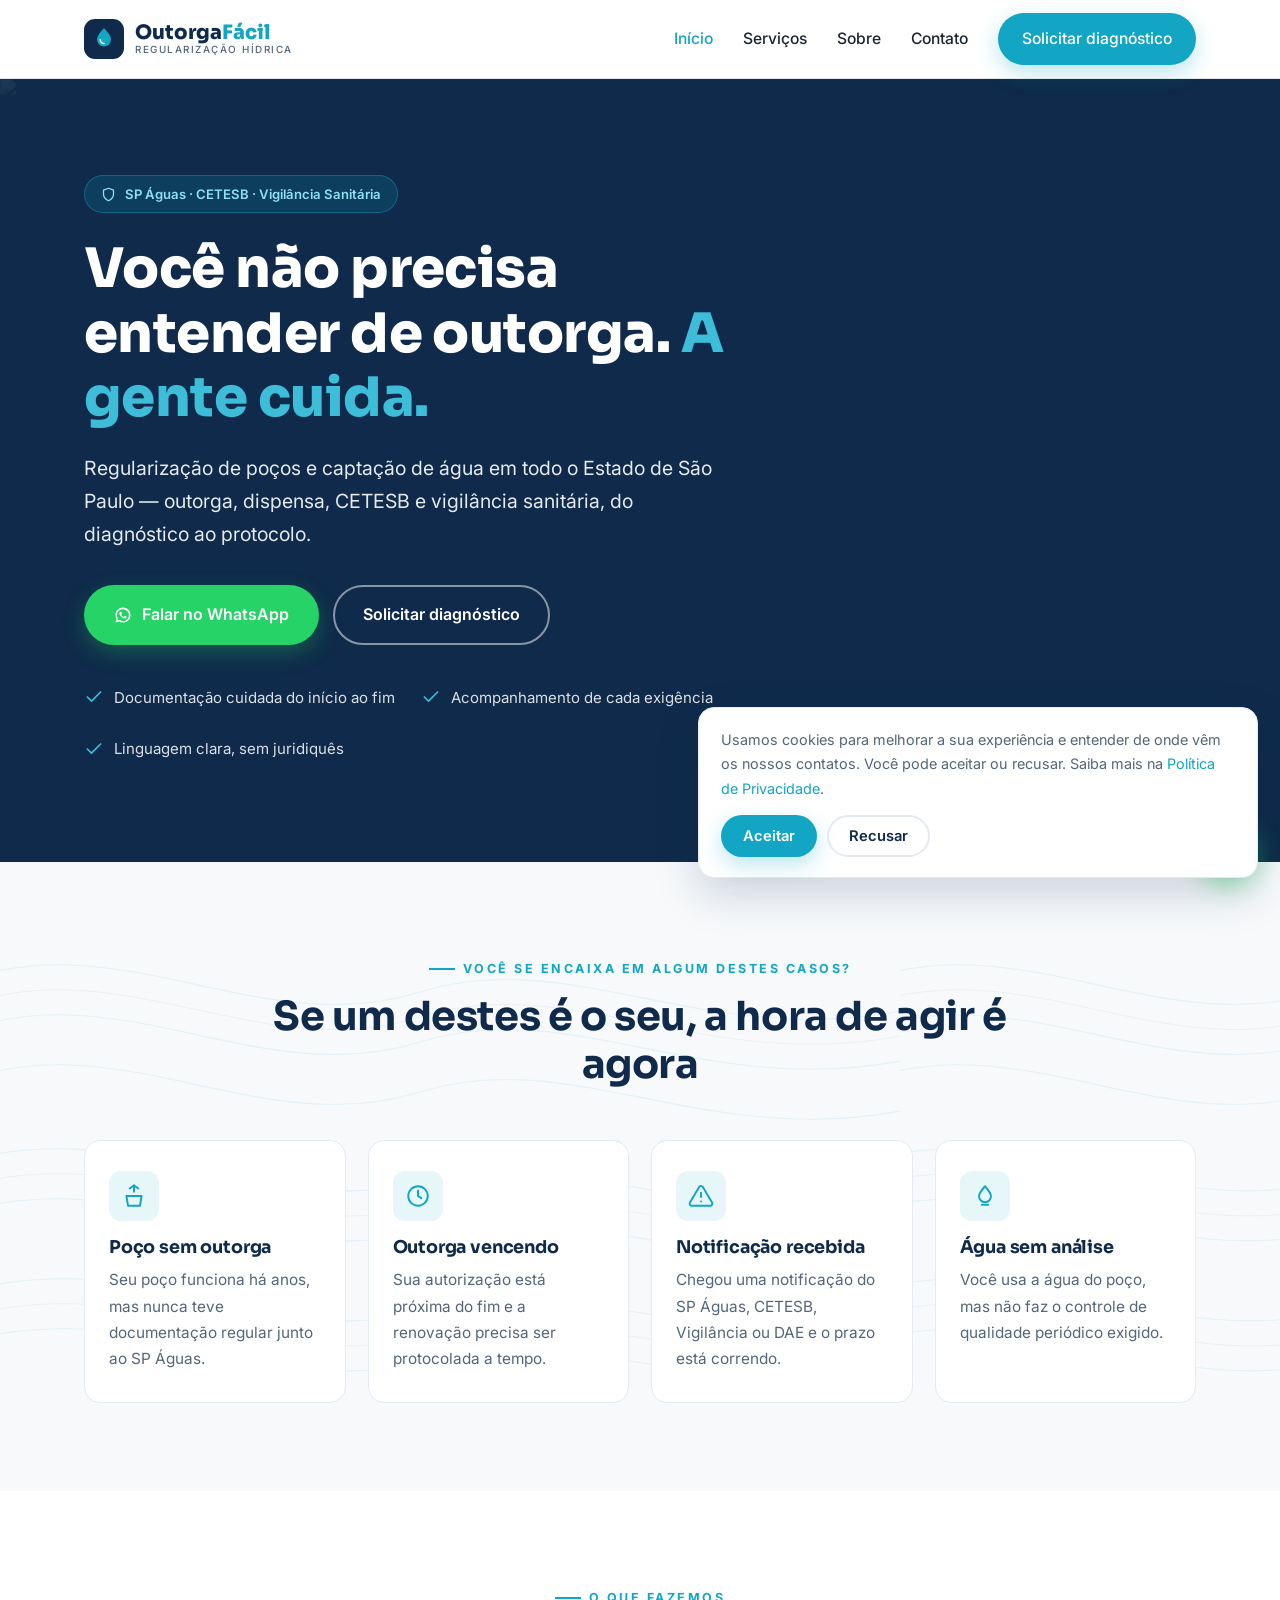
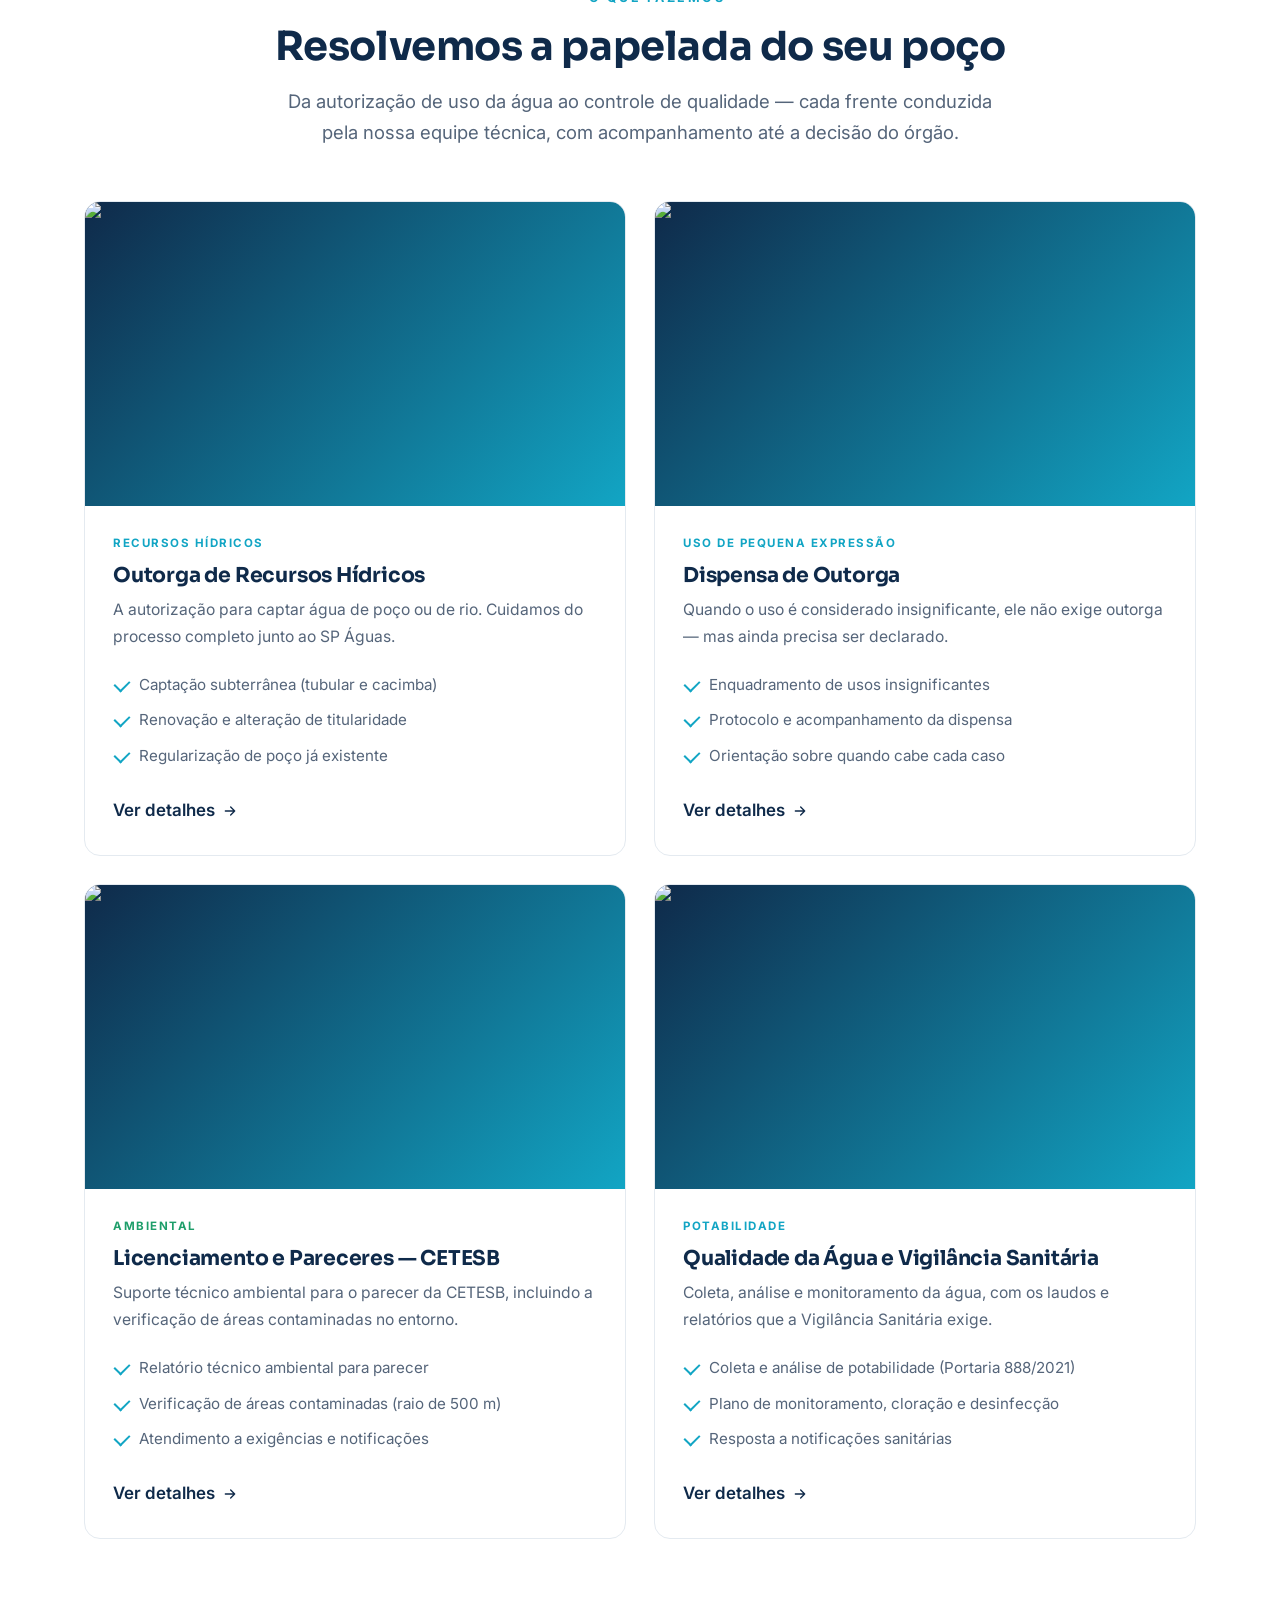
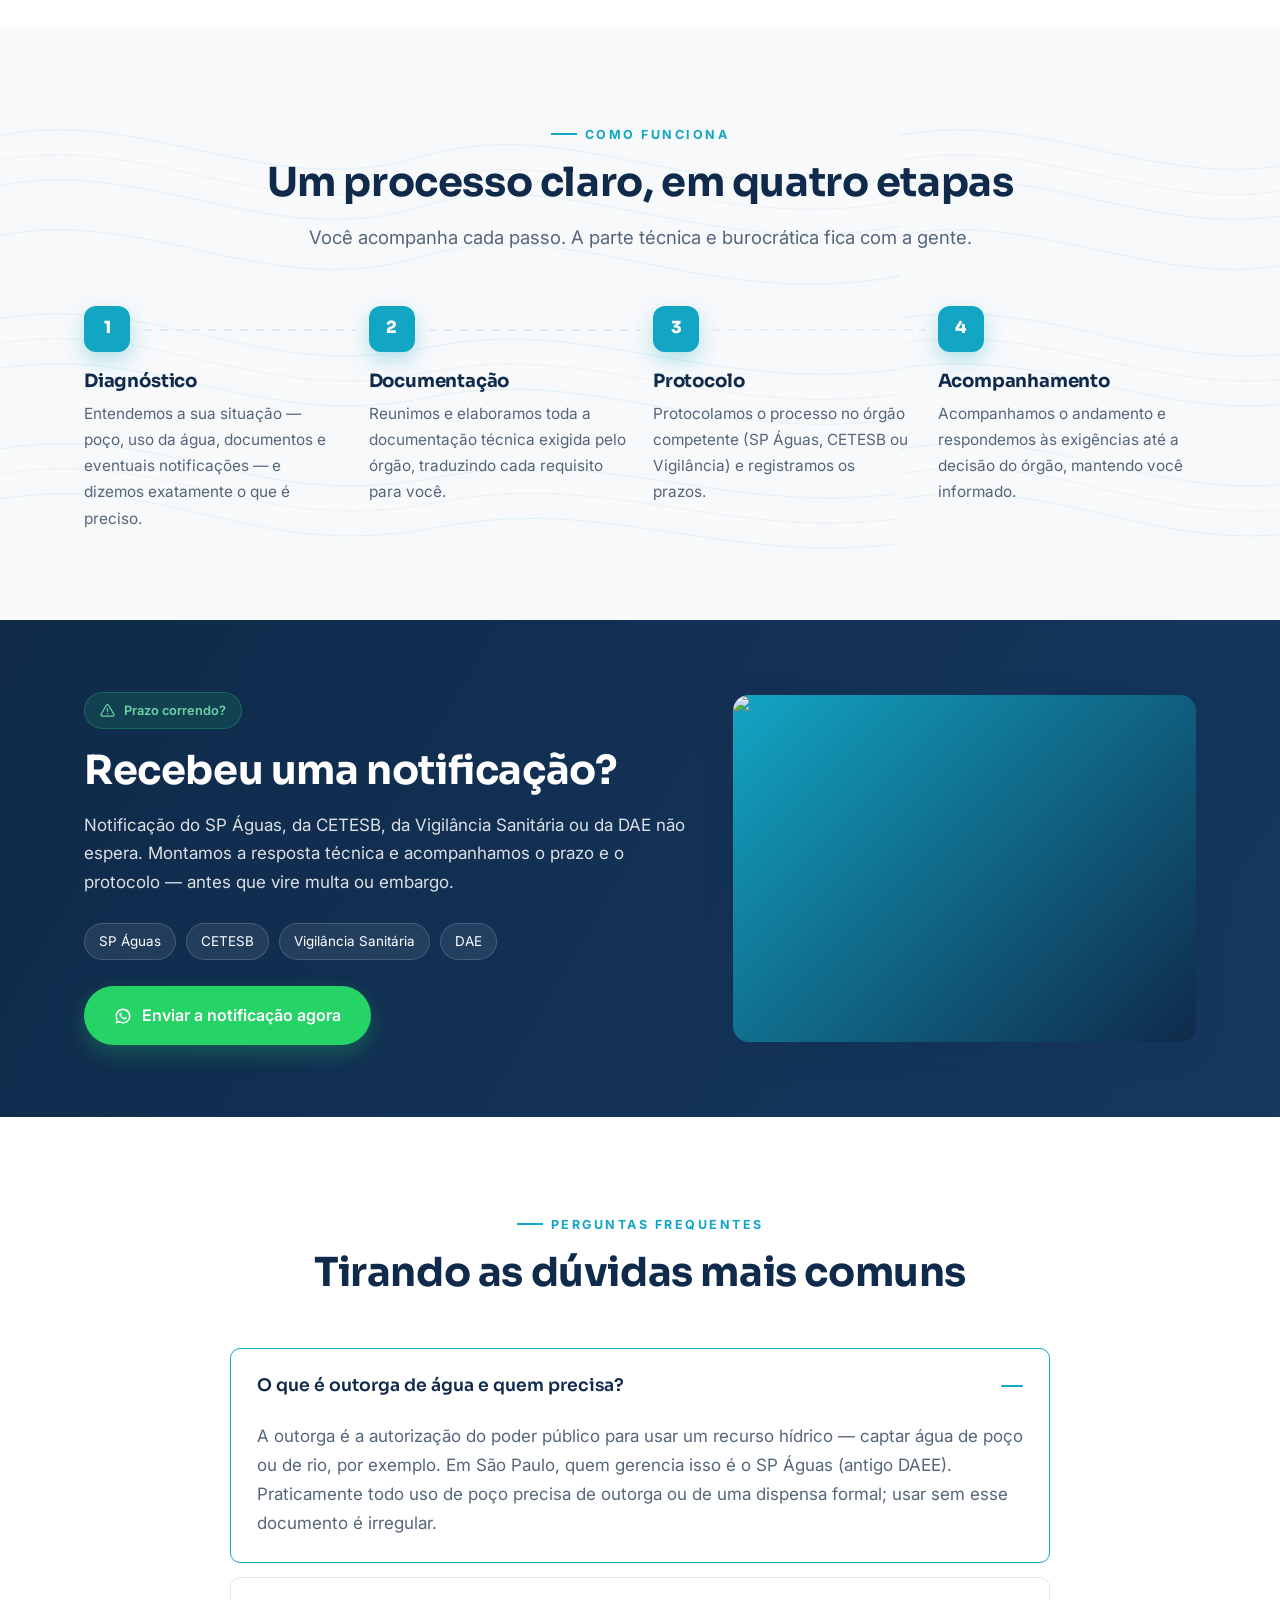
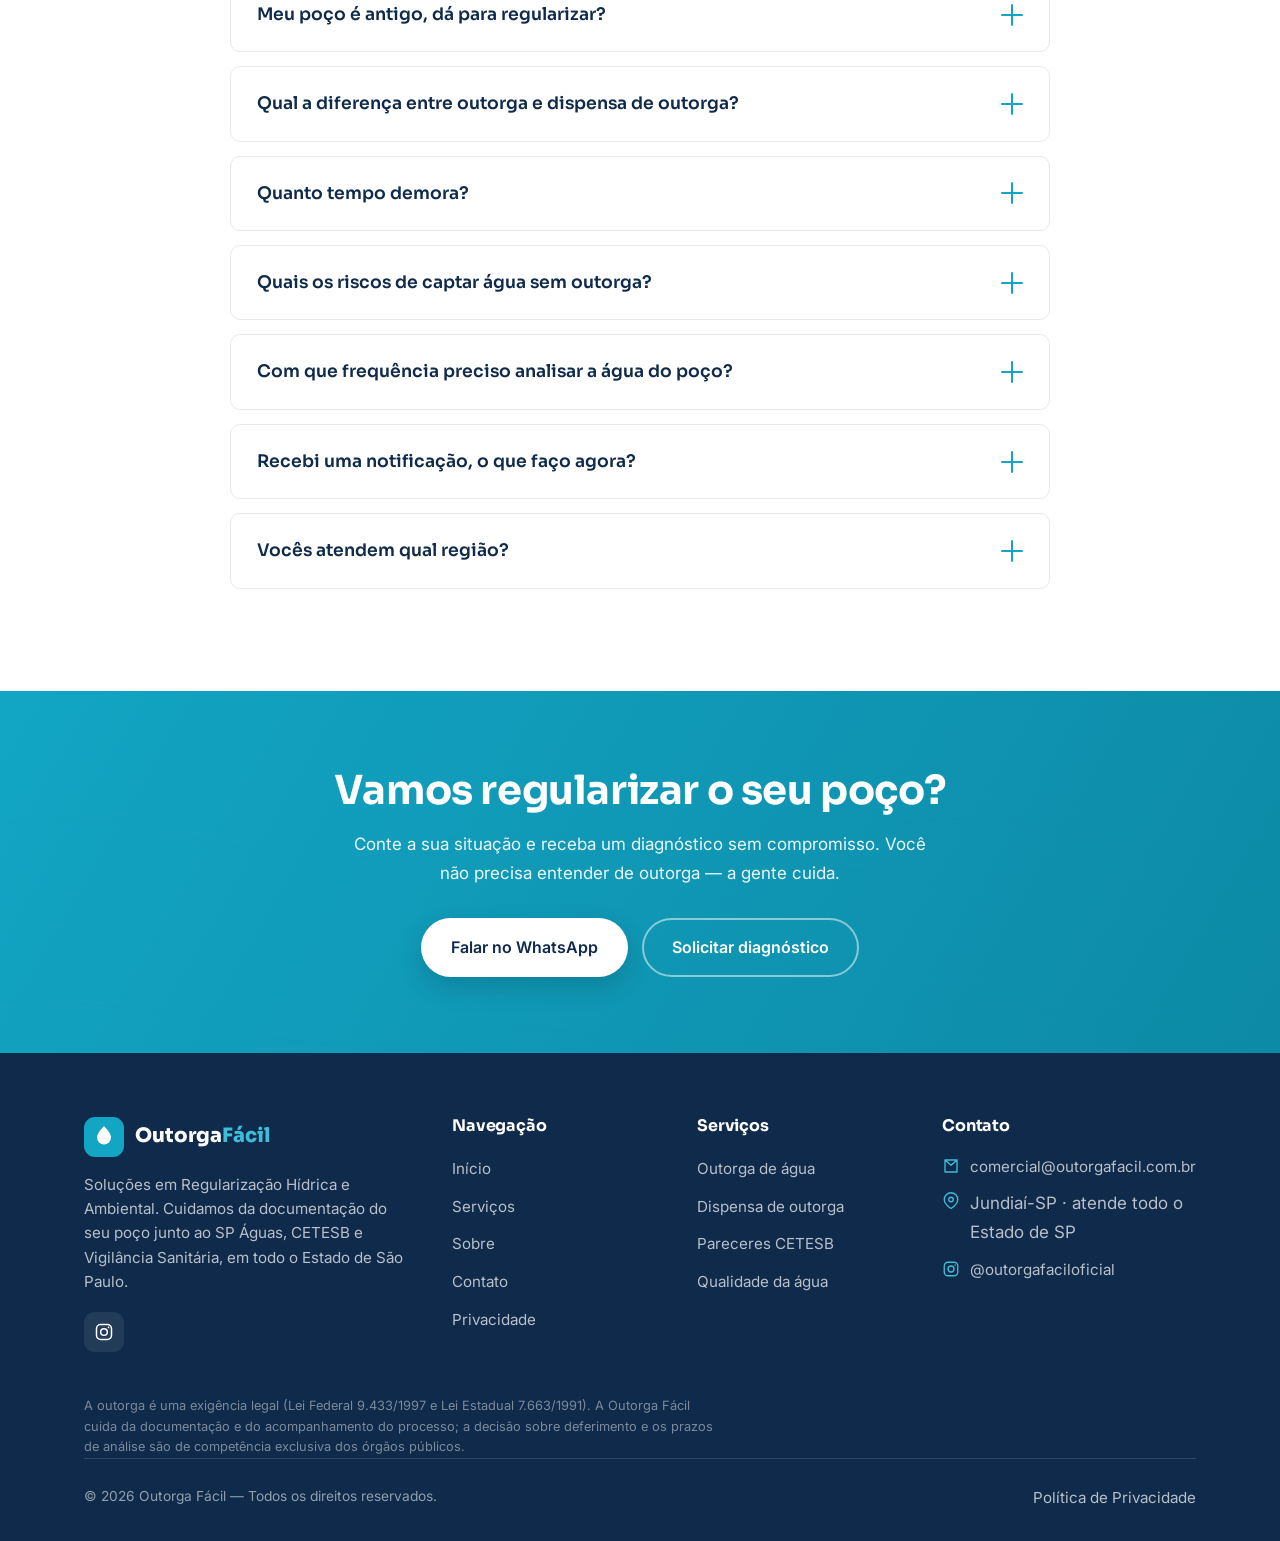
==== index.html @ a42f6172 "Site institucional Outorga Fácil (regularização hídrica e ambiental) Site estático de 5 páginas (ind" ====
<!DOCTYPE html>
<html lang="pt-BR">
<head>
  <meta charset="UTF-8">
  <meta name="viewport" content="width=device-width, initial-scale=1.0">
  <title>Outorga Fácil — Regularização de Poços e Outorga de Água em SP</title>
  <meta name="description" content="Consultoria em regularização hídrica e ambiental: outorga, dispensa de outorga, CETESB e vigilância sanitária. Cuidamos de toda a documentação do seu poço em todo o Estado de São Paulo. Base em Jundiaí-SP.">
  <link rel="canonical" href="https://outorgafacil.com.br/">

  <!-- Open Graph -->
  <meta property="og:type" content="website">
  <meta property="og:locale" content="pt_BR">
  <meta property="og:site_name" content="Outorga Fácil">
  <meta property="og:title" content="Outorga Fácil — Regularização de Poços e Outorga de Água em SP">
  <meta property="og:description" content="Você não precisa entender de outorga. Cuidamos de toda a documentação do seu poço junto ao SP Águas, CETESB e Vigilância Sanitária.">
  <meta property="og:url" content="https://outorgafacil.com.br/">
  <meta property="og:image" content="https://outorgafacil.com.br/img/media/og-image.jpg">
  <meta name="twitter:card" content="summary_large_image">

  <!-- Fontes -->
  <link rel="preconnect" href="https://fonts.googleapis.com">
  <link rel="preconnect" href="https://fonts.gstatic.com" crossorigin>
  <link href="https://fonts.googleapis.com/css2?family=Sora:wght@500;600;700;800&family=Inter:wght@400;500;600&display=swap" rel="stylesheet">

  <link rel="icon" href="img/favicon.svg" type="image/svg+xml">
  <link rel="apple-touch-icon" href="img/apple-touch-icon.png">
  <link rel="stylesheet" href="css/style.css">

  <!-- JSON-LD: LocalBusiness -->
  <script type="application/ld+json">
  {
    "@context": "https://schema.org",
    "@type": "ProfessionalService",
    "name": "Outorga Fácil — Soluções em Regularização Hídrica e Ambiental",
    "description": "Consultoria documental e técnica em regularização de poços e captação de água: outorga, dispensa de outorga, licenciamento e pareceres na CETESB e controle de qualidade da água para a Vigilância Sanitária.",
    "url": "https://outorgafacil.com.br/",
    "email": "comercial@outorgafacil.com.br",
    "image": "https://outorgafacil.com.br/img/media/og-image.jpg",
    "areaServed": { "@type": "State", "name": "São Paulo" },
    "address": { "@type": "PostalAddress", "addressLocality": "Jundiaí", "addressRegion": "SP", "addressCountry": "BR" },
    "sameAs": ["https://www.instagram.com/outorgafaciloficial"],
    "knowsAbout": ["Outorga de recursos hídricos", "Dispensa de outorga", "SP Águas", "CETESB", "Vigilância Sanitária", "Qualidade da água de poço"]
  }
  </script>

  <!-- JSON-LD: FAQ -->
  <script type="application/ld+json">
  {
    "@context": "https://schema.org",
    "@type": "FAQPage",
    "mainEntity": [
      {"@type":"Question","name":"O que é outorga de água e quem precisa?","acceptedAnswer":{"@type":"Answer","text":"A outorga é a autorização do poder público para usar um recurso hídrico — captar água de poço ou de rio, por exemplo. Em São Paulo, quem gerencia isso é o SP Águas (antigo DAEE). Praticamente todo uso de poço precisa de outorga ou de uma dispensa formal; usar sem esse documento é irregular."}},
      {"@type":"Question","name":"Meu poço é antigo, dá para regularizar?","acceptedAnswer":{"@type":"Answer","text":"Sim. Existe caminho para regularizar poços já existentes que nunca tiveram outorga. Fazemos o diagnóstico da situação, reunimos a documentação técnica exigida e protocolamos o pedido de regularização junto ao órgão."}},
      {"@type":"Question","name":"Qual a diferença entre outorga e dispensa de outorga?","acceptedAnswer":{"@type":"Answer","text":"A outorga é a autorização para usos que exigem controle. A dispensa vale para usos de pequena expressão (insignificantes), que não precisam de outorga, mas ainda assim devem ser declarados e protocolados. Analisamos o seu caso e indicamos qual se aplica."}},
      {"@type":"Question","name":"Quanto tempo demora?","acceptedAnswer":{"@type":"Answer","text":"O prazo de análise é do órgão público e varia conforme o tipo de processo e as exigências. Não temos como prometer prazo de aprovação. O que garantimos é agilidade na nossa parte: montar a documentação corretamente e responder rápido às exigências, reduzindo idas e vindas."}},
      {"@type":"Question","name":"Quais os riscos de captar água sem outorga?","acceptedAnswer":{"@type":"Answer","text":"Uso sem outorga pode gerar notificação, multa, embargo da captação e exigência de regularização com prazo. Regularizar antes de ser fiscalizado costuma ser mais simples e barato do que responder a uma autuação."}},
      {"@type":"Question","name":"Com que frequência preciso analisar a água do poço?","acceptedAnswer":{"@type":"Answer","text":"Depende do uso e do enquadramento (por exemplo, solução alternativa de abastecimento). Existe um plano de monitoramento periódico com análises laboratoriais de potabilidade, conforme a Portaria GM/MS nº 888/2021. Montamos esse cronograma para o seu caso."}},
      {"@type":"Question","name":"Recebi uma notificação, o que faço agora?","acceptedAnswer":{"@type":"Answer","text":"Não deixe o prazo vencer. Guarde o documento, anote a data de recebimento e fale com a nossa equipe. Analisamos o que o órgão está pedindo, montamos a resposta técnica e acompanhamos o protocolo dentro do prazo."}},
      {"@type":"Question","name":"Vocês atendem qual região?","acceptedAnswer":{"@type":"Answer","text":"Nossa base de atendimento fica em Jundiaí-SP e atendemos todo o Estado de São Paulo, presencialmente e à distância, conforme a necessidade do processo."}}
    ]
  }
  </script>
</head>
<body>

  <!-- ============ HEADER ============ -->
  <header class="cabecalho">
    <div class="container">
      <a href="index.html" class="logo" aria-label="Outorga Fácil — início">
        <!-- TODO: quando chegar o logotipo vetorizado, troque este bloco por:
             <img src="img/logo.svg" alt="Outorga Fácil"> -->
        <span class="logo-marca">
          <svg class="logo-simbolo" viewBox="0 0 40 40" fill="none" aria-hidden="true">
            <rect width="40" height="40" rx="11" fill="#0F2A4A"/>
            <path d="M20 9c4.2 4.6 7 8.3 7 11.6A7 7 0 0 1 13 20.6C13 17.3 15.8 13.6 20 9Z" fill="#12A5C4"/>
            <path d="M20 24.5a3.7 3.7 0 0 1-3.7-3.7" stroke="#fff" stroke-width="1.6" stroke-linecap="round"/>
          </svg>
          <span class="logo-texto">Outorga<span>Fácil</span><small>Regularização Hídrica</small></span>
        </span>
      </a>
      <button class="menu-toggle" onclick="toggleMenu()" aria-label="Abrir menu">
        <svg viewBox="0 0 24 24" fill="none" stroke="currentColor" stroke-width="2" stroke-linecap="round"><path d="M4 6h16M4 12h16M4 18h16"/></svg>
      </button>
      <nav class="nav">
        <a href="index.html" class="ativo">Início</a>
        <a href="servicos.html">Serviços</a>
        <a href="sobre.html">Sobre</a>
        <a href="contato.html">Contato</a>
        <a href="#" class="btn btn-primario js-wpp" data-msg="Olá! Vim pelo site e gostaria de solicitar um diagnóstico do meu poço.">Solicitar diagnóstico</a>
      </nav>
    </div>
  </header>

  <!-- ============ HERO ============ -->
  <section class="hero">
    <div class="hero-bg">
      <img src="img/media/hero.jpg" alt="Cabeça de poço tubular com hidrômetro e lacre em pátio industrial, ao fim de tarde" loading="eager">
    </div>
    <div class="container">
      <div class="hero-conteudo">
        <span class="selo">
          <svg viewBox="0 0 24 24" fill="none" stroke="currentColor" stroke-width="2" stroke-linecap="round" stroke-linejoin="round"><path d="M12 22s8-4 8-10V5l-8-3-8 3v7c0 6 8 10 8 10Z"/></svg>
          SP Águas · CETESB · Vigilância Sanitária
        </span>
        <h1>Você não precisa entender de outorga. <em>A gente cuida.</em></h1>
        <p class="sub">Regularização de poços e captação de água em todo o Estado de São Paulo — outorga, dispensa, CETESB e vigilância sanitária, do diagnóstico ao protocolo.</p>
        <div class="acoes">
          <a href="#" class="btn btn-wpp js-wpp" data-msg="Olá! Vim pelo site da Outorga Fácil e gostaria de falar sobre a regularização do meu poço.">
            <svg viewBox="0 0 24 24" fill="currentColor" aria-hidden="true"><path d="M12.04 2c-5.5 0-9.96 4.46-9.96 9.96 0 1.76.46 3.48 1.34 5L2 22l5.2-1.36c1.46.8 3.1 1.22 4.84 1.22 5.5 0 9.96-4.46 9.96-9.96S17.54 2 12.04 2Zm0 18.02c-1.54 0-3.05-.42-4.36-1.2l-.31-.19-3.09.81.82-3.01-.2-.31a8 8 0 1 1 7.14 4.1Zm4.4-5.99c-.24-.12-1.43-.7-1.65-.78-.22-.08-.38-.12-.54.12-.16.24-.62.78-.76.94-.14.16-.28.18-.52.06-.24-.12-1.02-.38-1.94-1.2-.72-.64-1.2-1.43-1.34-1.67-.14-.24-.02-.37.1-.49.11-.11.24-.28.36-.42.12-.14.16-.24.24-.4.08-.16.04-.3-.02-.42-.06-.12-.54-1.3-.74-1.78-.2-.48-.4-.41-.54-.42h-.46c-.16 0-.42.06-.64.3-.22.24-.84.82-.84 2 0 1.18.86 2.32.98 2.48.12.16 1.69 2.58 4.1 3.62.57.25 1.02.4 1.37.51.57.18 1.1.16 1.51.1.46-.07 1.43-.58 1.63-1.15.2-.57.2-1.06.14-1.15-.06-.1-.22-.16-.46-.28Z"/></svg>
            Falar no WhatsApp
          </a>
          <a href="contato.html" class="btn btn-vazado">Solicitar diagnóstico</a>
        </div>
        <div class="hero-confianca">
          <div class="item"><svg viewBox="0 0 24 24" fill="none" stroke="currentColor" stroke-width="2" stroke-linecap="round" stroke-linejoin="round"><path d="M20 6 9 17l-5-5"/></svg> Documentação cuidada do início ao fim</div>
          <div class="item"><svg viewBox="0 0 24 24" fill="none" stroke="currentColor" stroke-width="2" stroke-linecap="round" stroke-linejoin="round"><path d="M20 6 9 17l-5-5"/></svg> Acompanhamento de cada exigência</div>
          <div class="item"><svg viewBox="0 0 24 24" fill="none" stroke="currentColor" stroke-width="2" stroke-linecap="round" stroke-linejoin="round"><path d="M20 6 9 17l-5-5"/></svg> Linguagem clara, sem juridiquês</div>
        </div>
      </div>
    </div>
  </section>

  <!-- ============ FAIXA DE CASOS ============ -->
  <section class="secao casos">
    <div class="isolinhas"></div>
    <div class="container">
      <div class="titulo-centro">
        <span class="kicker">Você se encaixa em algum destes casos?</span>
        <h2>Se um destes é o seu, a hora de agir é agora</h2>
      </div>
      <div class="casos-grid">
        <div class="caso">
          <div class="ic"><svg viewBox="0 0 24 24" fill="none" stroke="currentColor" stroke-width="1.8" stroke-linecap="round" stroke-linejoin="round"><path d="M12 2v6M8 5l4-3 4 3"/><path d="M5 12h14l-1.5 9h-11L5 12Z"/></svg></div>
          <h3>Poço sem outorga</h3>
          <p>Seu poço funciona há anos, mas nunca teve documentação regular junto ao SP Águas.</p>
        </div>
        <div class="caso">
          <div class="ic"><svg viewBox="0 0 24 24" fill="none" stroke="currentColor" stroke-width="1.8" stroke-linecap="round" stroke-linejoin="round"><circle cx="12" cy="12" r="9"/><path d="M12 7v5l3 2"/></svg></div>
          <h3>Outorga vencendo</h3>
          <p>Sua autorização está próxima do fim e a renovação precisa ser protocolada a tempo.</p>
        </div>
        <div class="caso">
          <div class="ic"><svg viewBox="0 0 24 24" fill="none" stroke="currentColor" stroke-width="1.8" stroke-linecap="round" stroke-linejoin="round"><path d="M12 9v4M12 17h.01"/><path d="M10.3 3.6 1.8 18a2 2 0 0 0 1.7 3h17a2 2 0 0 0 1.7-3L13.7 3.6a2 2 0 0 0-3.4 0Z"/></svg></div>
          <h3>Notificação recebida</h3>
          <p>Chegou uma notificação do SP Águas, CETESB, Vigilância ou DAE e o prazo está correndo.</p>
        </div>
        <div class="caso">
          <div class="ic"><svg viewBox="0 0 24 24" fill="none" stroke="currentColor" stroke-width="1.8" stroke-linecap="round" stroke-linejoin="round"><path d="M12 3c3.5 4 5.5 6.8 5.5 9.3A5.5 5.5 0 0 1 6.5 12.3C6.5 9.8 8.5 7 12 3Z"/><path d="M9 20h6"/></svg></div>
          <h3>Água sem análise</h3>
          <p>Você usa a água do poço, mas não faz o controle de qualidade periódico exigido.</p>
        </div>
      </div>
    </div>
  </section>

  <!-- ============ CARDS DE SERVIÇO ============ -->
  <section class="secao">
    <div class="container">
      <div class="titulo-centro">
        <span class="kicker">O que fazemos</span>
        <h2>Resolvemos a papelada do seu poço</h2>
        <p class="lead">Da autorização de uso da água ao controle de qualidade — cada frente conduzida pela nossa equipe técnica, com acompanhamento até a decisão do órgão.</p>
      </div>
      <div class="grid-serv">

        <article class="serv-card">
          <a class="foto" href="servicos.html#outorga" aria-label="Outorga de Recursos Hídricos"><img src="img/media/servico-outorga.jpg" alt="Mesa técnica com planta topográfica e perfil construtivo de poço" loading="lazy"></a>
          <div class="corpo">
            <span class="tag">Recursos hídricos</span>
            <h3>Outorga de Recursos Hídricos</h3>
            <p>A autorização para captar água de poço ou de rio. Cuidamos do processo completo junto ao SP Águas.</p>
            <ul>
              <li>Captação subterrânea (tubular e cacimba)</li>
              <li>Renovação e alteração de titularidade</li>
              <li>Regularização de poço já existente</li>
            </ul>
            <a class="link" href="servicos.html#outorga">Ver detalhes <svg viewBox="0 0 24 24" fill="none" stroke="currentColor" stroke-width="2" stroke-linecap="round" stroke-linejoin="round"><path d="M5 12h14M13 6l6 6-6 6"/></svg></a>
          </div>
        </article>

        <article class="serv-card">
          <a class="foto" href="servicos.html#dispensa" aria-label="Dispensa de Outorga"><img src="img/media/servico-dispensa.jpg" alt="Pequena captação rural com caixa d'água e tubulação" loading="lazy"></a>
          <div class="corpo">
            <span class="tag">Uso de pequena expressão</span>
            <h3>Dispensa de Outorga</h3>
            <p>Quando o uso é considerado insignificante, ele não exige outorga — mas ainda precisa ser declarado.</p>
            <ul>
              <li>Enquadramento de usos insignificantes</li>
              <li>Protocolo e acompanhamento da dispensa</li>
              <li>Orientação sobre quando cabe cada caso</li>
            </ul>
            <a class="link" href="servicos.html#dispensa">Ver detalhes <svg viewBox="0 0 24 24" fill="none" stroke="currentColor" stroke-width="2" stroke-linecap="round" stroke-linejoin="round"><path d="M5 12h14M13 6l6 6-6 6"/></svg></a>
          </div>
        </article>

        <article class="serv-card">
          <a class="foto" href="servicos.html#cetesb" aria-label="Licenciamento e Pareceres CETESB"><img src="img/media/servico-cetesb.jpg" alt="Mapa topográfico com raio de análise, lupa e marcadores" loading="lazy"></a>
          <div class="corpo">
            <span class="tag verde">Ambiental</span>
            <h3>Licenciamento e Pareceres — CETESB</h3>
            <p>Suporte técnico ambiental para o parecer da CETESB, incluindo a verificação de áreas contaminadas no entorno.</p>
            <ul>
              <li>Relatório técnico ambiental para parecer</li>
              <li>Verificação de áreas contaminadas (raio de 500 m)</li>
              <li>Atendimento a exigências e notificações</li>
            </ul>
            <a class="link" href="servicos.html#cetesb">Ver detalhes <svg viewBox="0 0 24 24" fill="none" stroke="currentColor" stroke-width="2" stroke-linecap="round" stroke-linejoin="round"><path d="M5 12h14M13 6l6 6-6 6"/></svg></a>
          </div>
        </article>

        <article class="serv-card">
          <a class="foto" href="servicos.html#qualidade" aria-label="Qualidade da Água e Vigilância Sanitária"><img src="img/media/servico-qualidade.jpg" alt="Coleta de amostra de água em frasco estéril na boca do poço" loading="lazy"></a>
          <div class="corpo">
            <span class="tag">Potabilidade</span>
            <h3>Qualidade da Água e Vigilância Sanitária</h3>
            <p>Coleta, análise e monitoramento da água, com os laudos e relatórios que a Vigilância Sanitária exige.</p>
            <ul>
              <li>Coleta e análise de potabilidade (Portaria 888/2021)</li>
              <li>Plano de monitoramento, cloração e desinfecção</li>
              <li>Resposta a notificações sanitárias</li>
            </ul>
            <a class="link" href="servicos.html#qualidade">Ver detalhes <svg viewBox="0 0 24 24" fill="none" stroke="currentColor" stroke-width="2" stroke-linecap="round" stroke-linejoin="round"><path d="M5 12h14M13 6l6 6-6 6"/></svg></a>
          </div>
        </article>

      </div>
    </div>
  </section>

  <!-- ============ COMO FUNCIONA ============ -->
  <section class="secao secao-suave">
    <div class="isolinhas"></div>
    <div class="container">
      <div class="titulo-centro">
        <span class="kicker">Como funciona</span>
        <h2>Um processo claro, em quatro etapas</h2>
        <p class="lead">Você acompanha cada passo. A parte técnica e burocrática fica com a gente.</p>
      </div>
      <div class="passos">
        <div class="passo">
          <div class="num">1</div>
          <h3>Diagnóstico</h3>
          <p>Entendemos a sua situação — poço, uso da água, documentos e eventuais notificações — e dizemos exatamente o que é preciso.</p>
        </div>
        <div class="passo">
          <div class="num">2</div>
          <h3>Documentação</h3>
          <p>Reunimos e elaboramos toda a documentação técnica exigida pelo órgão, traduzindo cada requisito para você.</p>
        </div>
        <div class="passo">
          <div class="num">3</div>
          <h3>Protocolo</h3>
          <p>Protocolamos o processo no órgão competente (SP Águas, CETESB ou Vigilância) e registramos os prazos.</p>
        </div>
        <div class="passo">
          <div class="num">4</div>
          <h3>Acompanhamento</h3>
          <p>Acompanhamos o andamento e respondemos às exigências até a decisão do órgão, mantendo você informado.</p>
        </div>
      </div>
    </div>
  </section>

  <!-- ============ FAIXA NOTIFICAÇÃO (urgência) ============ -->
  <section class="faixa-notif">
    <div class="container">
      <div>
        <span class="selo-urg">
          <svg viewBox="0 0 24 24" fill="none" stroke="currentColor" stroke-width="2" stroke-linecap="round" stroke-linejoin="round"><path d="M12 9v4M12 17h.01"/><path d="M10.3 3.6 1.8 18a2 2 0 0 0 1.7 3h17a2 2 0 0 0 1.7-3L13.7 3.6a2 2 0 0 0-3.4 0Z"/></svg>
          Prazo correndo?
        </span>
        <h2>Recebeu uma notificação?</h2>
        <p>Notificação do SP Águas, da CETESB, da Vigilância Sanitária ou da DAE não espera. Montamos a resposta técnica e acompanhamos o prazo e o protocolo — antes que vire multa ou embargo.</p>
        <div class="orgs">
          <span>SP Águas</span><span>CETESB</span><span>Vigilância Sanitária</span><span>DAE</span>
        </div>
        <div class="acoes" style="margin-top:26px;">
          <a href="#" class="btn btn-wpp js-wpp" data-msg="Olá! Recebi uma notificação e preciso de ajuda com o prazo. Podem me orientar?">
            <svg viewBox="0 0 24 24" fill="currentColor" aria-hidden="true"><path d="M12.04 2c-5.5 0-9.96 4.46-9.96 9.96 0 1.76.46 3.48 1.34 5L2 22l5.2-1.36c1.46.8 3.1 1.22 4.84 1.22 5.5 0 9.96-4.46 9.96-9.96S17.54 2 12.04 2Zm0 18.02c-1.54 0-3.05-.42-4.36-1.2l-.31-.19-3.09.81.82-3.01-.2-.31a8 8 0 1 1 7.14 4.1Zm4.4-5.99c-.24-.12-1.43-.7-1.65-.78-.22-.08-.38-.12-.54.12-.16.24-.62.78-.76.94-.14.16-.28.18-.52.06-.24-.12-1.02-.38-1.94-1.2-.72-.64-1.2-1.43-1.34-1.67-.14-.24-.02-.37.1-.49.11-.11.24-.28.36-.42.12-.14.16-.24.24-.4.08-.16.04-.3-.02-.42-.06-.12-.54-1.3-.74-1.78-.2-.48-.4-.41-.54-.42h-.46c-.16 0-.42.06-.64.3-.22.24-.84.82-.84 2 0 1.18.86 2.32.98 2.48.12.16 1.69 2.58 4.1 3.62.57.25 1.02.4 1.37.51.57.18 1.1.16 1.51.1.46-.07 1.43-.58 1.63-1.15.2-.57.2-1.06.14-1.15-.06-.1-.22-.16-.46-.28Z"/></svg>
            Enviar a notificação agora
          </a>
        </div>
      </div>
      <div class="foto-notif">
        <img src="img/media/notificacao.jpg" alt="Documento oficial sobre a mesa com carimbo e prazo" loading="lazy">
      </div>
    </div>
  </section>

  <!-- ============ FAQ ============ -->
  <section class="secao">
    <div class="container">
      <div class="titulo-centro">
        <span class="kicker">Perguntas frequentes</span>
        <h2>Tirando as dúvidas mais comuns</h2>
      </div>
      <div class="faq">
        <details class="faq-item" open>
          <summary>O que é outorga de água e quem precisa? <span class="mais"></span></summary>
          <div class="resposta">A outorga é a autorização do poder público para usar um recurso hídrico — captar água de poço ou de rio, por exemplo. Em São Paulo, quem gerencia isso é o SP Águas (antigo DAEE). Praticamente todo uso de poço precisa de outorga ou de uma dispensa formal; usar sem esse documento é irregular.</div>
        </details>
        <details class="faq-item">
          <summary>Meu poço é antigo, dá para regularizar? <span class="mais"></span></summary>
          <div class="resposta">Sim. Existe caminho para regularizar poços já existentes que nunca tiveram outorga. Fazemos o diagnóstico da situação, reunimos a documentação técnica exigida e protocolamos o pedido de regularização junto ao órgão.</div>
        </details>
        <details class="faq-item">
          <summary>Qual a diferença entre outorga e dispensa de outorga? <span class="mais"></span></summary>
          <div class="resposta">A outorga é a autorização para usos que exigem controle. A dispensa vale para usos de pequena expressão (insignificantes), que não precisam de outorga, mas ainda assim devem ser declarados e protocolados. Analisamos o seu caso e indicamos qual se aplica.</div>
        </details>
        <details class="faq-item">
          <summary>Quanto tempo demora? <span class="mais"></span></summary>
          <div class="resposta">O prazo de análise é do órgão público e varia conforme o tipo de processo e as exigências. Não temos como prometer prazo de aprovação. O que garantimos é agilidade na nossa parte: montar a documentação corretamente e responder rápido às exigências, reduzindo idas e vindas.</div>
        </details>
        <details class="faq-item">
          <summary>Quais os riscos de captar água sem outorga? <span class="mais"></span></summary>
          <div class="resposta">Uso sem outorga pode gerar notificação, multa, embargo da captação e exigência de regularização com prazo. Regularizar antes de ser fiscalizado costuma ser mais simples e barato do que responder a uma autuação.</div>
        </details>
        <details class="faq-item">
          <summary>Com que frequência preciso analisar a água do poço? <span class="mais"></span></summary>
          <div class="resposta">Depende do uso e do enquadramento (por exemplo, solução alternativa de abastecimento). Existe um plano de monitoramento periódico com análises laboratoriais de potabilidade, conforme a Portaria GM/MS nº 888/2021. Montamos esse cronograma para o seu caso.</div>
        </details>
        <details class="faq-item">
          <summary>Recebi uma notificação, o que faço agora? <span class="mais"></span></summary>
          <div class="resposta">Não deixe o prazo vencer. Guarde o documento, anote a data de recebimento e fale com a nossa equipe. Analisamos o que o órgão está pedindo, montamos a resposta técnica e acompanhamos o protocolo dentro do prazo.</div>
        </details>
        <details class="faq-item">
          <summary>Vocês atendem qual região? <span class="mais"></span></summary>
          <div class="resposta">Nossa base de atendimento fica em Jundiaí-SP e atendemos todo o Estado de São Paulo, presencialmente e à distância, conforme a necessidade do processo.</div>
        </details>
      </div>
    </div>
  </section>

  <!-- ============ FAIXA CTA FINAL ============ -->
  <section class="faixa-cta">
    <div class="isolinhas"></div>
    <div class="container">
      <h2>Vamos regularizar o seu poço?</h2>
      <p>Conte a sua situação e receba um diagnóstico sem compromisso. Você não precisa entender de outorga — a gente cuida.</p>
      <div class="acoes">
        <a href="#" class="btn btn-primario js-wpp" data-msg="Olá! Gostaria de um diagnóstico sobre a regularização do meu poço.">Falar no WhatsApp</a>
        <a href="contato.html" class="btn btn-vazado">Solicitar diagnóstico</a>
      </div>
    </div>
  </section>

  <!-- ============ FOOTER ============ -->
  <footer class="rodape">
    <div class="container">
      <div class="rodape-grid">
        <div>
          <div class="logo-rodape">
            <svg class="logo-simbolo" viewBox="0 0 40 40" fill="none" aria-hidden="true">
              <rect width="40" height="40" rx="11" fill="#12A5C4"/>
              <path d="M20 9c4.2 4.6 7 8.3 7 11.6A7 7 0 0 1 13 20.6C13 17.3 15.8 13.6 20 9Z" fill="#fff"/>
            </svg>
            <span class="logo-texto" style="color:#fff;">Outorga<span style="color:#3dbdd8;">Fácil</span></span>
          </div>
          <p class="desc">Soluções em Regularização Hídrica e Ambiental. Cuidamos da documentação do seu poço junto ao SP Águas, CETESB e Vigilância Sanitária, em todo o Estado de São Paulo.</p>
          <div class="rodape-social">
            <a href="https://www.instagram.com/outorgafaciloficial" target="_blank" rel="noopener" aria-label="Instagram">
              <svg viewBox="0 0 24 24" fill="none" stroke="currentColor" stroke-width="1.8"><rect x="3" y="3" width="18" height="18" rx="5"/><circle cx="12" cy="12" r="4"/><circle cx="17.5" cy="6.5" r="1" fill="currentColor" stroke="none"/></svg>
            </a>
          </div>
        </div>
        <div>
          <h4>Navegação</h4>
          <ul>
            <li><a href="index.html">Início</a></li>
            <li><a href="servicos.html">Serviços</a></li>
            <li><a href="sobre.html">Sobre</a></li>
            <li><a href="contato.html">Contato</a></li>
            <li><a href="privacidade.html">Privacidade</a></li>
          </ul>
        </div>
        <div>
          <h4>Serviços</h4>
          <ul>
            <li><a href="servicos.html#outorga">Outorga de água</a></li>
            <li><a href="servicos.html#dispensa">Dispensa de outorga</a></li>
            <li><a href="servicos.html#cetesb">Pareceres CETESB</a></li>
            <li><a href="servicos.html#qualidade">Qualidade da água</a></li>
          </ul>
        </div>
        <div>
          <h4>Contato</h4>
          <div class="contato-rodape">
            <div class="l"><svg viewBox="0 0 24 24" fill="none" stroke="currentColor" stroke-width="1.8" stroke-linecap="round" stroke-linejoin="round"><path d="M4 4h16v16H4zM4 4l8 7 8-7"/></svg> <a href="mailto:comercial@outorgafacil.com.br">comercial@outorgafacil.com.br</a></div>
            <div class="l"><svg viewBox="0 0 24 24" fill="none" stroke="currentColor" stroke-width="1.8" stroke-linecap="round" stroke-linejoin="round"><path d="M21 10c0 6-9 12-9 12S3 16 3 10a9 9 0 0 1 18 0Z"/><circle cx="12" cy="10" r="3"/></svg> Jundiaí-SP · atende todo o Estado de SP</div>
            <div class="l"><svg viewBox="0 0 24 24" fill="none" stroke="currentColor" stroke-width="1.8"><rect x="3" y="3" width="18" height="18" rx="5"/><circle cx="12" cy="12" r="4"/><circle cx="17.5" cy="6.5" r="1" fill="currentColor" stroke="none"/></svg> <a href="https://www.instagram.com/outorgafaciloficial" target="_blank" rel="noopener">@outorgafaciloficial</a></div>
          </div>
        </div>
      </div>
      <p class="aviso">A outorga é uma exigência legal (Lei Federal 9.433/1997 e Lei Estadual 7.663/1991). A Outorga Fácil cuida da documentação e do acompanhamento do processo; a decisão sobre deferimento e os prazos de análise são de competência exclusiva dos órgãos públicos.</p>
      <div class="rodape-base">
        <span>© <span class="js-ano">2026</span> Outorga Fácil — Todos os direitos reservados.</span>
        <span><a href="privacidade.html">Política de Privacidade</a></span>
      </div>
    </div>
  </footer>

  <a href="#" class="wpp-flut js-wpp" data-msg="Olá! Vim pelo site da Outorga Fácil." aria-label="Falar no WhatsApp">
    <svg viewBox="0 0 24 24" fill="currentColor" aria-hidden="true"><path d="M12.04 2c-5.5 0-9.96 4.46-9.96 9.96 0 1.76.46 3.48 1.34 5L2 22l5.2-1.36c1.46.8 3.1 1.22 4.84 1.22 5.5 0 9.96-4.46 9.96-9.96S17.54 2 12.04 2Zm0 18.02c-1.54 0-3.05-.42-4.36-1.2l-.31-.19-3.09.81.82-3.01-.2-.31a8 8 0 1 1 7.14 4.1Zm4.4-5.99c-.24-.12-1.43-.7-1.65-.78-.22-.08-.38-.12-.54.12-.16.24-.62.78-.76.94-.14.16-.28.18-.52.06-.24-.12-1.02-.38-1.94-1.2-.72-.64-1.2-1.43-1.34-1.67-.14-.24-.02-.37.1-.49.11-.11.24-.28.36-.42.12-.14.16-.24.24-.4.08-.16.04-.3-.02-.42-.06-.12-.54-1.3-.74-1.78-.2-.48-.4-.41-.54-.42h-.46c-.16 0-.42.06-.64.3-.22.24-.84.82-.84 2 0 1.18.86 2.32.98 2.48.12.16 1.69 2.58 4.1 3.62.57.25 1.02.4 1.37.51.57.18 1.1.16 1.51.1.46-.07 1.43-.58 1.63-1.15.2-.57.2-1.06.14-1.15-.06-.1-.22-.16-.46-.28Z"/></svg>
  </a>

  <!-- ============ BANNER COOKIES (LGPD) ============ -->
  <div class="cookie-banner" id="cookie-banner">
    <p>Usamos cookies para melhorar a sua experiência e entender de onde vêm os nossos contatos. Você pode aceitar ou recusar. Saiba mais na <a href="privacidade.html">Política de Privacidade</a>.</p>
    <div class="acoes">
      <button class="btn btn-primario" id="cookie-aceitar">Aceitar</button>
      <button class="btn btn-vazado-navy" id="cookie-recusar">Recusar</button>
    </div>
  </div>

  <script src="js/script.js"></script>
</body>
</html>
---- css/style.css ----
/* =====================================================================
   OUTORGA FÁCIL — Soluções em Regularização Hídrica e Ambiental
   Site institucional estático. Consultoria documental e técnica.

   Paleta ajustada ao briefing (ajustar ao logo quando chegar):
     navy #0F2A4A · ciano/água #12A5C4 · verde ambiental #1E9E6A
     off-white #F7F9FB · grafite #1B2430
   Tipografia: Sora (display) + Inter (texto).
   Assinatura: linhas de curva de nível (isolinhas) discretas nas faixas.
   ===================================================================== */

:root {
  /* --- Institucional --- */
  --navy:        #0F2A4A;   /* cor institucional — header, títulos, footer */
  --navy-2:      #16385f;   /* navy de apoio para gradientes */
  --agua:        #12A5C4;   /* ciano/turquesa — água, destaque, CTAs */
  --agua-clara:  #3dbdd8;   /* hover da água */
  --verde:       #1E9E6A;   /* verde discreto — só no eixo ambiental */

  /* --- Neutros --- */
  --texto:       #1B2430;   /* grafite */
  --texto-suave: #55657a;
  --fundo:       #FFFFFF;
  --off-white:   #F7F9FB;
  --borda:       #E4EAF0;
  --branco:      #FFFFFF;

  --radius: 16px;
  --radius-sm: 10px;
  --container: 1160px;
  --sombra-sutil: 0 1px 2px rgba(15,42,74,.04), 0 8px 24px rgba(15,42,74,.06);
  --sombra-card:  0 10px 34px rgba(15,42,74,.10);

  --display: "Sora", -apple-system, BlinkMacSystemFont, "Segoe UI", sans-serif;
  --texto-fonte: "Inter", -apple-system, BlinkMacSystemFont, "Segoe UI", Roboto, sans-serif;
}

* { margin: 0; padding: 0; box-sizing: border-box; }
html { scroll-behavior: smooth; }

body {
  font-family: var(--texto-fonte);
  color: var(--texto);
  background: var(--fundo);
  line-height: 1.7;
  font-size: 17px;
  -webkit-font-smoothing: antialiased;
}

img { max-width: 100%; display: block; }
/* Esconde o texto do alt quando a imagem (sobre gradiente de fallback) ainda
   não foi baixada — mantém o alt no DOM para leitores de tela e SEO. */
.hero-bg img, .serv-card .foto img, .serv-bloco-img img, .sobre-img img, .foto-notif img { color: transparent; font-size: 0; }
a { color: var(--agua); text-decoration: none; }

.container { max-width: var(--container); margin: 0 auto; padding: 0 24px; }

/* ---------- Tipografia ---------- */
h1, h2, h3, h4 { font-family: var(--display); color: var(--navy); line-height: 1.18; font-weight: 700; letter-spacing: -.01em; }
h1 { font-size: clamp(2.1rem, 5vw, 3.4rem); font-weight: 800; }
h2 { font-size: clamp(1.7rem, 3.6vw, 2.5rem); margin-bottom: 16px; }
h3 { font-size: 1.28rem; margin-bottom: 10px; }
h4 { font-size: 1.05rem; }
p  { color: var(--texto); }
.lead { font-size: 1.16rem; color: var(--texto-suave); max-width: 720px; }

.secao { padding: 88px 0; position: relative; }
.secao-suave { background: var(--off-white); }
.secao-navy { background: var(--navy); color: rgba(255,255,255,.9); }
.secao-navy h2 { color: #fff; }

.titulo-centro { text-align: center; margin: 0 auto 52px; max-width: 760px; }
.titulo-centro .lead { margin: 14px auto 0; }
.kicker {
  display: inline-flex; align-items: center; gap: 8px;
  font-family: var(--texto-fonte); font-size: .78rem; font-weight: 700; letter-spacing: 2.5px;
  text-transform: uppercase; color: var(--agua); margin-bottom: 14px;
}
.kicker::before { content: ""; width: 26px; height: 2px; background: var(--agua); display: inline-block; }
.titulo-centro .kicker { justify-content: center; }
.kicker.verde { color: var(--verde); }
.kicker.verde::before { background: var(--verde); }

/* ---------- Assinatura: isolinhas de fundo ---------- */
.isolinhas {
  position: absolute; inset: 0; z-index: 0;
  background-image: url("../img/isolinhas.svg");
  background-size: 900px auto; background-repeat: repeat;
  opacity: .5; pointer-events: none;
}
.secao > .container, .faixa-cta > .container, .hero > .container { position: relative; z-index: 1; }

/* ---------- Botões ---------- */
.btn {
  display: inline-flex; align-items: center; gap: 10px; padding: 14px 28px; border-radius: 50px;
  font-family: var(--texto-fonte); font-weight: 600; font-size: 1rem; cursor: pointer;
  border: 2px solid transparent; transition: all .2s ease; text-align: center; white-space: nowrap;
}
.btn svg { width: 18px; height: 18px; }
.btn-primario { background: var(--agua); color: #fff; box-shadow: 0 8px 22px rgba(18,165,196,.28); }
.btn-primario:hover { background: var(--agua-clara); transform: translateY(-2px); box-shadow: 0 12px 28px rgba(18,165,196,.36); }
.btn-wpp { background: #25D366; color: #fff; box-shadow: 0 8px 22px rgba(37,211,102,.28); }
.btn-wpp:hover { background: #22c35e; transform: translateY(-2px); }
.btn-navy { background: var(--navy); color: #fff; }
.btn-navy:hover { background: var(--navy-2); transform: translateY(-2px); }
.btn-vazado { background: transparent; color: #fff; border-color: rgba(255,255,255,.5); }
.btn-vazado:hover { background: rgba(255,255,255,.1); border-color: #fff; }
.btn-vazado-navy { background: transparent; color: var(--navy); border-color: var(--borda); }
.btn-vazado-navy:hover { border-color: var(--agua); color: var(--agua); }

/* ---------- Header ---------- */
.cabecalho {
  position: sticky; top: 0; z-index: 100; background: rgba(255,255,255,.92);
  backdrop-filter: saturate(180%) blur(12px);
  border-bottom: 1px solid var(--borda);
}
.cabecalho .container { display: flex; align-items: center; justify-content: space-between; height: 78px; }
.logo { display: flex; align-items: center; gap: 12px; }
.logo img { max-height: 46px; width: auto; }
.logo-marca { display: flex; align-items: center; gap: 11px; }
.logo-simbolo { width: 40px; height: 40px; flex: 0 0 40px; }
.logo-texto { font-family: var(--display); font-weight: 800; font-size: 1.24rem; color: var(--navy); line-height: 1.05; }
.logo-texto span { color: var(--agua); }
.logo-texto small { display: block; font-family: var(--texto-fonte); font-weight: 500; font-size: .62rem; letter-spacing: 1.5px; text-transform: uppercase; color: var(--texto-suave); }
.nav { display: flex; align-items: center; gap: 30px; }
.nav a { color: var(--texto); font-weight: 500; font-size: .98rem; }
.nav a:hover, .nav a.ativo { color: var(--agua); }
.nav .btn { padding: 11px 22px; color: #fff; }
.menu-toggle { display: none; background: none; border: 0; cursor: pointer; color: var(--navy); }
.menu-toggle svg { width: 28px; height: 28px; }

/* ---------- Hero ---------- */
.hero { position: relative; overflow: hidden; color: #fff; background: var(--navy); }
.hero-bg { position: absolute; inset: 0; z-index: 0; }
.hero-bg img { width: 100%; height: 100%; object-fit: cover; }
.hero-bg::after {
  content: ""; position: absolute; inset: 0;
  background: linear-gradient(105deg, rgba(15,42,74,.94) 0%, rgba(15,42,74,.82) 42%, rgba(15,42,74,.45) 100%);
}
.hero .container { position: relative; z-index: 2; padding-top: 96px; padding-bottom: 100px; }
.hero-conteudo { max-width: 720px; }
.hero .selo {
  display: inline-flex; align-items: center; gap: 9px; padding: 7px 16px; border-radius: 50px;
  background: rgba(18,165,196,.16); border: 1px solid rgba(18,165,196,.4);
  font-size: .82rem; font-weight: 600; color: #8fe0f1; margin-bottom: 24px;
}
.hero .selo svg { width: 15px; height: 15px; }
.hero h1 { color: #fff; }
.hero h1 em { font-style: normal; color: var(--agua-clara); }
.hero p.sub { font-size: 1.22rem; color: rgba(255,255,255,.9); max-width: 640px; margin: 22px 0 34px; }
.hero .acoes { display: flex; gap: 14px; flex-wrap: wrap; }
.hero-confianca { margin-top: 40px; display: flex; flex-wrap: wrap; gap: 26px; }
.hero-confianca .item { display: flex; align-items: center; gap: 10px; font-size: .94rem; color: rgba(255,255,255,.85); }
.hero-confianca .item svg { width: 20px; height: 20px; color: var(--agua-clara); flex: 0 0 20px; }

/* ---------- Faixa de casos ("você se encaixa?") ---------- */
.casos { background: var(--off-white); }
.casos-grid { display: grid; grid-template-columns: repeat(4, 1fr); gap: 22px; }
.caso {
  background: #fff; border: 1px solid var(--borda); border-radius: var(--radius); padding: 30px 24px;
  transition: all .25s ease; position: relative; overflow: hidden;
}
.caso::before { content: ""; position: absolute; left: 0; top: 0; bottom: 0; width: 4px; background: var(--agua); transform: scaleY(0); transform-origin: top; transition: transform .25s ease; }
.caso:hover { border-color: var(--agua); box-shadow: var(--sombra-card); transform: translateY(-4px); }
.caso:hover::before { transform: scaleY(1); }
.caso .ic { width: 50px; height: 50px; border-radius: 12px; background: rgba(18,165,196,.1); display: flex; align-items: center; justify-content: center; color: var(--agua); margin-bottom: 16px; }
.caso .ic svg { width: 26px; height: 26px; }
.caso h3 { font-size: 1.1rem; }
.caso p { color: var(--texto-suave); font-size: .96rem; }

/* ---------- Cards de serviço ---------- */
.grid-serv { display: grid; grid-template-columns: repeat(2, 1fr); gap: 28px; }
.serv-card {
  background: #fff; border: 1px solid var(--borda); border-radius: var(--radius); overflow: hidden;
  display: flex; flex-direction: column; transition: all .25s ease;
}
.serv-card:hover { border-color: var(--agua); box-shadow: var(--sombra-card); transform: translateY(-5px); }
.serv-card .foto { aspect-ratio: 16/9; background: linear-gradient(135deg, var(--navy), var(--agua)); overflow: hidden; }
.serv-card .foto img { width: 100%; height: 100%; object-fit: cover; transition: transform .5s ease; }
.serv-card:hover .foto img { transform: scale(1.05); }
.serv-card .corpo { padding: 28px 28px 30px; display: flex; flex-direction: column; flex: 1; }
.serv-card .tag { align-self: flex-start; font-size: .72rem; font-weight: 700; letter-spacing: 1.5px; text-transform: uppercase; color: var(--agua); margin-bottom: 10px; }
.serv-card .tag.verde { color: var(--verde); }
.serv-card p { color: var(--texto-suave); font-size: .98rem; }
.serv-card ul { list-style: none; margin: 16px 0 22px; }
.serv-card li { padding: 5px 0 5px 26px; position: relative; color: var(--texto-suave); font-size: .95rem; }
.serv-card li::before { content: ""; position: absolute; left: 2px; top: 12px; width: 12px; height: 8px; border-left: 2px solid var(--agua); border-bottom: 2px solid var(--agua); transform: rotate(-45deg); }
.serv-card .link { margin-top: auto; display: inline-flex; align-items: center; gap: 7px; font-weight: 600; color: var(--navy); }
.serv-card .link svg { width: 16px; height: 16px; transition: transform .2s ease; }
.serv-card:hover .link { color: var(--agua); }
.serv-card:hover .link svg { transform: translateX(4px); }

/* ---------- Como funciona ---------- */
.passos { display: grid; grid-template-columns: repeat(4, 1fr); gap: 26px; counter-reset: passo; }
.passo { position: relative; }
.passo .num {
  font-family: var(--display); font-weight: 800; font-size: 1.05rem; color: #fff;
  width: 46px; height: 46px; border-radius: 12px; background: var(--agua);
  display: flex; align-items: center; justify-content: center; margin-bottom: 18px;
  box-shadow: 0 8px 20px rgba(18,165,196,.3);
}
.passo:not(:last-child)::after {
  content: ""; position: absolute; top: 23px; left: 60px; right: -13px; height: 2px;
  background: repeating-linear-gradient(90deg, var(--borda) 0 8px, transparent 8px 16px);
}
.passo h3 { font-size: 1.14rem; }
.passo p { color: var(--texto-suave); font-size: .96rem; }

/* ---------- Faixa notificação (urgência) ---------- */
.faixa-notif { background: linear-gradient(120deg, var(--navy) 0%, var(--navy-2) 100%); color: #fff; overflow: hidden; position: relative; }
.faixa-notif .container { display: grid; grid-template-columns: 1.3fr 1fr; gap: 48px; align-items: center; padding: 72px 24px; position: relative; z-index: 1; }
.faixa-notif .selo-urg { display: inline-flex; align-items: center; gap: 9px; padding: 7px 15px; border-radius: 50px; background: rgba(30,158,106,.18); border: 1px solid rgba(30,158,106,.45); color: #6bd3a5; font-size: .8rem; font-weight: 600; margin-bottom: 18px; }
.faixa-notif .selo-urg svg { width: 15px; height: 15px; }
.faixa-notif h2 { color: #fff; }
.faixa-notif p { color: rgba(255,255,255,.85); margin: 12px 0 26px; }
.faixa-notif .orgs { display: flex; flex-wrap: wrap; gap: 10px; }
.faixa-notif .orgs span { font-size: .84rem; padding: 6px 14px; border-radius: 50px; background: rgba(255,255,255,.08); border: 1px solid rgba(255,255,255,.16); }
.faixa-notif .foto-notif { border-radius: var(--radius); overflow: hidden; box-shadow: var(--sombra-card); background: linear-gradient(135deg, var(--agua), var(--navy)); aspect-ratio: 4/3; }
.faixa-notif .foto-notif img { width: 100%; height: 100%; object-fit: cover; }
.faixa-notif .acoes { display: flex; gap: 12px; flex-wrap: wrap; }

/* ---------- FAQ ---------- */
.faq { max-width: 820px; margin: 0 auto; }
.faq-item { border: 1px solid var(--borda); border-radius: var(--radius-sm); margin-bottom: 14px; background: #fff; overflow: hidden; transition: border-color .2s ease; }
.faq-item[open] { border-color: var(--agua); }
.faq-item summary { list-style: none; cursor: pointer; padding: 22px 26px; font-family: var(--display); font-weight: 600; font-size: 1.08rem; color: var(--navy); display: flex; justify-content: space-between; align-items: center; gap: 16px; }
.faq-item summary::-webkit-details-marker { display: none; }
.faq-item summary .mais { flex: 0 0 22px; width: 22px; height: 22px; position: relative; transition: transform .2s ease; }
.faq-item summary .mais::before, .faq-item summary .mais::after { content: ""; position: absolute; background: var(--agua); border-radius: 2px; }
.faq-item summary .mais::before { top: 10px; left: 0; right: 0; height: 2px; }
.faq-item summary .mais::after { left: 10px; top: 0; bottom: 0; width: 2px; transition: transform .2s ease; }
.faq-item[open] summary .mais::after { transform: scaleY(0); }
.faq-item .resposta { padding: 0 26px 24px; color: var(--texto-suave); }

/* ---------- Faixa CTA final ---------- */
.faixa-cta { background: linear-gradient(120deg, var(--agua) 0%, #0d8aa6 100%); color: #fff; text-align: center; padding: 76px 0; position: relative; overflow: hidden; }
.faixa-cta .isolinhas { opacity: .25; }
.faixa-cta h2 { color: #fff; }
.faixa-cta p { color: rgba(255,255,255,.92); max-width: 580px; margin: 14px auto 30px; }
.faixa-cta .acoes { display: flex; gap: 14px; justify-content: center; flex-wrap: wrap; }
.faixa-cta .btn-primario { background: #fff; color: var(--navy); box-shadow: 0 10px 26px rgba(0,0,0,.15); }
.faixa-cta .btn-primario:hover { background: #f0fbfd; }
.faixa-cta .btn-vazado:hover { background: rgba(255,255,255,.15); }

/* ---------- Página serviços: bloco detalhado ---------- */
.serv-bloco { display: grid; grid-template-columns: 1fr 1fr; gap: 56px; align-items: center; padding: 64px 0; border-bottom: 1px solid var(--borda); scroll-margin-top: 100px; }
.serv-bloco:last-child { border-bottom: 0; }
.serv-bloco:nth-child(even) .serv-bloco-img { order: -1; }
.serv-bloco-img { border-radius: var(--radius); overflow: hidden; box-shadow: var(--sombra-card); aspect-ratio: 4/3; background: linear-gradient(135deg, var(--navy), var(--agua)); }
.serv-bloco-img img { width: 100%; height: 100%; object-fit: cover; }
.serv-bloco ul { list-style: none; margin-top: 20px; display: grid; gap: 10px; }
.serv-bloco li { padding-left: 30px; position: relative; color: var(--texto-suave); }
.serv-bloco li::before { content: ""; position: absolute; left: 4px; top: 9px; width: 13px; height: 8px; border-left: 2px solid var(--agua); border-bottom: 2px solid var(--agua); transform: rotate(-45deg); }
.serv-bloco h2 .tag { display: block; font-family: var(--texto-fonte); font-size: .74rem; font-weight: 700; letter-spacing: 2px; text-transform: uppercase; color: var(--agua); margin-bottom: 8px; }

/* ---------- Sobre ---------- */
.sobre-grid { display: grid; grid-template-columns: 1.15fr 1fr; gap: 56px; align-items: center; }
.sobre-img { border-radius: var(--radius); overflow: hidden; box-shadow: var(--sombra-card); background: linear-gradient(135deg, var(--navy), var(--agua)); aspect-ratio: 4/3; }
.sobre-img img { width: 100%; height: 100%; object-fit: cover; }
.valores { display: grid; grid-template-columns: repeat(2, 1fr); gap: 24px; }
.valor { padding: 26px; border: 1px solid var(--borda); border-radius: var(--radius); background: #fff; }
.valor .ic { width: 46px; height: 46px; border-radius: 12px; background: rgba(18,165,196,.1); color: var(--agua); display: flex; align-items: center; justify-content: center; margin-bottom: 14px; }
.valor .ic svg { width: 24px; height: 24px; }
.valor.amb .ic { background: rgba(30,158,106,.1); color: var(--verde); }
.valor h3 { font-size: 1.1rem; }
.valor p { color: var(--texto-suave); font-size: .95rem; }
.atuacao-lista { display: flex; flex-wrap: wrap; gap: 10px; margin-top: 22px; }
.atuacao-lista span { padding: 8px 16px; border-radius: 50px; background: var(--off-white); border: 1px solid var(--borda); font-size: .9rem; font-weight: 500; color: var(--navy); }

/* ---------- Contato ---------- */
.contato-grid { display: grid; grid-template-columns: 1.2fr 1fr; gap: 56px; align-items: start; }
.form-card { background: #fff; border: 1px solid var(--borda); border-radius: var(--radius); padding: 36px; box-shadow: var(--sombra-sutil); }
.form-grid { display: grid; gap: 18px; }
.form-linha { display: grid; grid-template-columns: 1fr 1fr; gap: 18px; }
.campo label { font-weight: 600; font-size: .92rem; display: block; margin-bottom: 7px; color: var(--navy); }
.campo label .req { color: var(--agua); }
.campo input, .campo textarea, .campo select {
  width: 100%; padding: 13px 15px; border: 1px solid var(--borda); border-radius: var(--radius-sm);
  font-size: 1rem; font-family: inherit; color: var(--texto); background: #fff; transition: border-color .15s ease, box-shadow .15s ease;
}
.campo input:focus, .campo textarea:focus, .campo select:focus { outline: none; border-color: var(--agua); box-shadow: 0 0 0 3px rgba(18,165,196,.15); }
.campo textarea { min-height: 120px; resize: vertical; }
.honeypot { position: absolute; left: -9999px; opacity: 0; height: 0; overflow: hidden; }
.form-acoes { display: flex; gap: 12px; flex-wrap: wrap; }
.form-nota { font-size: .82rem; color: var(--texto-suave); margin-top: 4px; }
.form-nota a { color: var(--agua); }
.form-msg { display: none; padding: 14px 18px; border-radius: var(--radius-sm); font-size: .95rem; margin-top: 4px; }
.form-msg.ok { display: block; background: rgba(30,158,106,.1); color: #16764f; border: 1px solid rgba(30,158,106,.3); }
.form-msg.erro { display: block; background: rgba(220,70,70,.08); color: #b23b3b; border: 1px solid rgba(220,70,70,.25); }

.canais { display: grid; gap: 16px; }
.canal { display: flex; gap: 16px; align-items: flex-start; padding: 20px 22px; border: 1px solid var(--borda); border-radius: var(--radius); background: #fff; transition: border-color .2s ease; }
.canal:hover { border-color: var(--agua); }
.canal .ic { width: 44px; height: 44px; flex: 0 0 44px; border-radius: 12px; background: rgba(18,165,196,.1); color: var(--agua); display: flex; align-items: center; justify-content: center; }
.canal .ic svg { width: 22px; height: 22px; }
.canal h4 { font-size: 1rem; margin-bottom: 2px; }
.canal p, .canal a { color: var(--texto-suave); font-size: .95rem; margin: 0; }
.canal a:hover { color: var(--agua); }

/* ---------- Faixa selos/confiança ---------- */
.confianca-faixa { border-top: 1px solid var(--borda); border-bottom: 1px solid var(--borda); background: #fff; }
.confianca-faixa .container { display: flex; flex-wrap: wrap; justify-content: center; gap: 40px; padding: 28px 24px; }
.confianca-faixa .item { display: flex; align-items: center; gap: 11px; color: var(--texto-suave); font-size: .95rem; font-weight: 500; }
.confianca-faixa .item svg { width: 22px; height: 22px; color: var(--agua); }

/* ---------- Footer ---------- */
.rodape { background: var(--navy); color: rgba(255,255,255,.7); padding: 64px 0 30px; }
.rodape-grid { display: grid; grid-template-columns: 1.6fr 1fr 1fr 1.2fr; gap: 40px; margin-bottom: 44px; }
.rodape h4 { color: #fff; margin-bottom: 18px; font-size: 1rem; }
.rodape p, .rodape a { color: rgba(255,255,255,.7); font-size: .95rem; }
.rodape a:hover { color: var(--agua-clara); }
.rodape ul { list-style: none; display: grid; gap: 9px; }
.rodape .logo-rodape { display: flex; align-items: center; gap: 11px; margin-bottom: 16px; }
.rodape .logo-rodape img { max-height: 42px; }
.rodape .logo-rodape .logo-texto { color: #fff; }
.rodape .desc { max-width: 320px; margin-bottom: 18px; line-height: 1.6; }
.rodape .contato-rodape { display: grid; gap: 10px; }
.rodape .contato-rodape .l { display: flex; gap: 10px; align-items: flex-start; }
.rodape .contato-rodape svg { width: 18px; height: 18px; color: var(--agua-clara); flex: 0 0 18px; margin-top: 3px; }
.rodape-social { display: flex; gap: 12px; margin-top: 8px; }
.rodape-social a { width: 40px; height: 40px; border-radius: 10px; background: rgba(255,255,255,.08); display: flex; align-items: center; justify-content: center; transition: background .2s ease; }
.rodape-social a:hover { background: var(--agua); }
.rodape-social svg { width: 20px; height: 20px; color: #fff; }
.rodape-base { border-top: 1px solid rgba(255,255,255,.13); padding-top: 26px; display: flex; justify-content: space-between; flex-wrap: wrap; gap: 12px; font-size: .86rem; color: rgba(255,255,255,.55); }
.rodape-base a { color: rgba(255,255,255,.7); }
.rodape .aviso { font-size: .8rem; color: rgba(255,255,255,.45); margin-top: 14px; max-width: 640px; line-height: 1.6; }

/* ---------- WhatsApp flutuante ---------- */
.wpp-flut {
  position: fixed; right: 22px; bottom: 22px; z-index: 200; width: 60px; height: 60px;
  background: #25D366; border-radius: 50%; display: flex; align-items: center; justify-content: center;
  box-shadow: 0 8px 24px rgba(37,211,102,.45); transition: transform .2s ease;
}
.wpp-flut svg { width: 32px; height: 32px; color: #fff; }
.wpp-flut:hover { transform: scale(1.09); }

/* ---------- Banner cookies (LGPD) ---------- */
.cookie-banner {
  position: fixed; left: 22px; right: 22px; bottom: 22px; z-index: 210; max-width: 560px; margin-left: auto;
  background: #fff; border: 1px solid var(--borda); border-radius: var(--radius); padding: 20px 22px;
  box-shadow: 0 16px 44px rgba(15,42,74,.18); display: none;
}
.cookie-banner.show { display: block; }
.cookie-banner p { font-size: .9rem; color: var(--texto-suave); margin-bottom: 14px; }
.cookie-banner a { color: var(--agua); }
.cookie-banner .acoes { display: flex; gap: 10px; }
.cookie-banner .btn { padding: 10px 20px; font-size: .92rem; }

/* ---------- Hero curto (páginas internas) ---------- */
.hero-curto { background: var(--navy); color: #fff; position: relative; overflow: hidden; }
.hero-curto .isolinhas { opacity: .18; }
.hero-curto .container { position: relative; z-index: 1; padding: 76px 24px 64px; }
.hero-curto .breadcrumb { font-size: .86rem; color: rgba(255,255,255,.6); margin-bottom: 14px; }
.hero-curto .breadcrumb a { color: rgba(255,255,255,.8); }
.hero-curto h1 { color: #fff; max-width: 760px; }
.hero-curto p { color: rgba(255,255,255,.85); max-width: 640px; margin-top: 16px; font-size: 1.14rem; }

/* ---------- Prosa (privacidade) ---------- */
.prosa { max-width: 800px; margin: 0 auto; }
.prosa h2 { font-size: 1.5rem; margin-top: 40px; }
.prosa h3 { margin-top: 26px; }
.prosa p, .prosa li { color: var(--texto-suave); margin-bottom: 12px; }
.prosa ul { margin: 0 0 12px 22px; }

/* ---------- Responsivo ---------- */
@media (max-width: 980px) {
  .casos-grid { grid-template-columns: repeat(2, 1fr); }
  .passos { grid-template-columns: repeat(2, 1fr); }
  .passo:not(:last-child)::after { display: none; }
  .rodape-grid { grid-template-columns: 1fr 1fr; }
}
@media (max-width: 820px) {
  .nav { display: none; position: absolute; top: 78px; left: 0; right: 0; background: #fff;
         flex-direction: column; align-items: stretch; padding: 18px 24px 24px; gap: 6px; border-bottom: 1px solid var(--borda); box-shadow: var(--sombra-card); }
  .nav.aberto { display: flex; }
  .nav a { padding: 12px 4px; border-bottom: 1px solid var(--borda); }
  .nav .btn { justify-content: center; margin-top: 10px; }
  .menu-toggle { display: block; }
  .grid-serv { grid-template-columns: 1fr; }
  .serv-bloco { grid-template-columns: 1fr; gap: 32px; padding: 44px 0; }
  .serv-bloco:nth-child(even) .serv-bloco-img { order: 0; }
  .faixa-notif .container { grid-template-columns: 1fr; gap: 32px; }
  .faixa-notif .foto-notif { order: -1; }
  .sobre-grid, .contato-grid { grid-template-columns: 1fr; gap: 36px; }
}
@media (max-width: 540px) {
  .casos-grid, .passos, .valores, .form-linha, .rodape-grid { grid-template-columns: 1fr; }
  .secao { padding: 64px 0; }
  .hero .container { padding-top: 64px; padding-bottom: 72px; }
  .hero-confianca { gap: 14px; }
}
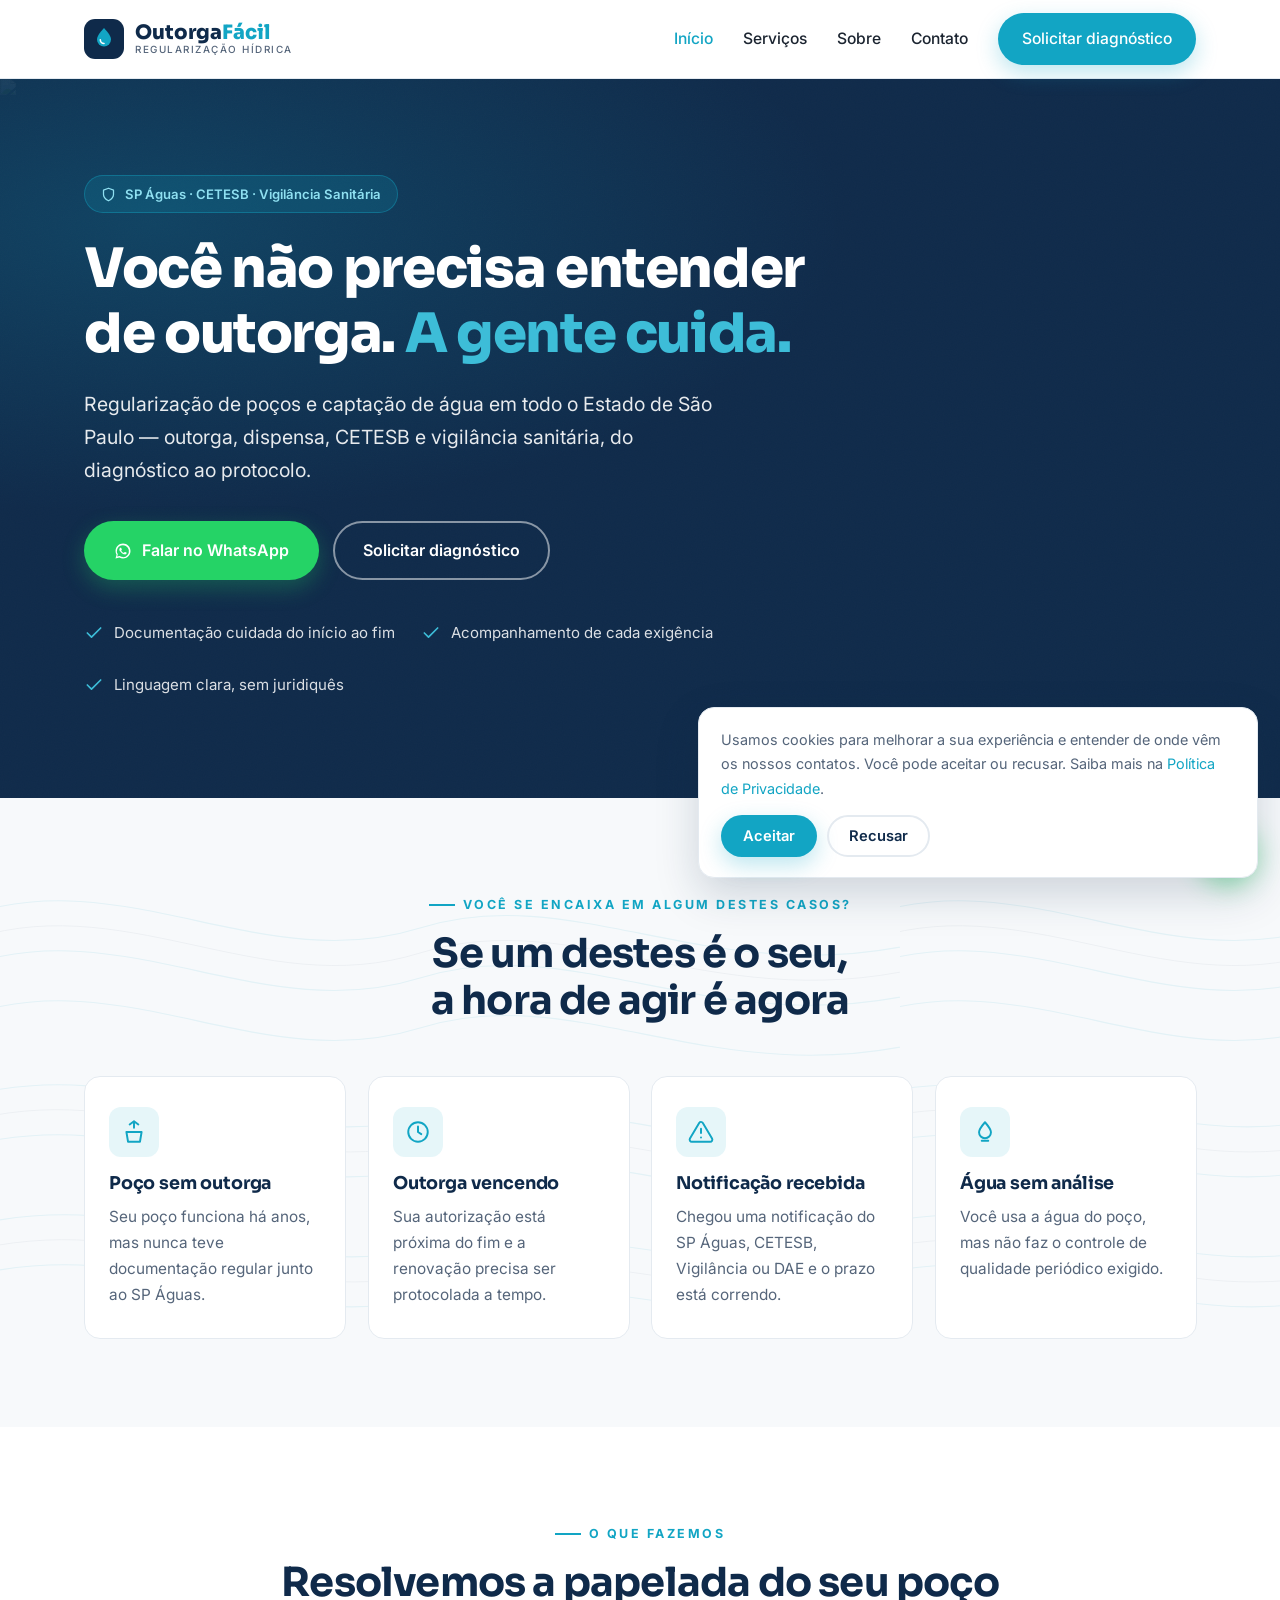
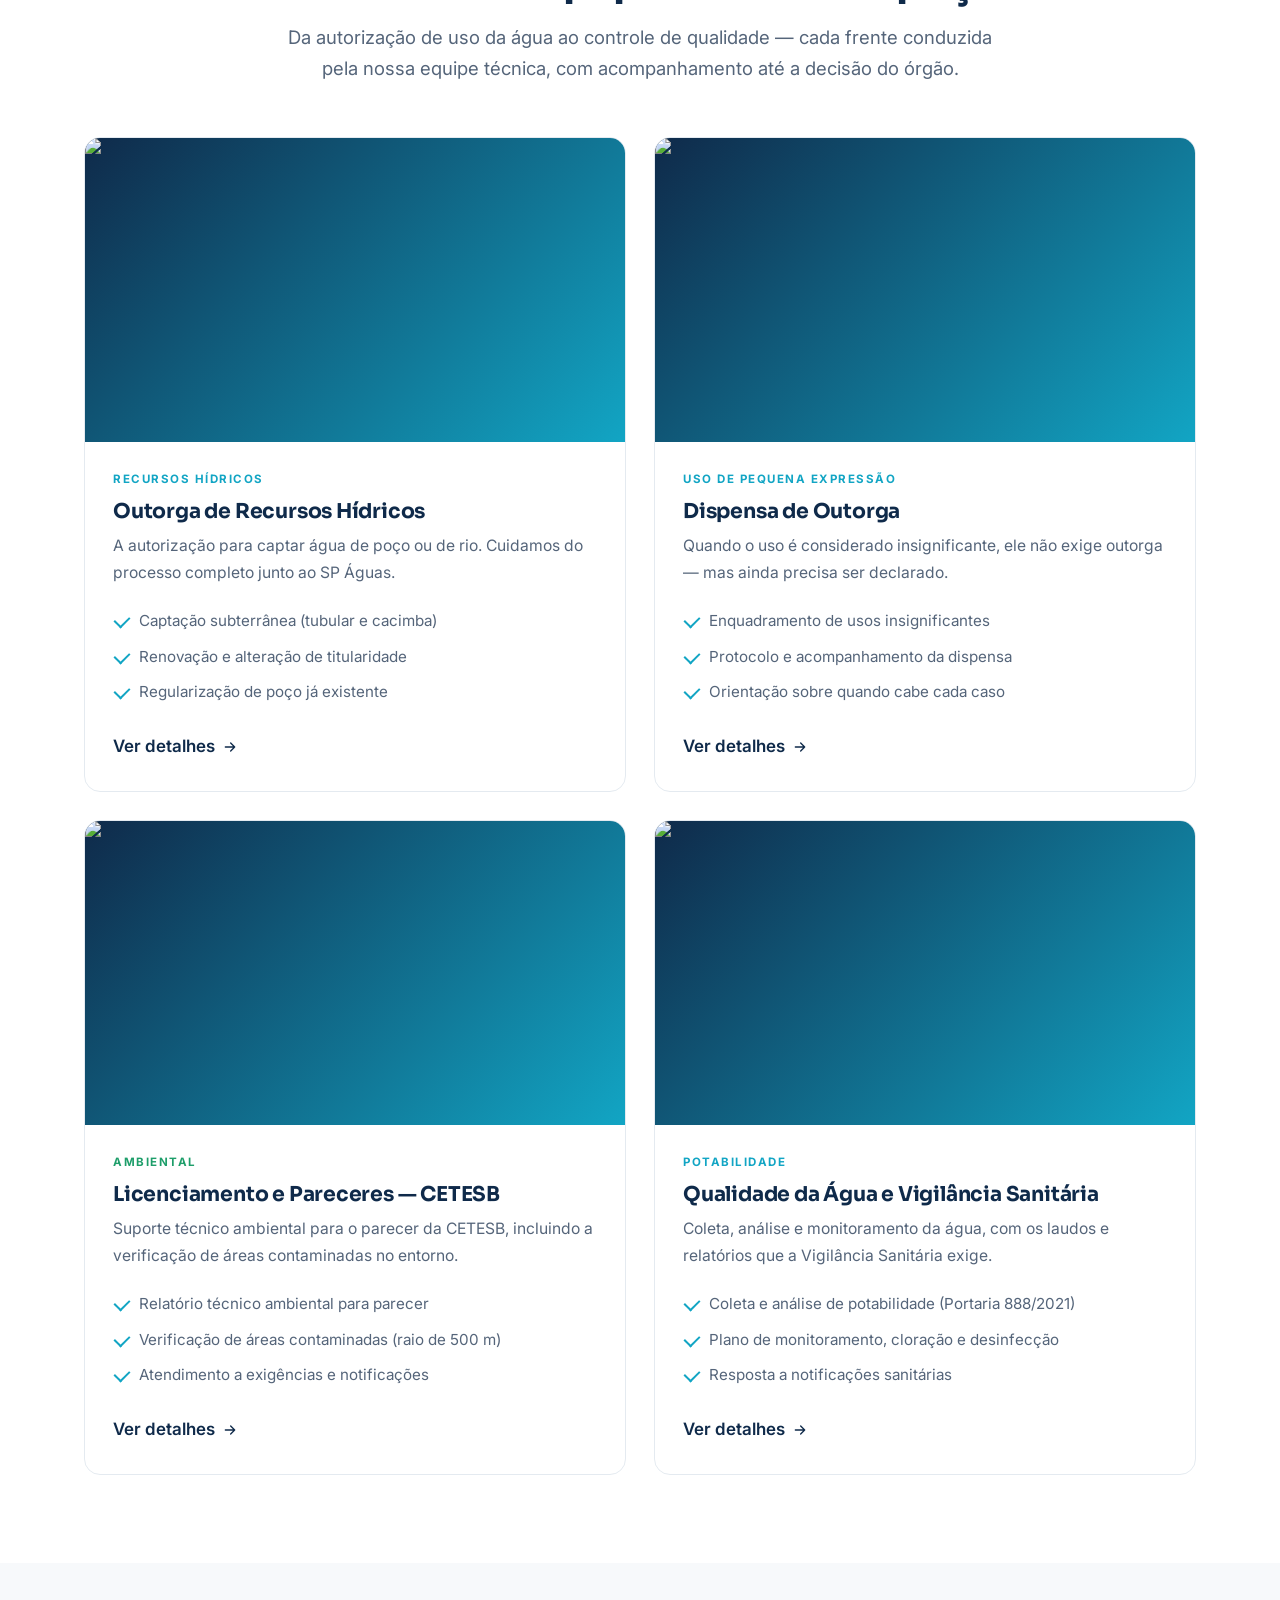
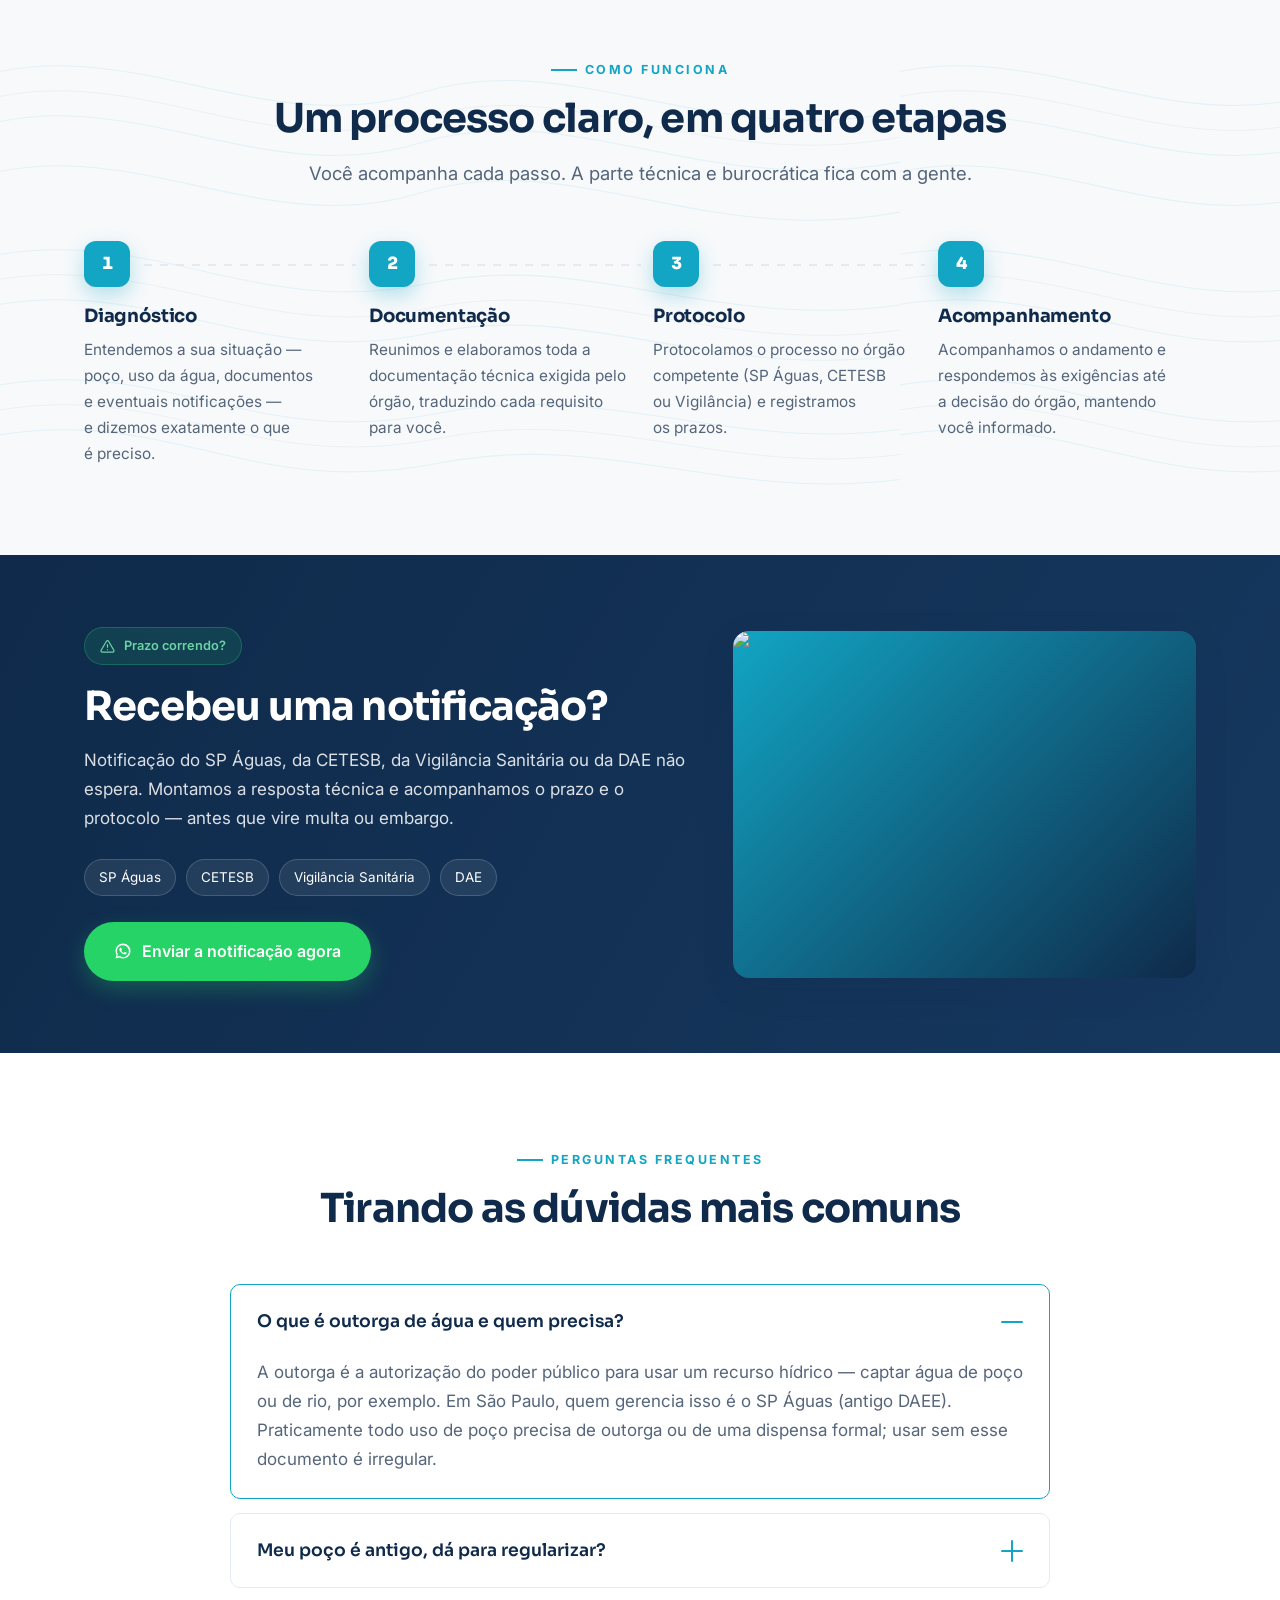
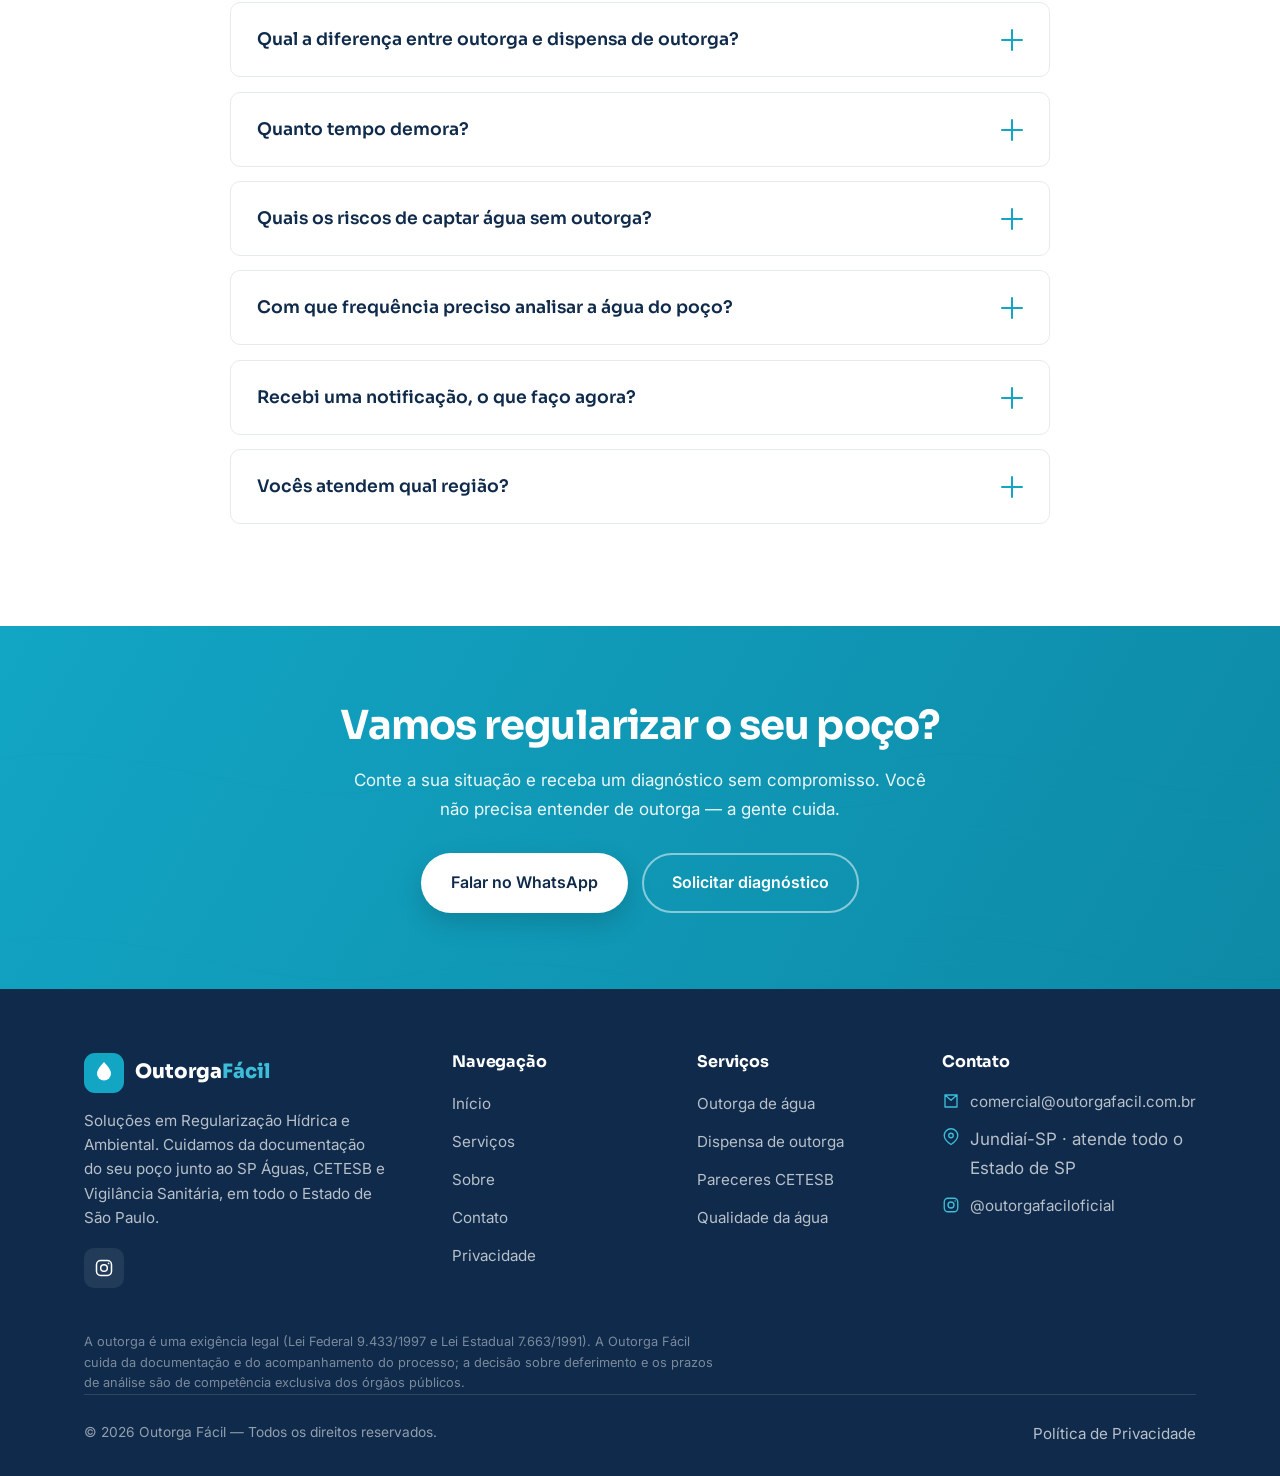
==== commit 176912f4: "Refino premium: micro-interações, tipografia, textura e a11y Passe de redesign sobre o site existent" ====
--- a/index.html
+++ b/index.html
@@ -62,6 +62,7 @@
   </script>
 </head>
 <body>
+  <a class="skip-link" href="#conteudo">Pular para o conteúdo</a>
 
   <!-- ============ HEADER ============ -->
   <header class="cabecalho">
@@ -92,7 +93,7 @@
   </header>
 
   <!-- ============ HERO ============ -->
-  <section class="hero">
+  <section id="conteudo" class="hero">
     <div class="hero-bg">
       <img src="img/media/hero.jpg" alt="Cabeça de poço tubular com hidrômetro e lacre em pátio industrial, ao fim de tarde" loading="eager">
     </div>
--- a/css/style.css
+++ b/css/style.css
@@ -56,11 +56,12 @@
 .container { max-width: var(--container); margin: 0 auto; padding: 0 24px; }
 
 /* ---------- Tipografia ---------- */
-h1, h2, h3, h4 { font-family: var(--display); color: var(--navy); line-height: 1.18; font-weight: 700; letter-spacing: -.01em; }
-h1 { font-size: clamp(2.1rem, 5vw, 3.4rem); font-weight: 800; }
-h2 { font-size: clamp(1.7rem, 3.6vw, 2.5rem); margin-bottom: 16px; }
+h1, h2, h3, h4 { font-family: var(--display); color: var(--navy); line-height: 1.18; font-weight: 700; letter-spacing: -.01em; text-wrap: balance; }
+h1 { font-size: clamp(2.1rem, 5vw, 3.4rem); font-weight: 800; letter-spacing: -.025em; }
+h2 { font-size: clamp(1.7rem, 3.6vw, 2.5rem); margin-bottom: 16px; letter-spacing: -.02em; }
 h3 { font-size: 1.28rem; margin-bottom: 10px; }
 h4 { font-size: 1.05rem; }
+p { text-wrap: pretty; }
 p  { color: var(--texto); }
 .lead { font-size: 1.16rem; color: var(--texto-suave); max-width: 720px; }
 
@@ -135,7 +136,14 @@
 .hero-bg img { width: 100%; height: 100%; object-fit: cover; }
 .hero-bg::after {
   content: ""; position: absolute; inset: 0;
-  background: linear-gradient(105deg, rgba(15,42,74,.94) 0%, rgba(15,42,74,.82) 42%, rgba(15,42,74,.45) 100%);
+  background:
+    radial-gradient(120% 90% at 12% 20%, rgba(18,165,196,.20) 0%, transparent 45%),
+    linear-gradient(105deg, rgba(15,42,74,.95) 0%, rgba(15,42,74,.84) 42%, rgba(15,42,74,.48) 100%);
+}
+/* grão sutil sobre o hero — quebra a chapa lisa sem pesar */
+.hero::before {
+  content: ""; position: absolute; inset: 0; z-index: 1; pointer-events: none; opacity: .5;
+  background-image: url("data:image/svg+xml,%3Csvg xmlns='http://www.w3.org/2000/svg' width='140' height='140'%3E%3Cfilter id='n'%3E%3CfeTurbulence type='fractalNoise' baseFrequency='0.85' numOctaves='2' stitchTiles='stitch'/%3E%3C/filter%3E%3Crect width='100%25' height='100%25' filter='url(%23n)' opacity='0.045'/%3E%3C/svg%3E");
 }
 .hero .container { position: relative; z-index: 2; padding-top: 96px; padding-bottom: 100px; }
 .hero-conteudo { max-width: 720px; }
@@ -194,7 +202,7 @@
 .passos { display: grid; grid-template-columns: repeat(4, 1fr); gap: 26px; counter-reset: passo; }
 .passo { position: relative; }
 .passo .num {
-  font-family: var(--display); font-weight: 800; font-size: 1.05rem; color: #fff;
+  font-family: var(--display); font-weight: 800; font-size: 1.05rem; color: #fff; font-variant-numeric: tabular-nums;
   width: 46px; height: 46px; border-radius: 12px; background: var(--agua);
   display: flex; align-items: center; justify-content: center; margin-bottom: 18px;
   box-shadow: 0 8px 20px rgba(18,165,196,.3);
@@ -389,3 +397,43 @@
   .hero .container { padding-top: 64px; padding-bottom: 72px; }
   .hero-confianca { gap: 14px; }
 }
+
+/* =====================================================================
+   REFINAMENTOS — micro-interações, foco acessível e reveal no scroll
+   ===================================================================== */
+
+/* Estado pressionado (clique físico) em tudo que é clicável */
+.btn:active { transform: translateY(1px) scale(.99); }
+.serv-card:active, .caso:active { transform: translateY(-2px); }
+.wpp-flut:active { transform: scale(1.02); }
+
+/* Foco visível para navegação por teclado (a11y) */
+a:focus-visible, button:focus-visible, input:focus-visible,
+select:focus-visible, textarea:focus-visible, summary:focus-visible, .btn:focus-visible {
+  outline: 3px solid var(--agua);
+  outline-offset: 3px;
+  border-radius: 6px;
+}
+.btn-wpp:focus-visible { outline-color: #25D366; }
+
+/* Link "pular para o conteúdo" (leitores de tela / teclado) */
+.skip-link {
+  position: absolute; left: 12px; top: -60px; z-index: 300;
+  background: var(--navy); color: #fff; padding: 10px 18px; border-radius: 8px;
+  font-weight: 600; transition: top .2s ease;
+}
+.skip-link:focus { top: 12px; }
+
+/* Reveal escalonado ao entrar na viewport (progressive enhancement) */
+.reveal { opacity: 0; transform: translateY(22px); transition: opacity .6s ease, transform .6s cubic-bezier(.2,.7,.2,1); will-change: opacity, transform; }
+.reveal.vis { opacity: 1; transform: none; }
+.reveal.d1 { transition-delay: .06s; }
+.reveal.d2 { transition-delay: .12s; }
+.reveal.d3 { transition-delay: .18s; }
+.reveal.d4 { transition-delay: .24s; }
+
+/* Respeita quem prefere menos movimento */
+@media (prefers-reduced-motion: reduce) {
+  * { animation-duration: .001ms !important; animation-iteration-count: 1 !important; transition-duration: .001ms !important; scroll-behavior: auto !important; }
+  .reveal { opacity: 1 !important; transform: none !important; }
+}
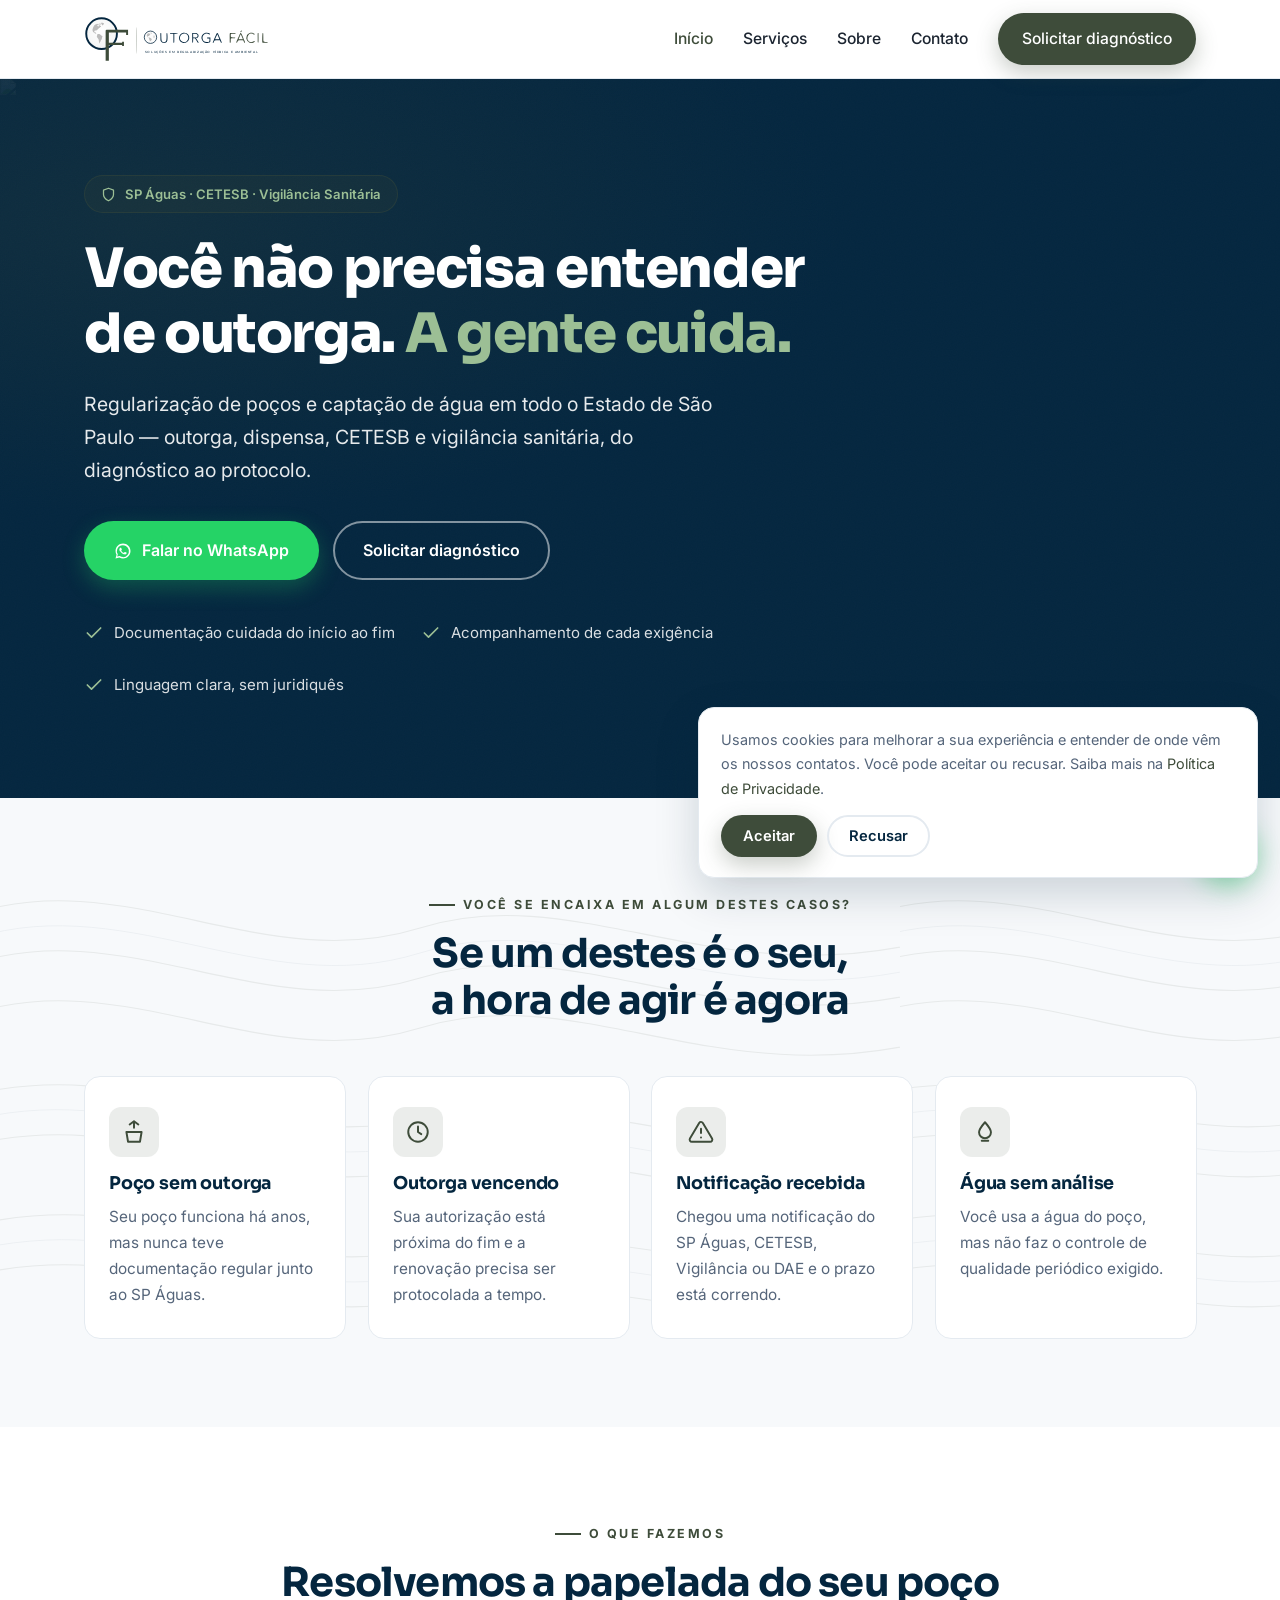
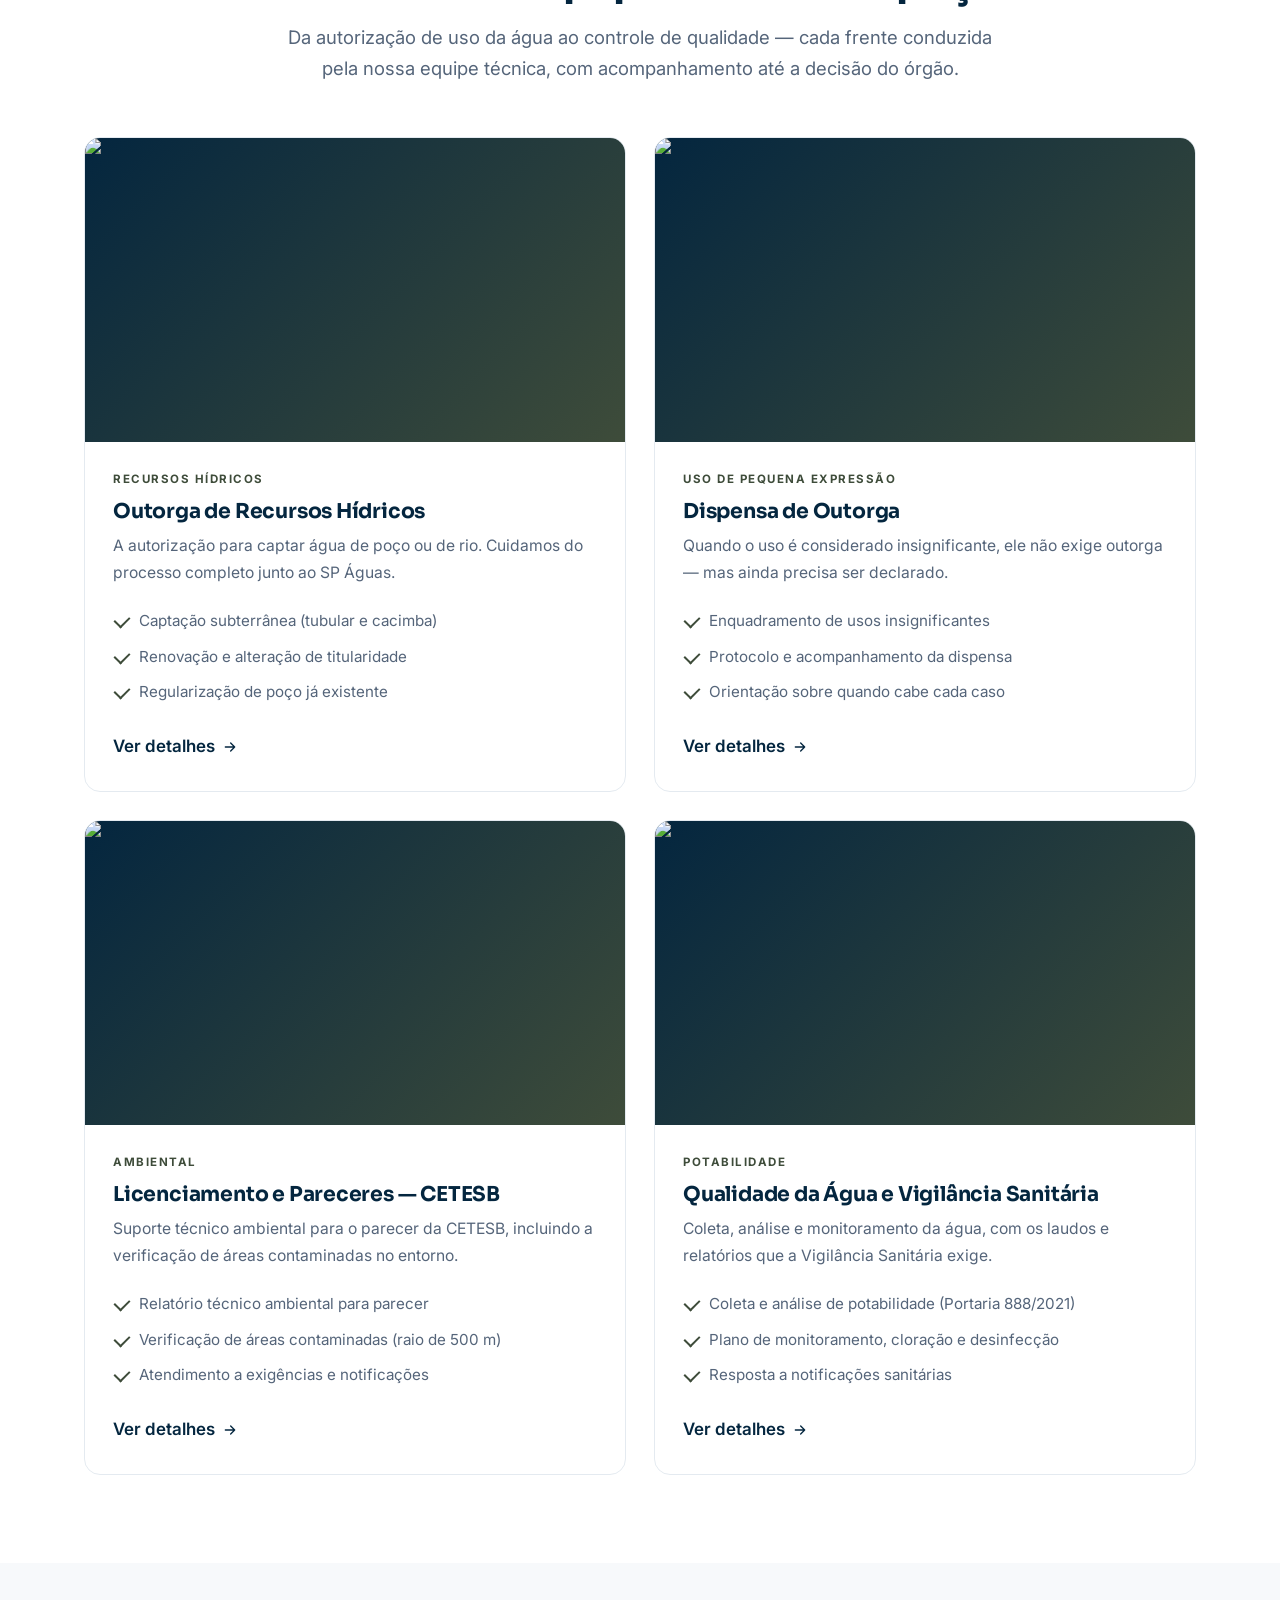
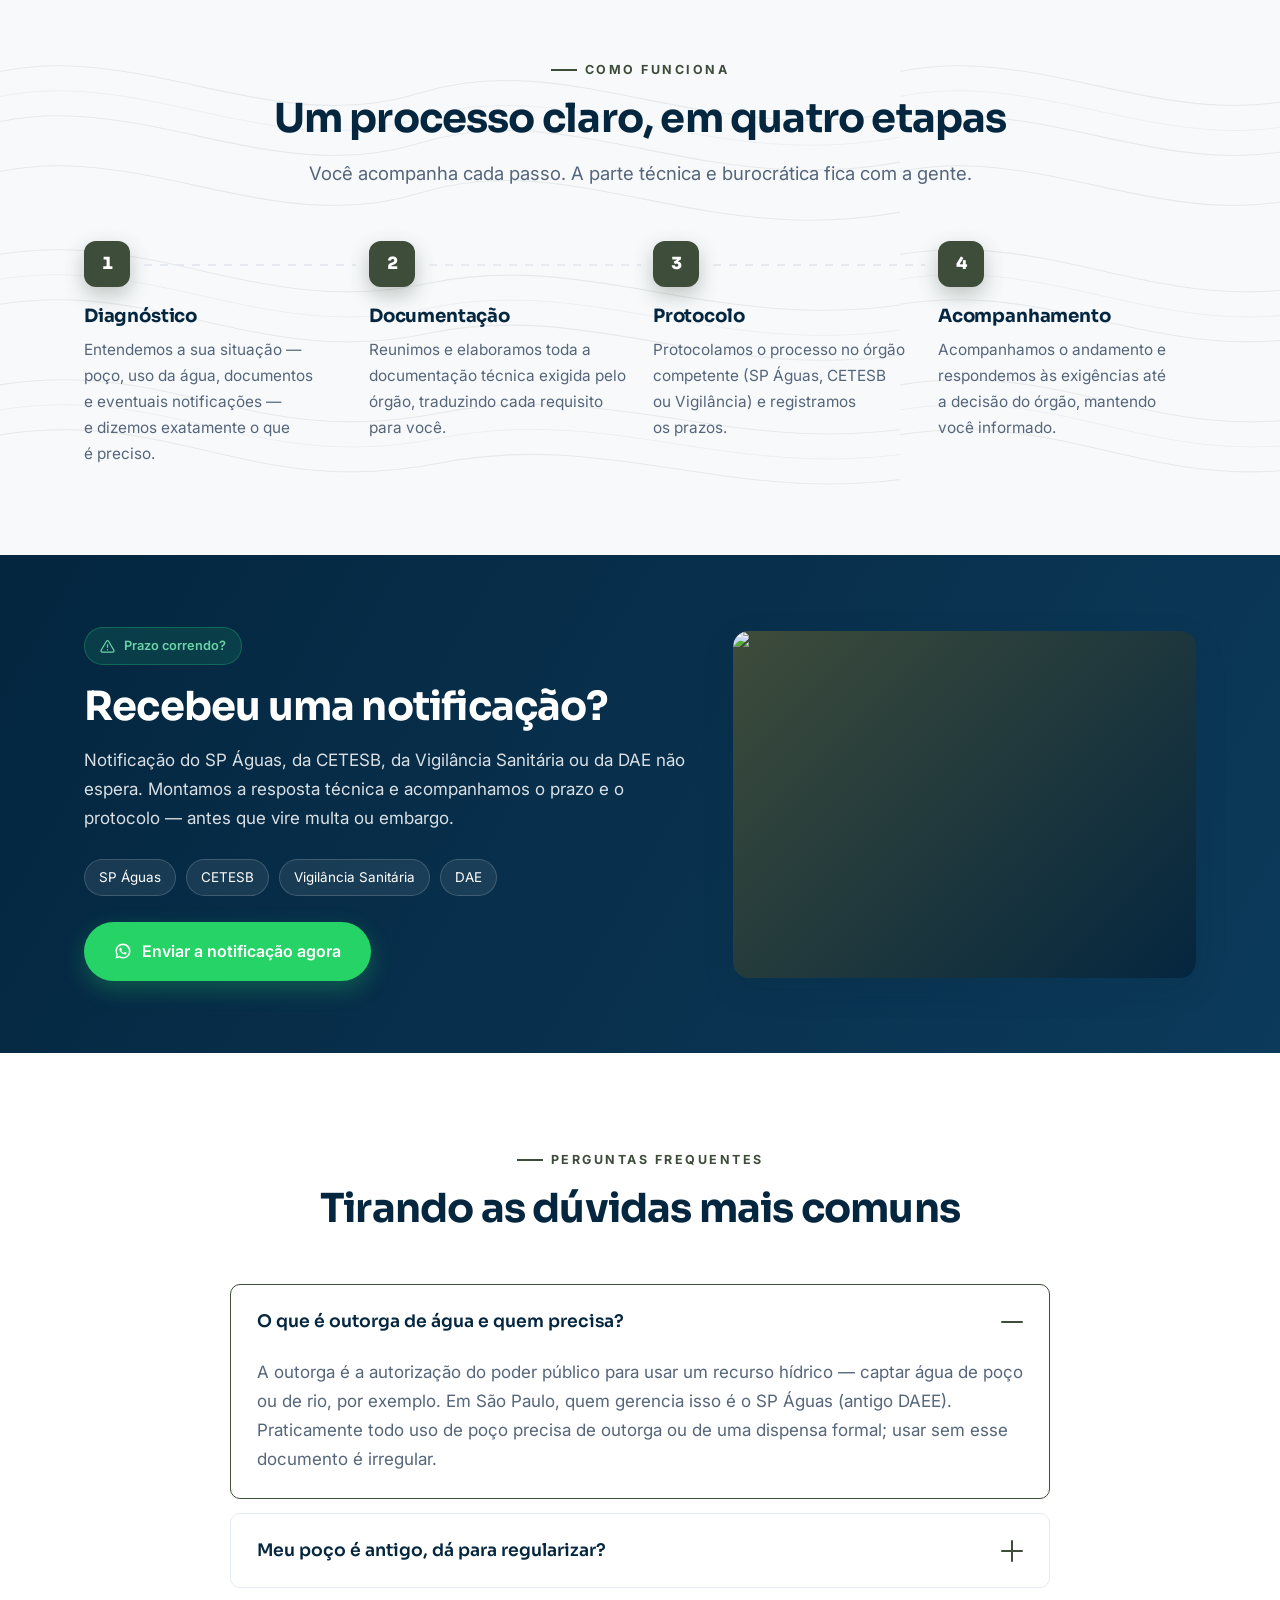
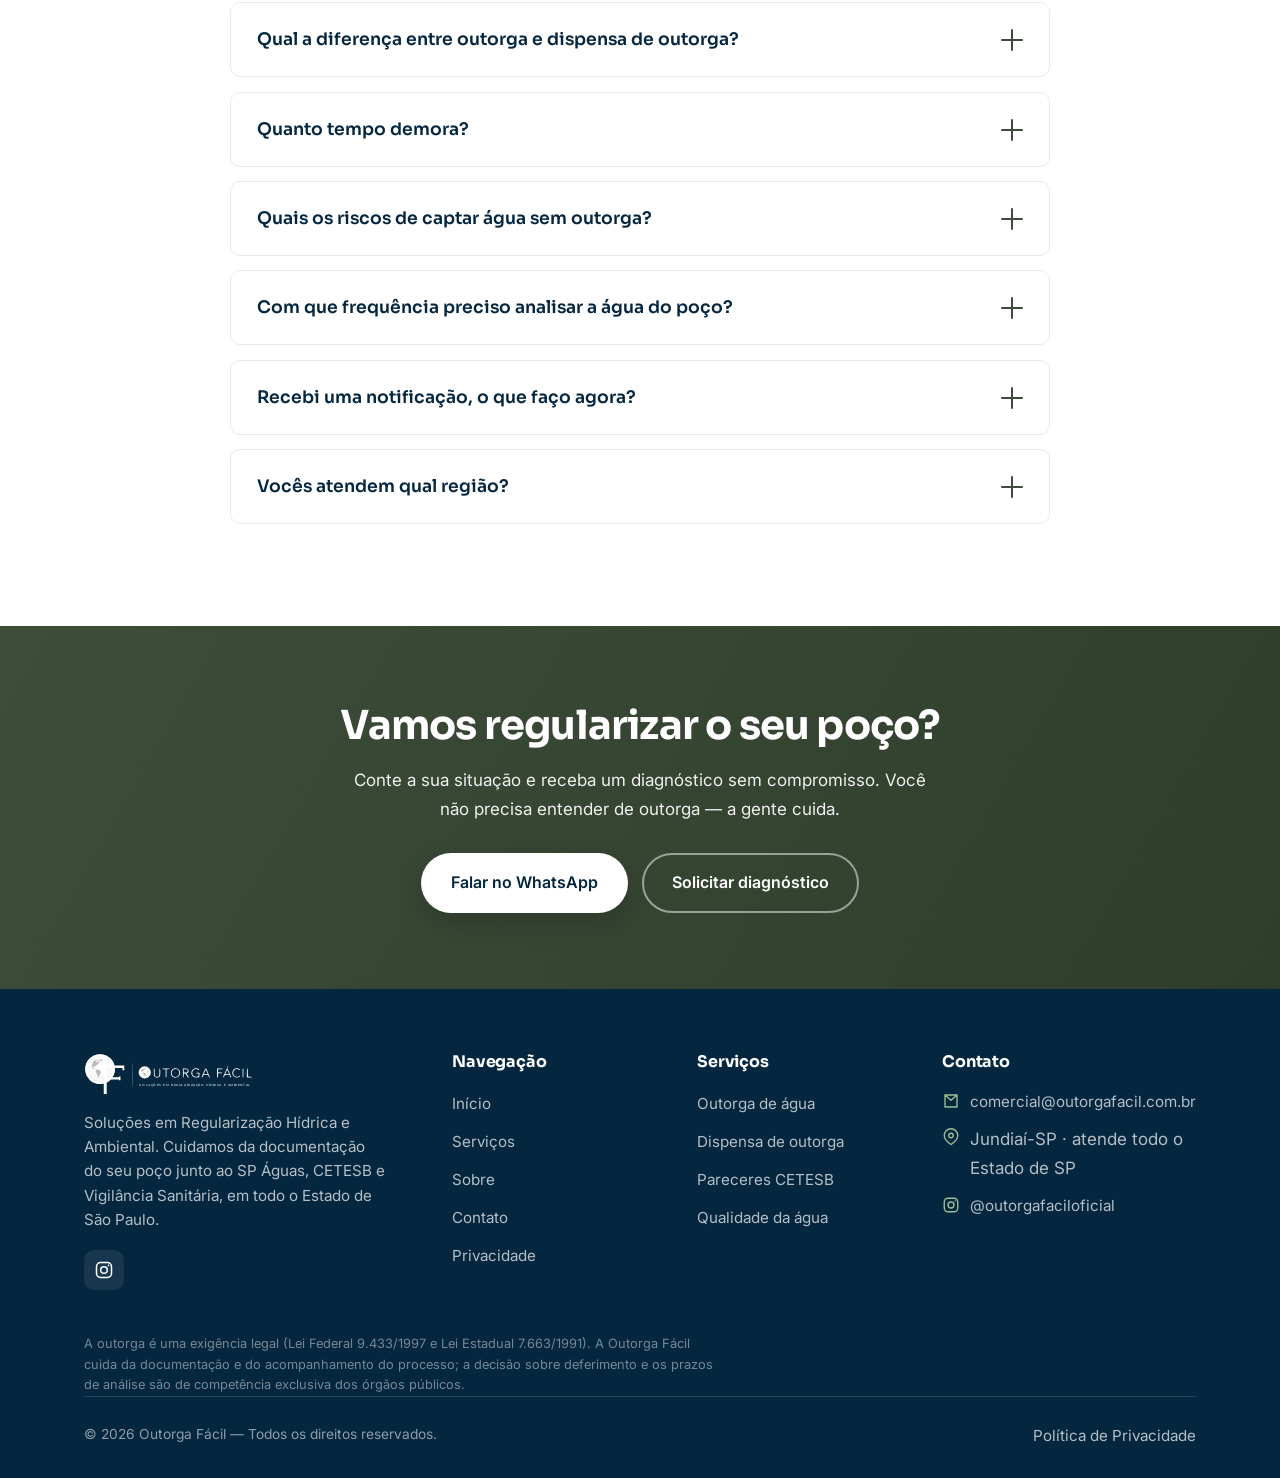
==== commit 1c0ac72b: "Aplicar logo oficial (vazado) e ajustar paleta ao navy + verde da marca - Logo real aplicado: img/lo" ====
--- a/index.html
+++ b/index.html
@@ -68,16 +68,7 @@
   <header class="cabecalho">
     <div class="container">
       <a href="index.html" class="logo" aria-label="Outorga Fácil — início">
-        <!-- TODO: quando chegar o logotipo vetorizado, troque este bloco por:
-             <img src="img/logo.svg" alt="Outorga Fácil"> -->
-        <span class="logo-marca">
-          <svg class="logo-simbolo" viewBox="0 0 40 40" fill="none" aria-hidden="true">
-            <rect width="40" height="40" rx="11" fill="#0F2A4A"/>
-            <path d="M20 9c4.2 4.6 7 8.3 7 11.6A7 7 0 0 1 13 20.6C13 17.3 15.8 13.6 20 9Z" fill="#12A5C4"/>
-            <path d="M20 24.5a3.7 3.7 0 0 1-3.7-3.7" stroke="#fff" stroke-width="1.6" stroke-linecap="round"/>
-          </svg>
-          <span class="logo-texto">Outorga<span>Fácil</span><small>Regularização Hídrica</small></span>
-        </span>
+        <img src="img/logo.svg" alt="Outorga Fácil — Soluções em Regularização Hídrica e Ambiental" class="logo-img">
       </a>
       <button class="menu-toggle" onclick="toggleMenu()" aria-label="Abrir menu">
         <svg viewBox="0 0 24 24" fill="none" stroke="currentColor" stroke-width="2" stroke-linecap="round"><path d="M4 6h16M4 12h16M4 18h16"/></svg>
@@ -351,11 +342,7 @@
       <div class="rodape-grid">
         <div>
           <div class="logo-rodape">
-            <svg class="logo-simbolo" viewBox="0 0 40 40" fill="none" aria-hidden="true">
-              <rect width="40" height="40" rx="11" fill="#12A5C4"/>
-              <path d="M20 9c4.2 4.6 7 8.3 7 11.6A7 7 0 0 1 13 20.6C13 17.3 15.8 13.6 20 9Z" fill="#fff"/>
-            </svg>
-            <span class="logo-texto" style="color:#fff;">Outorga<span style="color:#3dbdd8;">Fácil</span></span>
+            <img src="img/logo-branco.svg" alt="Outorga Fácil" class="logo-img-rodape">
           </div>
           <p class="desc">Soluções em Regularização Hídrica e Ambiental. Cuidamos da documentação do seu poço junto ao SP Águas, CETESB e Vigilância Sanitária, em todo o Estado de São Paulo.</p>
           <div class="rodape-social">
--- a/css/style.css
+++ b/css/style.css
@@ -2,20 +2,21 @@
    OUTORGA FÁCIL — Soluções em Regularização Hídrica e Ambiental
    Site institucional estático. Consultoria documental e técnica.
 
-   Paleta ajustada ao briefing (ajustar ao logo quando chegar):
-     navy #0F2A4A · ciano/água #12A5C4 · verde ambiental #1E9E6A
+   Paleta ajustada ao LOGO (navy + verde):
+     navy #04263F · verde #3E4C3A · sage #9CBF95 (destaque sobre navy)
      off-white #F7F9FB · grafite #1B2430
    Tipografia: Sora (display) + Inter (texto).
    Assinatura: linhas de curva de nível (isolinhas) discretas nas faixas.
    ===================================================================== */
 
 :root {
-  /* --- Institucional --- */
-  --navy:        #0F2A4A;   /* cor institucional — header, títulos, footer */
-  --navy-2:      #16385f;   /* navy de apoio para gradientes */
-  --agua:        #12A5C4;   /* ciano/turquesa — água, destaque, CTAs */
-  --agua-clara:  #3dbdd8;   /* hover da água */
-  --verde:       #1E9E6A;   /* verde discreto — só no eixo ambiental */
+  /* --- Institucional (cores do logo) --- */
+  --navy:        #04263F;   /* cor institucional — header, títulos, footer */
+  --navy-2:      #0c3a5a;   /* navy de apoio para gradientes */
+  --agua:        #3E4C3A;   /* verde da marca — destaque, CTAs, links */
+  --agua-hover:  #4d5e46;   /* hover do verde (mantém texto branco legível) */
+  --agua-clara:  #9CBF95;   /* verde sage claro — destaque sobre fundo navy */
+  --verde:       #3E4C3A;   /* verde ambiental (mesmo da marca) */
 
   /* --- Neutros --- */
   --texto:       #1B2430;   /* grafite */
@@ -28,8 +29,8 @@
   --radius: 16px;
   --radius-sm: 10px;
   --container: 1160px;
-  --sombra-sutil: 0 1px 2px rgba(15,42,74,.04), 0 8px 24px rgba(15,42,74,.06);
-  --sombra-card:  0 10px 34px rgba(15,42,74,.10);
+  --sombra-sutil: 0 1px 2px rgba(4,38,63,.04), 0 8px 24px rgba(4,38,63,.06);
+  --sombra-card:  0 10px 34px rgba(4,38,63,.10);
 
   --display: "Sora", -apple-system, BlinkMacSystemFont, "Segoe UI", sans-serif;
   --texto-fonte: "Inter", -apple-system, BlinkMacSystemFont, "Segoe UI", Roboto, sans-serif;
@@ -98,8 +99,8 @@
   border: 2px solid transparent; transition: all .2s ease; text-align: center; white-space: nowrap;
 }
 .btn svg { width: 18px; height: 18px; }
-.btn-primario { background: var(--agua); color: #fff; box-shadow: 0 8px 22px rgba(18,165,196,.28); }
-.btn-primario:hover { background: var(--agua-clara); transform: translateY(-2px); box-shadow: 0 12px 28px rgba(18,165,196,.36); }
+.btn-primario { background: var(--agua); color: #fff; box-shadow: 0 8px 22px rgba(62,76,58,.28); }
+.btn-primario:hover { background: var(--agua-hover); transform: translateY(-2px); box-shadow: 0 12px 28px rgba(62,76,58,.36); }
 .btn-wpp { background: #25D366; color: #fff; box-shadow: 0 8px 22px rgba(37,211,102,.28); }
 .btn-wpp:hover { background: #22c35e; transform: translateY(-2px); }
 .btn-navy { background: var(--navy); color: #fff; }
@@ -137,8 +138,8 @@
 .hero-bg::after {
   content: ""; position: absolute; inset: 0;
   background:
-    radial-gradient(120% 90% at 12% 20%, rgba(18,165,196,.20) 0%, transparent 45%),
-    linear-gradient(105deg, rgba(15,42,74,.95) 0%, rgba(15,42,74,.84) 42%, rgba(15,42,74,.48) 100%);
+    radial-gradient(120% 90% at 12% 20%, rgba(62,76,58,.20) 0%, transparent 45%),
+    linear-gradient(105deg, rgba(4,38,63,.95) 0%, rgba(4,38,63,.84) 42%, rgba(4,38,63,.48) 100%);
 }
 /* grão sutil sobre o hero — quebra a chapa lisa sem pesar */
 .hero::before {
@@ -149,8 +150,8 @@
 .hero-conteudo { max-width: 720px; }
 .hero .selo {
   display: inline-flex; align-items: center; gap: 9px; padding: 7px 16px; border-radius: 50px;
-  background: rgba(18,165,196,.16); border: 1px solid rgba(18,165,196,.4);
-  font-size: .82rem; font-weight: 600; color: #8fe0f1; margin-bottom: 24px;
+  background: rgba(62,76,58,.16); border: 1px solid rgba(62,76,58,.4);
+  font-size: .82rem; font-weight: 600; color: #9CBF95; margin-bottom: 24px;
 }
 .hero .selo svg { width: 15px; height: 15px; }
 .hero h1 { color: #fff; }
@@ -171,7 +172,7 @@
 .caso::before { content: ""; position: absolute; left: 0; top: 0; bottom: 0; width: 4px; background: var(--agua); transform: scaleY(0); transform-origin: top; transition: transform .25s ease; }
 .caso:hover { border-color: var(--agua); box-shadow: var(--sombra-card); transform: translateY(-4px); }
 .caso:hover::before { transform: scaleY(1); }
-.caso .ic { width: 50px; height: 50px; border-radius: 12px; background: rgba(18,165,196,.1); display: flex; align-items: center; justify-content: center; color: var(--agua); margin-bottom: 16px; }
+.caso .ic { width: 50px; height: 50px; border-radius: 12px; background: rgba(62,76,58,.1); display: flex; align-items: center; justify-content: center; color: var(--agua); margin-bottom: 16px; }
 .caso .ic svg { width: 26px; height: 26px; }
 .caso h3 { font-size: 1.1rem; }
 .caso p { color: var(--texto-suave); font-size: .96rem; }
@@ -205,7 +206,7 @@
   font-family: var(--display); font-weight: 800; font-size: 1.05rem; color: #fff; font-variant-numeric: tabular-nums;
   width: 46px; height: 46px; border-radius: 12px; background: var(--agua);
   display: flex; align-items: center; justify-content: center; margin-bottom: 18px;
-  box-shadow: 0 8px 20px rgba(18,165,196,.3);
+  box-shadow: 0 8px 20px rgba(62,76,58,.3);
 }
 .passo:not(:last-child)::after {
   content: ""; position: absolute; top: 23px; left: 60px; right: -13px; height: 2px;
@@ -241,7 +242,7 @@
 .faq-item .resposta { padding: 0 26px 24px; color: var(--texto-suave); }
 
 /* ---------- Faixa CTA final ---------- */
-.faixa-cta { background: linear-gradient(120deg, var(--agua) 0%, #0d8aa6 100%); color: #fff; text-align: center; padding: 76px 0; position: relative; overflow: hidden; }
+.faixa-cta { background: linear-gradient(120deg, var(--agua) 0%, #2f3d2b 100%); color: #fff; text-align: center; padding: 76px 0; position: relative; overflow: hidden; }
 .faixa-cta .isolinhas { opacity: .25; }
 .faixa-cta h2 { color: #fff; }
 .faixa-cta p { color: rgba(255,255,255,.92); max-width: 580px; margin: 14px auto 30px; }
@@ -267,7 +268,7 @@
 .sobre-img img { width: 100%; height: 100%; object-fit: cover; }
 .valores { display: grid; grid-template-columns: repeat(2, 1fr); gap: 24px; }
 .valor { padding: 26px; border: 1px solid var(--borda); border-radius: var(--radius); background: #fff; }
-.valor .ic { width: 46px; height: 46px; border-radius: 12px; background: rgba(18,165,196,.1); color: var(--agua); display: flex; align-items: center; justify-content: center; margin-bottom: 14px; }
+.valor .ic { width: 46px; height: 46px; border-radius: 12px; background: rgba(62,76,58,.1); color: var(--agua); display: flex; align-items: center; justify-content: center; margin-bottom: 14px; }
 .valor .ic svg { width: 24px; height: 24px; }
 .valor.amb .ic { background: rgba(30,158,106,.1); color: var(--verde); }
 .valor h3 { font-size: 1.1rem; }
@@ -286,7 +287,7 @@
   width: 100%; padding: 13px 15px; border: 1px solid var(--borda); border-radius: var(--radius-sm);
   font-size: 1rem; font-family: inherit; color: var(--texto); background: #fff; transition: border-color .15s ease, box-shadow .15s ease;
 }
-.campo input:focus, .campo textarea:focus, .campo select:focus { outline: none; border-color: var(--agua); box-shadow: 0 0 0 3px rgba(18,165,196,.15); }
+.campo input:focus, .campo textarea:focus, .campo select:focus { outline: none; border-color: var(--agua); box-shadow: 0 0 0 3px rgba(62,76,58,.15); }
 .campo textarea { min-height: 120px; resize: vertical; }
 .honeypot { position: absolute; left: -9999px; opacity: 0; height: 0; overflow: hidden; }
 .form-acoes { display: flex; gap: 12px; flex-wrap: wrap; }
@@ -299,7 +300,7 @@
 .canais { display: grid; gap: 16px; }
 .canal { display: flex; gap: 16px; align-items: flex-start; padding: 20px 22px; border: 1px solid var(--borda); border-radius: var(--radius); background: #fff; transition: border-color .2s ease; }
 .canal:hover { border-color: var(--agua); }
-.canal .ic { width: 44px; height: 44px; flex: 0 0 44px; border-radius: 12px; background: rgba(18,165,196,.1); color: var(--agua); display: flex; align-items: center; justify-content: center; }
+.canal .ic { width: 44px; height: 44px; flex: 0 0 44px; border-radius: 12px; background: rgba(62,76,58,.1); color: var(--agua); display: flex; align-items: center; justify-content: center; }
 .canal .ic svg { width: 22px; height: 22px; }
 .canal h4 { font-size: 1rem; margin-bottom: 2px; }
 .canal p, .canal a { color: var(--texto-suave); font-size: .95rem; margin: 0; }
@@ -346,7 +347,7 @@
 .cookie-banner {
   position: fixed; left: 22px; right: 22px; bottom: 22px; z-index: 210; max-width: 560px; margin-left: auto;
   background: #fff; border: 1px solid var(--borda); border-radius: var(--radius); padding: 20px 22px;
-  box-shadow: 0 16px 44px rgba(15,42,74,.18); display: none;
+  box-shadow: 0 16px 44px rgba(4,38,63,.18); display: none;
 }
 .cookie-banner.show { display: block; }
 .cookie-banner p { font-size: .9rem; color: var(--texto-suave); margin-bottom: 14px; }
@@ -437,3 +438,16 @@
   * { animation-duration: .001ms !important; animation-iteration-count: 1 !important; transition-duration: .001ms !important; scroll-behavior: auto !important; }
   .reveal { opacity: 1 !important; transform: none !important; }
 }
+
+/* =====================================================================
+   LOGO REAL (lockup horizontal) — header, rodapé e 404
+   ===================================================================== */
+.logo-img { height: 50px; width: auto; max-width: 100%; display: block; }
+.logo-img-rodape { height: 44px; width: auto; display: block; }
+.erro-404 .marca .logo-img-branco { height: 46px; width: auto; }
+@media (max-width: 820px) {
+  .logo-img { height: 42px; }
+}
+@media (max-width: 400px) {
+  .logo-img { height: 36px; }
+}
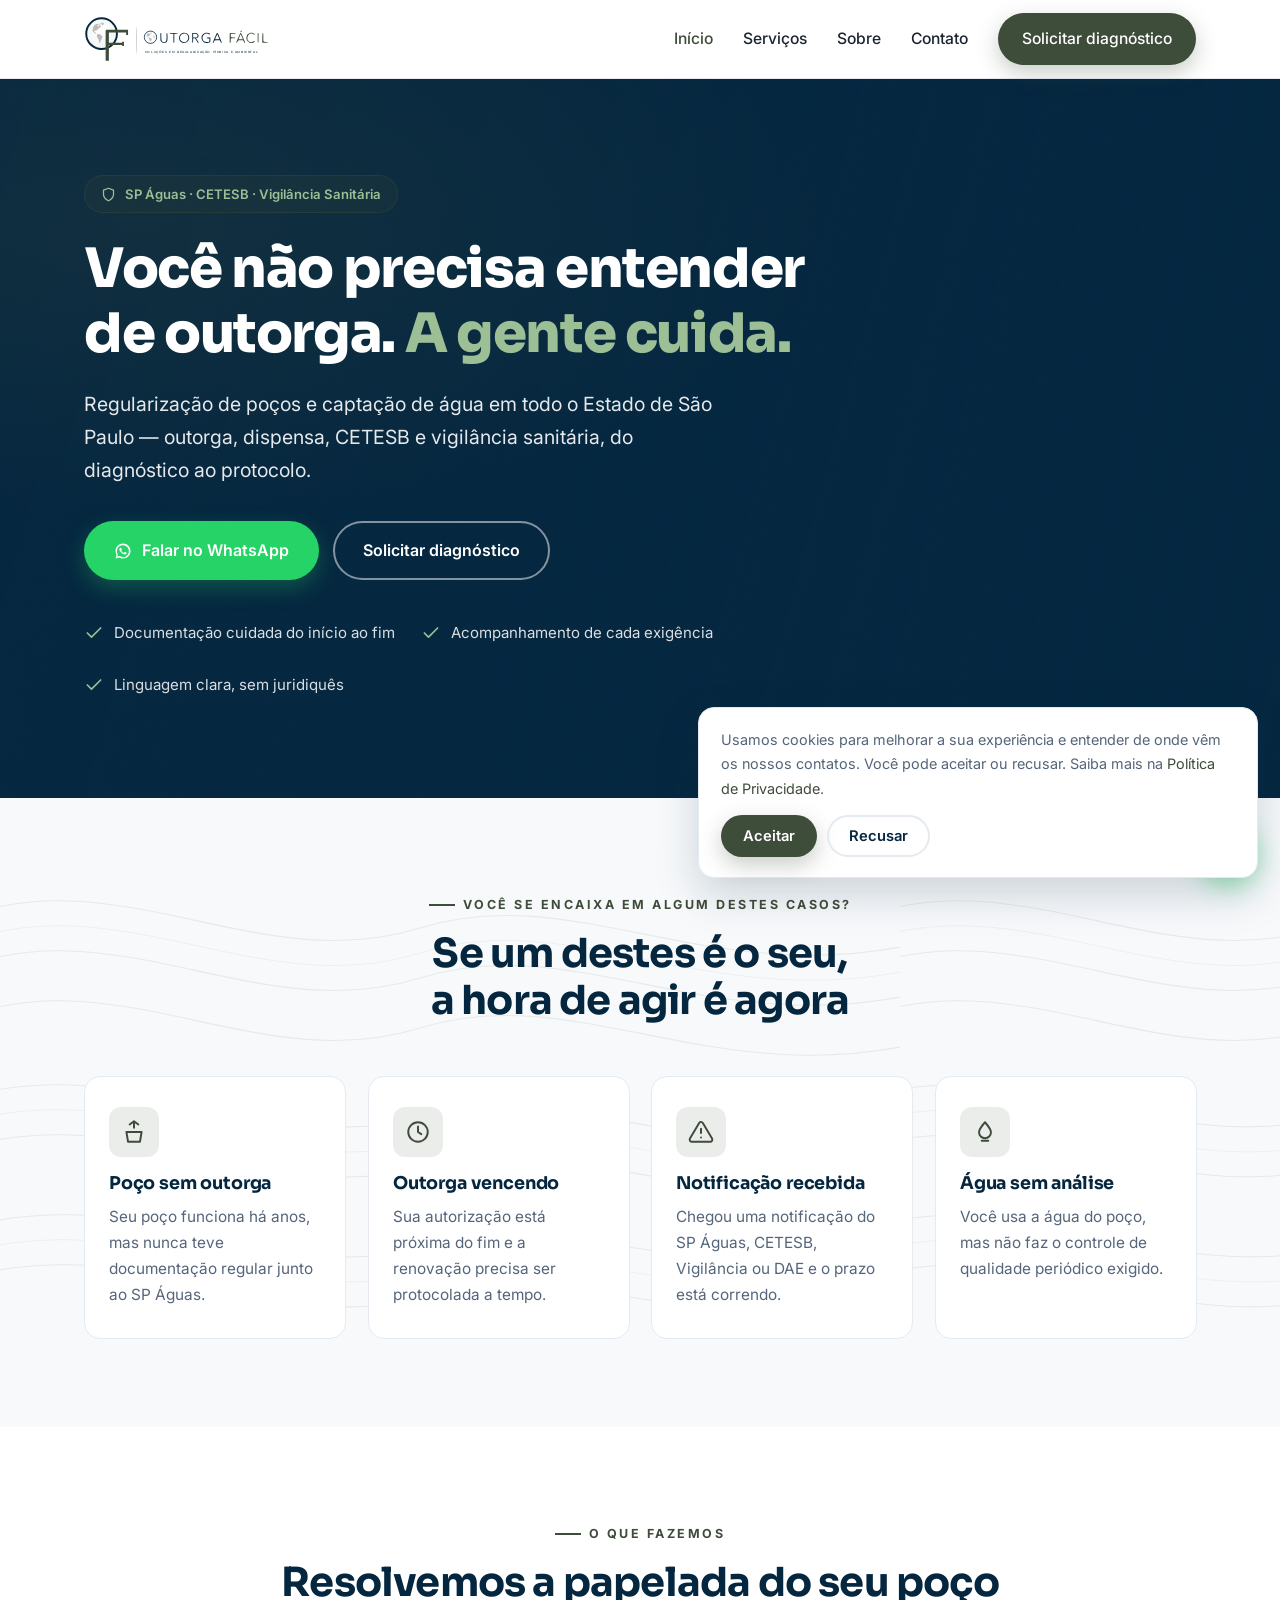
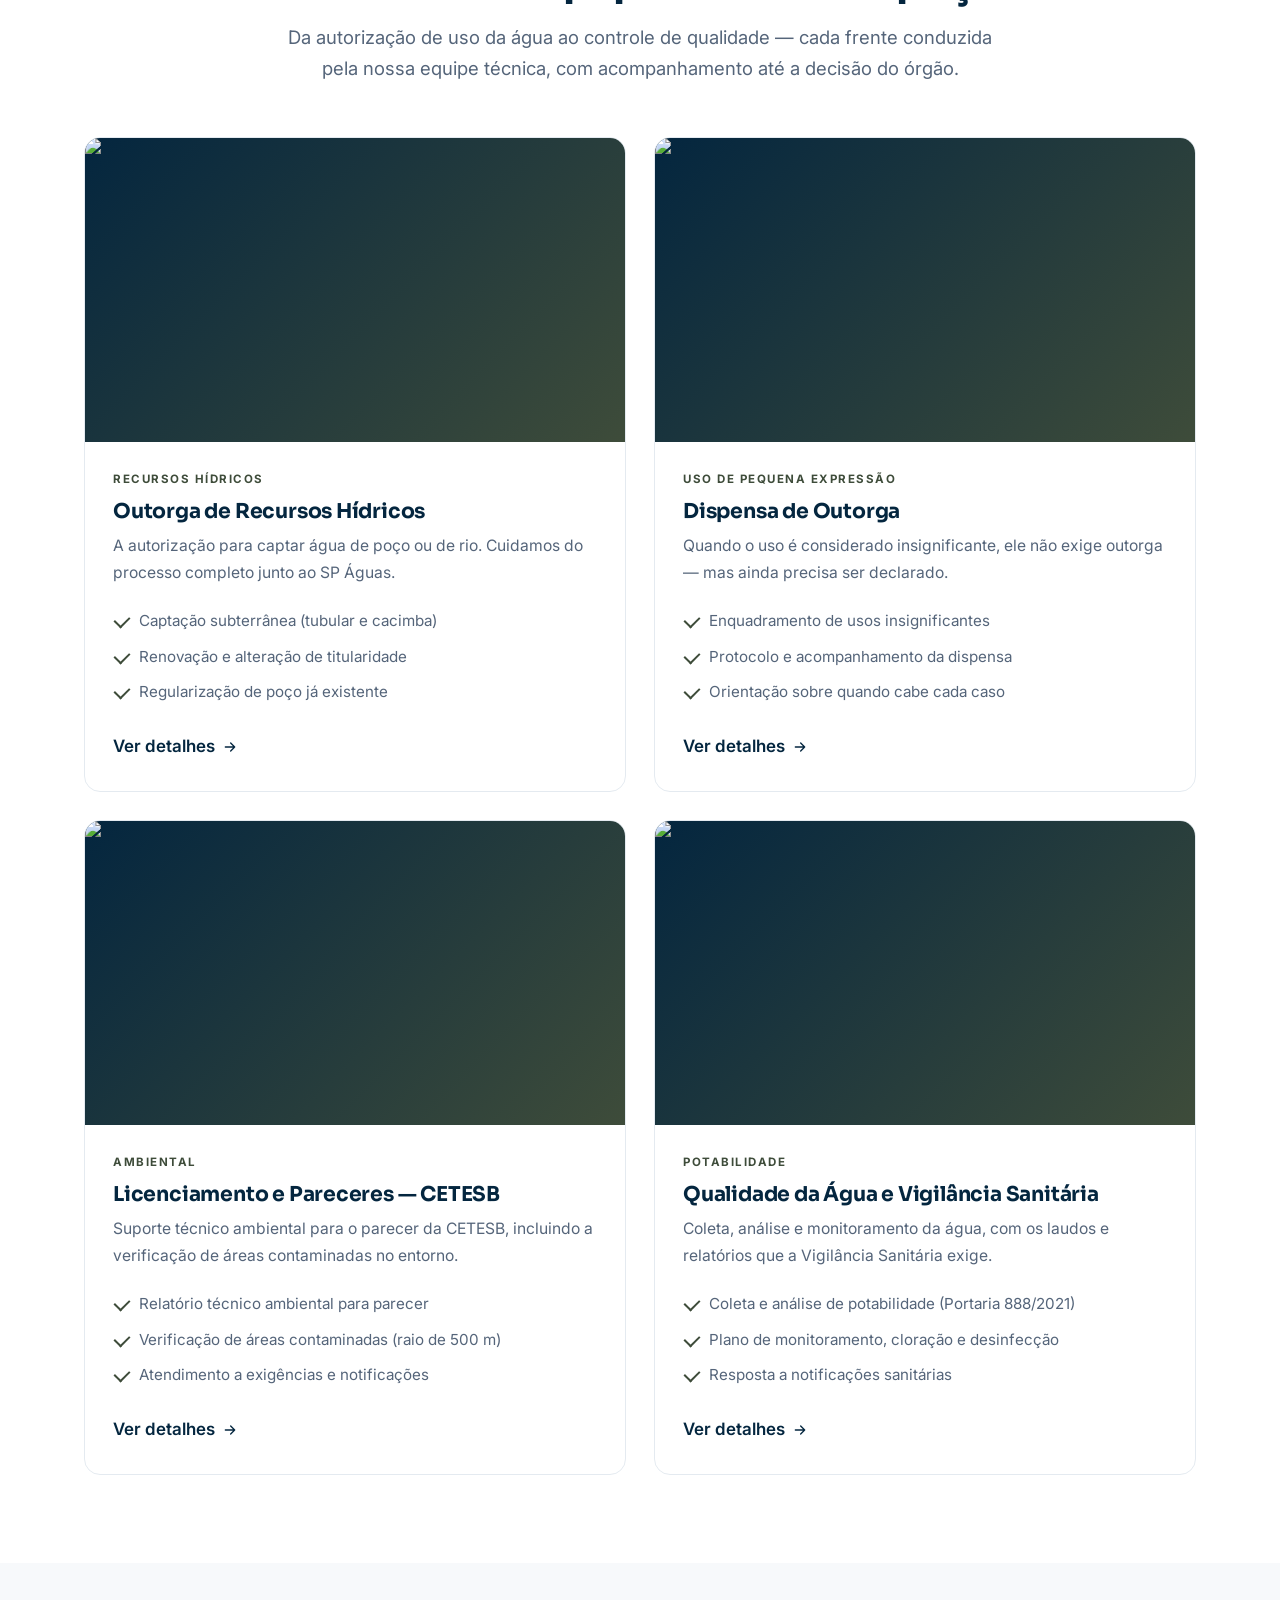
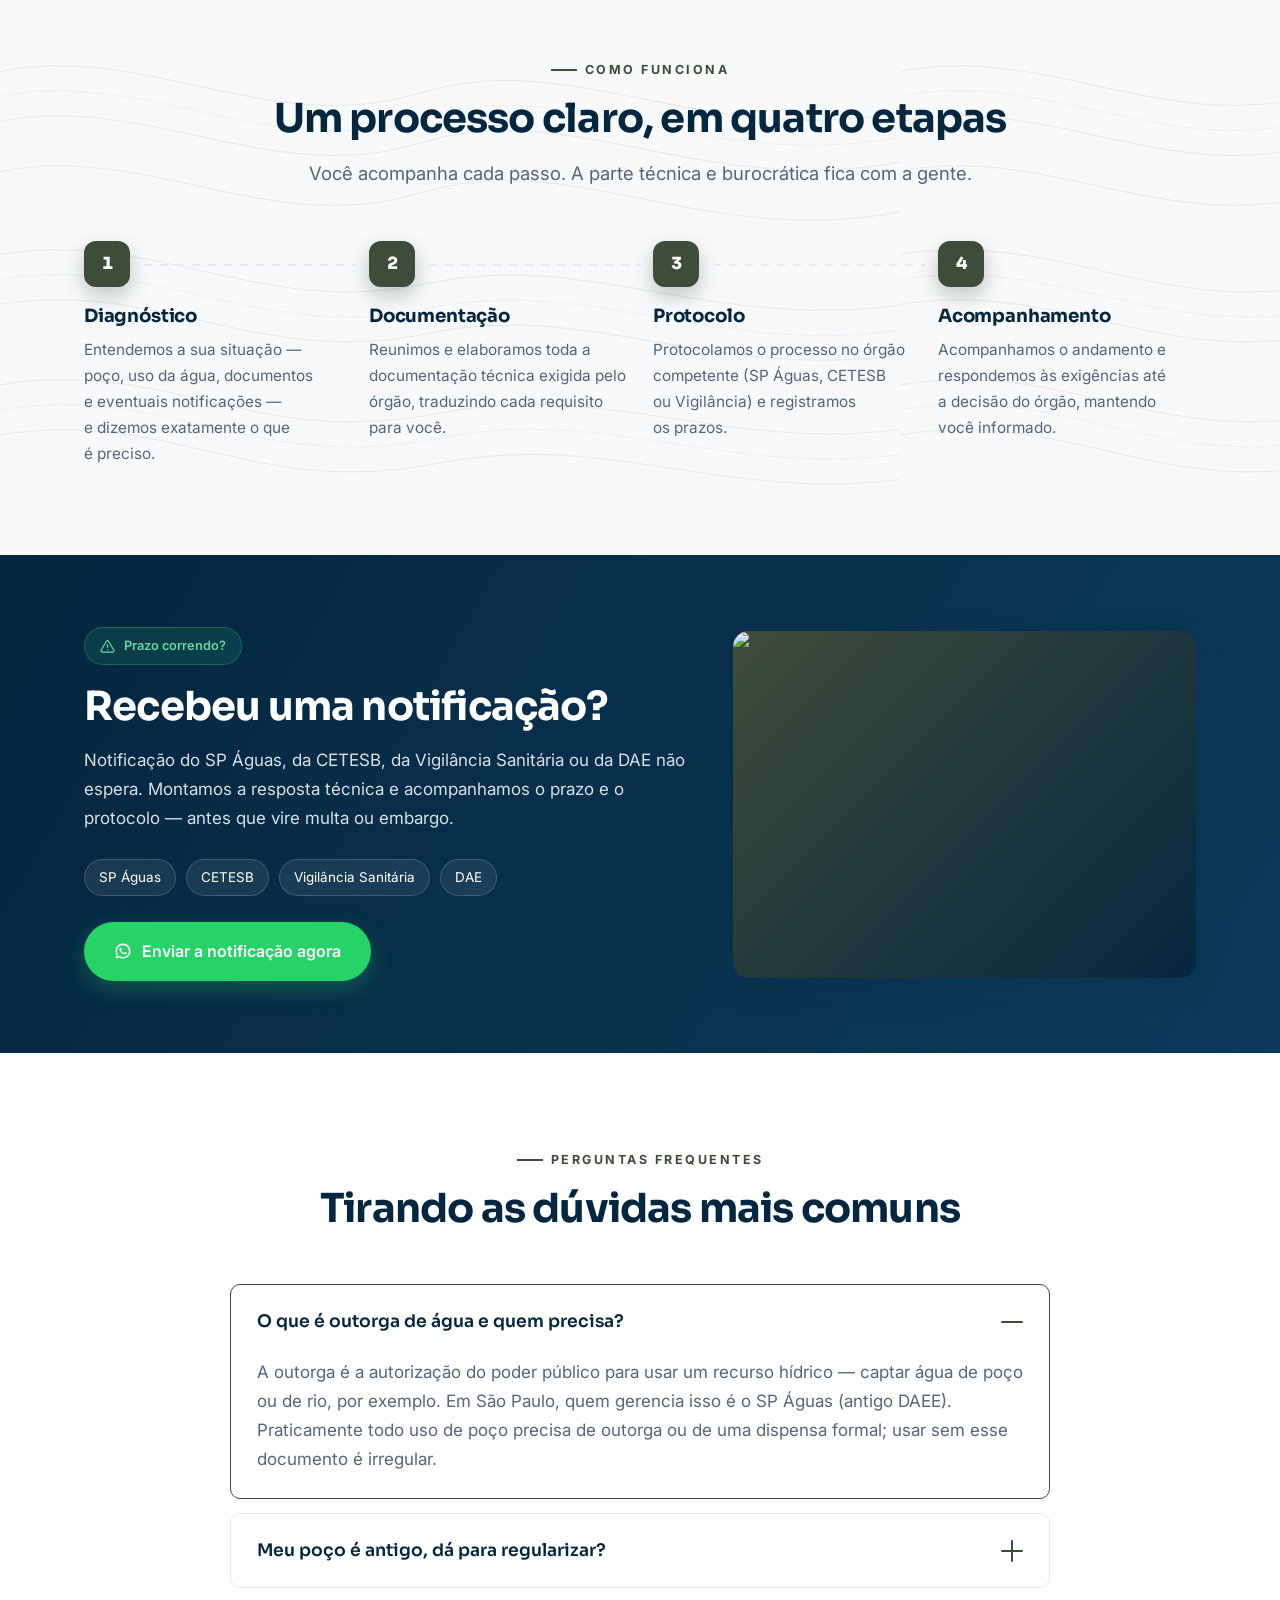
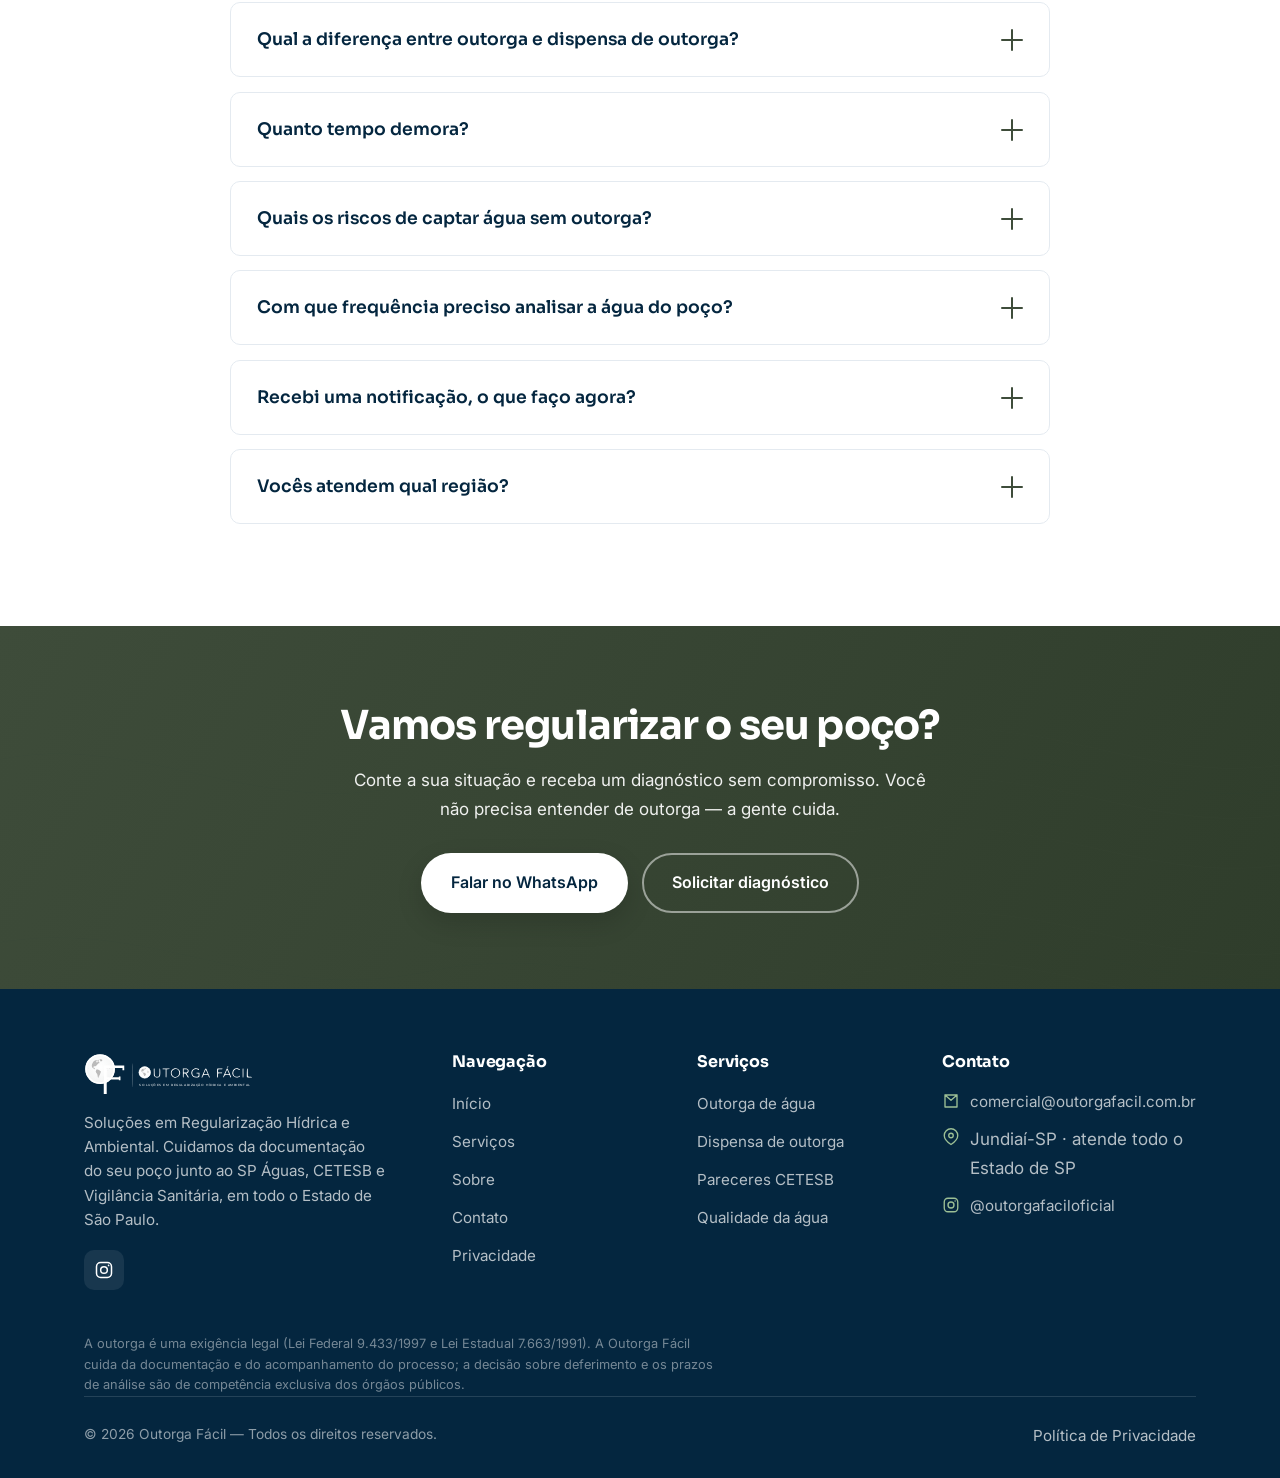
==== commit 3b22c5dd: "Fundo animado do hero por imagens (slideshow) + fotos via CDN - Hero com fundo animado: slideshow de" ====
--- a/index.html
+++ b/index.html
@@ -14,7 +14,7 @@
   <meta property="og:title" content="Outorga Fácil — Regularização de Poços e Outorga de Água em SP">
   <meta property="og:description" content="Você não precisa entender de outorga. Cuidamos de toda a documentação do seu poço junto ao SP Águas, CETESB e Vigilância Sanitária.">
   <meta property="og:url" content="https://outorgafacil.com.br/">
-  <meta property="og:image" content="https://outorgafacil.com.br/img/media/og-image.jpg">
+  <meta property="og:image" content="https://d8j0ntlcm91z4.cloudfront.net/user_3H3FyQ8E6HKsRoVtXDM5uRXmRjq/hf_20260726_203055_676ef355-4fa6-4cfd-9c96-99e7bf305735_min.webp">
   <meta name="twitter:card" content="summary_large_image">
 
   <!-- Fontes -->
@@ -35,7 +35,7 @@
     "description": "Consultoria documental e técnica em regularização de poços e captação de água: outorga, dispensa de outorga, licenciamento e pareceres na CETESB e controle de qualidade da água para a Vigilância Sanitária.",
     "url": "https://outorgafacil.com.br/",
     "email": "comercial@outorgafacil.com.br",
-    "image": "https://outorgafacil.com.br/img/media/og-image.jpg",
+    "image": "https://d8j0ntlcm91z4.cloudfront.net/user_3H3FyQ8E6HKsRoVtXDM5uRXmRjq/hf_20260726_203055_676ef355-4fa6-4cfd-9c96-99e7bf305735_min.webp",
     "areaServed": { "@type": "State", "name": "São Paulo" },
     "address": { "@type": "PostalAddress", "addressLocality": "Jundiaí", "addressRegion": "SP", "addressCountry": "BR" },
     "sameAs": ["https://www.instagram.com/outorgafaciloficial"],
@@ -85,8 +85,14 @@
 
   <!-- ============ HERO ============ -->
   <section id="conteudo" class="hero">
-    <div class="hero-bg">
-      <img src="img/media/hero.jpg" alt="Cabeça de poço tubular com hidrômetro e lacre em pátio industrial, ao fim de tarde" loading="eager">
+    <div class="hero-bg" role="img" aria-label="Cabeça de poço, coleta de água, mapa técnico e captação — imagens da regularização hídrica">
+      <div class="hero-slides">
+        <div class="hero-slide s1"></div>
+        <div class="hero-slide s2"></div>
+        <div class="hero-slide s3"></div>
+        <div class="hero-slide s4"></div>
+        <div class="hero-slide s5"></div>
+      </div>
     </div>
     <div class="container">
       <div class="hero-conteudo">
@@ -156,7 +162,7 @@
       <div class="grid-serv">
 
         <article class="serv-card">
-          <a class="foto" href="servicos.html#outorga" aria-label="Outorga de Recursos Hídricos"><img src="img/media/servico-outorga.jpg" alt="Mesa técnica com planta topográfica e perfil construtivo de poço" loading="lazy"></a>
+          <a class="foto" href="servicos.html#outorga" aria-label="Outorga de Recursos Hídricos"><img src="https://d8j0ntlcm91z4.cloudfront.net/user_3H3FyQ8E6HKsRoVtXDM5uRXmRjq/hf_20260726_203112_85a47d3b-bd4b-4735-8852-383988552781_min.webp" alt="Mesa técnica com planta topográfica e perfil construtivo de poço" loading="lazy"></a>
           <div class="corpo">
             <span class="tag">Recursos hídricos</span>
             <h3>Outorga de Recursos Hídricos</h3>
@@ -171,7 +177,7 @@
         </article>
 
         <article class="serv-card">
-          <a class="foto" href="servicos.html#dispensa" aria-label="Dispensa de Outorga"><img src="img/media/servico-dispensa.jpg" alt="Pequena captação rural com caixa d'água e tubulação" loading="lazy"></a>
+          <a class="foto" href="servicos.html#dispensa" aria-label="Dispensa de Outorga"><img src="https://d8j0ntlcm91z4.cloudfront.net/user_3H3FyQ8E6HKsRoVtXDM5uRXmRjq/hf_20260726_203114_dd7b7227-ae4d-4184-b9aa-282e06d15578_min.webp" alt="Pequena captação rural com caixa d'água e tubulação" loading="lazy"></a>
           <div class="corpo">
             <span class="tag">Uso de pequena expressão</span>
             <h3>Dispensa de Outorga</h3>
@@ -186,7 +192,7 @@
         </article>
 
         <article class="serv-card">
-          <a class="foto" href="servicos.html#cetesb" aria-label="Licenciamento e Pareceres CETESB"><img src="img/media/servico-cetesb.jpg" alt="Mapa topográfico com raio de análise, lupa e marcadores" loading="lazy"></a>
+          <a class="foto" href="servicos.html#cetesb" aria-label="Licenciamento e Pareceres CETESB"><img src="https://d8j0ntlcm91z4.cloudfront.net/user_3H3FyQ8E6HKsRoVtXDM5uRXmRjq/hf_20260726_203123_e88172e7-0e02-4c60-894d-058aac2ae3b0_min.webp" alt="Mapa topográfico com raio de análise, lupa e marcadores" loading="lazy"></a>
           <div class="corpo">
             <span class="tag verde">Ambiental</span>
             <h3>Licenciamento e Pareceres — CETESB</h3>
@@ -201,7 +207,7 @@
         </article>
 
         <article class="serv-card">
-          <a class="foto" href="servicos.html#qualidade" aria-label="Qualidade da Água e Vigilância Sanitária"><img src="img/media/servico-qualidade.jpg" alt="Coleta de amostra de água em frasco estéril na boca do poço" loading="lazy"></a>
+          <a class="foto" href="servicos.html#qualidade" aria-label="Qualidade da Água e Vigilância Sanitária"><img src="https://d8j0ntlcm91z4.cloudfront.net/user_3H3FyQ8E6HKsRoVtXDM5uRXmRjq/hf_20260726_203125_676d3ec5-fc68-474c-beab-aa9eaf6d6917_min.webp" alt="Coleta de amostra de água em frasco estéril na boca do poço" loading="lazy"></a>
           <div class="corpo">
             <span class="tag">Potabilidade</span>
             <h3>Qualidade da Água e Vigilância Sanitária</h3>
@@ -274,7 +280,7 @@
         </div>
       </div>
       <div class="foto-notif">
-        <img src="img/media/notificacao.jpg" alt="Documento oficial sobre a mesa com carimbo e prazo" loading="lazy">
+        <img src="https://d8j0ntlcm91z4.cloudfront.net/user_3H3FyQ8E6HKsRoVtXDM5uRXmRjq/hf_20260726_203112_85a47d3b-bd4b-4735-8852-383988552781_min.webp" alt="Documento oficial sobre a mesa com carimbo e prazo" loading="lazy">
       </div>
     </div>
   </section>
--- a/css/style.css
+++ b/css/style.css
@@ -451,3 +451,33 @@
 @media (max-width: 400px) {
   .logo-img { height: 36px; }
 }
+
+/* =====================================================================
+   HERO — fundo animado por imagens (slideshow crossfade + Ken Burns)
+   Imagens servidas do CDN do higgsfield (resolução cheia no navegador).
+   ===================================================================== */
+.hero-slides { position: absolute; inset: 0; z-index: 0; }
+.hero-slide {
+  position: absolute; inset: 0;
+  background-size: cover; background-position: center center;
+  opacity: 0; will-change: opacity, transform;
+  animation: heroKB 30s infinite;
+  transform: scale(1.04);
+}
+.hero-slide.s1 { background-image: url("https://d8j0ntlcm91z4.cloudfront.net/user_3H3FyQ8E6HKsRoVtXDM5uRXmRjq/hf_20260726_203055_676ef355-4fa6-4cfd-9c96-99e7bf305735_min.webp"); animation-delay: 0s; }
+.hero-slide.s2 { background-image: url("https://d8j0ntlcm91z4.cloudfront.net/user_3H3FyQ8E6HKsRoVtXDM5uRXmRjq/hf_20260726_203125_676d3ec5-fc68-474c-beab-aa9eaf6d6917_min.webp"); animation-delay: 6s; }
+.hero-slide.s3 { background-image: url("https://d8j0ntlcm91z4.cloudfront.net/user_3H3FyQ8E6HKsRoVtXDM5uRXmRjq/hf_20260726_203123_e88172e7-0e02-4c60-894d-058aac2ae3b0_min.webp"); animation-delay: 12s; }
+.hero-slide.s4 { background-image: url("https://d8j0ntlcm91z4.cloudfront.net/user_3H3FyQ8E6HKsRoVtXDM5uRXmRjq/hf_20260726_203112_85a47d3b-bd4b-4735-8852-383988552781_min.webp"); animation-delay: 18s; }
+.hero-slide.s5 { background-image: url("https://d8j0ntlcm91z4.cloudfront.net/user_3H3FyQ8E6HKsRoVtXDM5uRXmRjq/hf_20260726_203114_dd7b7227-ae4d-4184-b9aa-282e06d15578_min.webp"); animation-delay: 24s; }
+@keyframes heroKB {
+  0%   { opacity: 0; transform: scale(1.04); }
+  4%   { opacity: 1; }
+  18%  { opacity: 1; }
+  21%  { opacity: 0; transform: scale(1.12); }
+  100% { opacity: 0; transform: scale(1.12); }
+}
+@media (prefers-reduced-motion: reduce) {
+  .hero-slide { animation: none; }
+  .hero-slide.s1 { opacity: 1; transform: none; }
+  .hero-slide.s2, .hero-slide.s3, .hero-slide.s4, .hero-slide.s5 { opacity: 0; }
+}
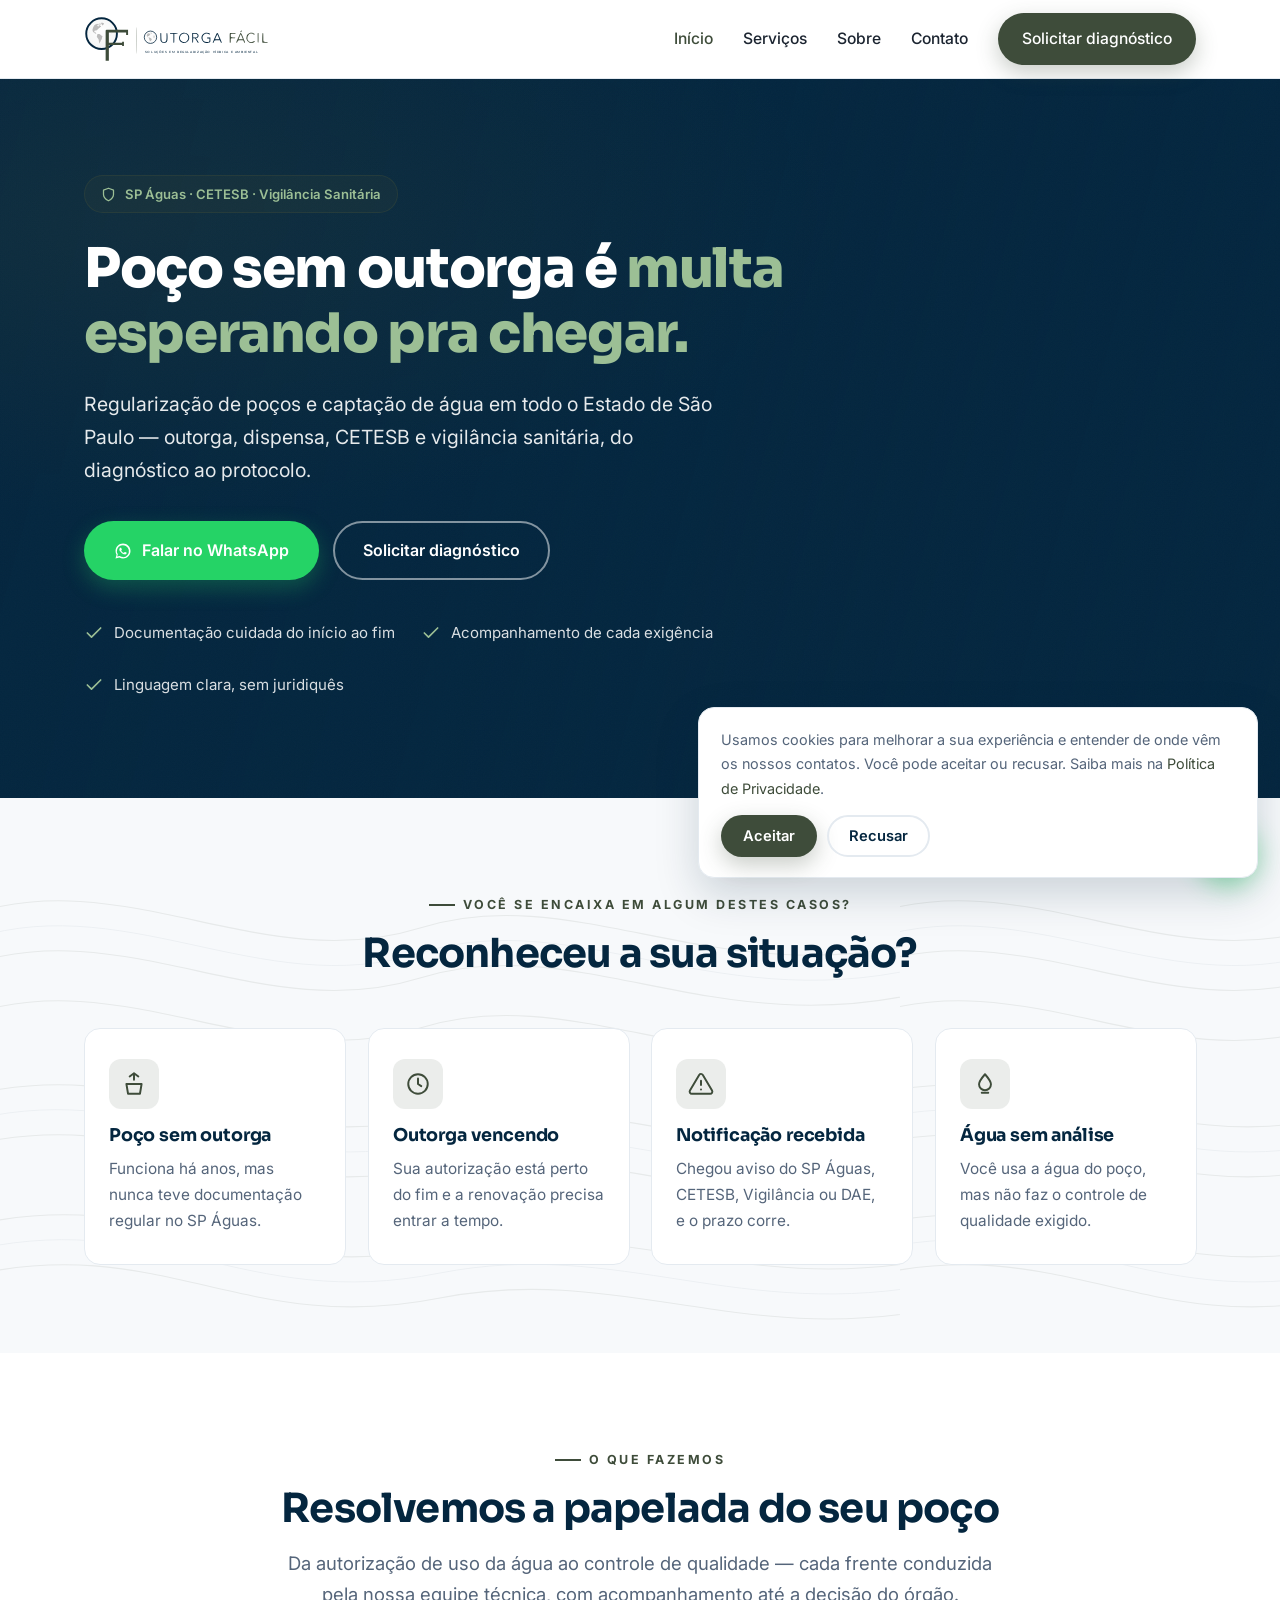
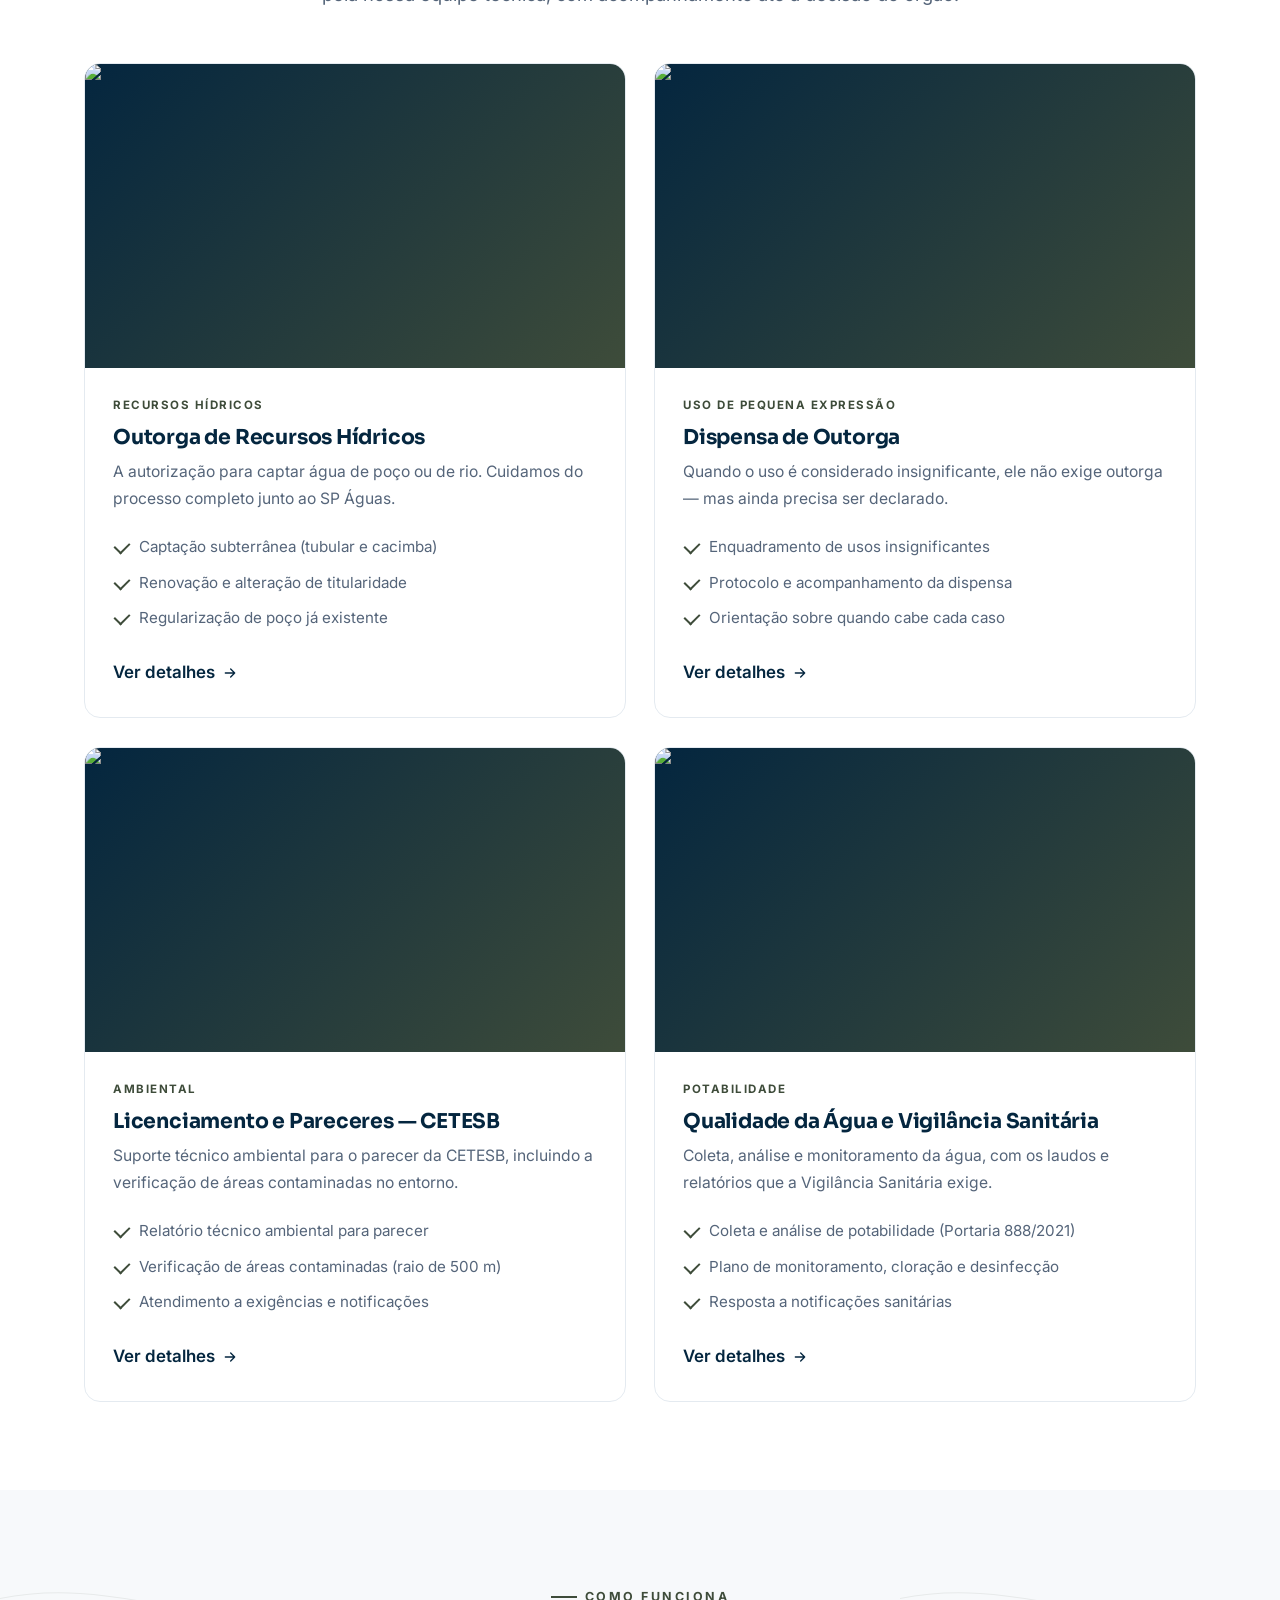
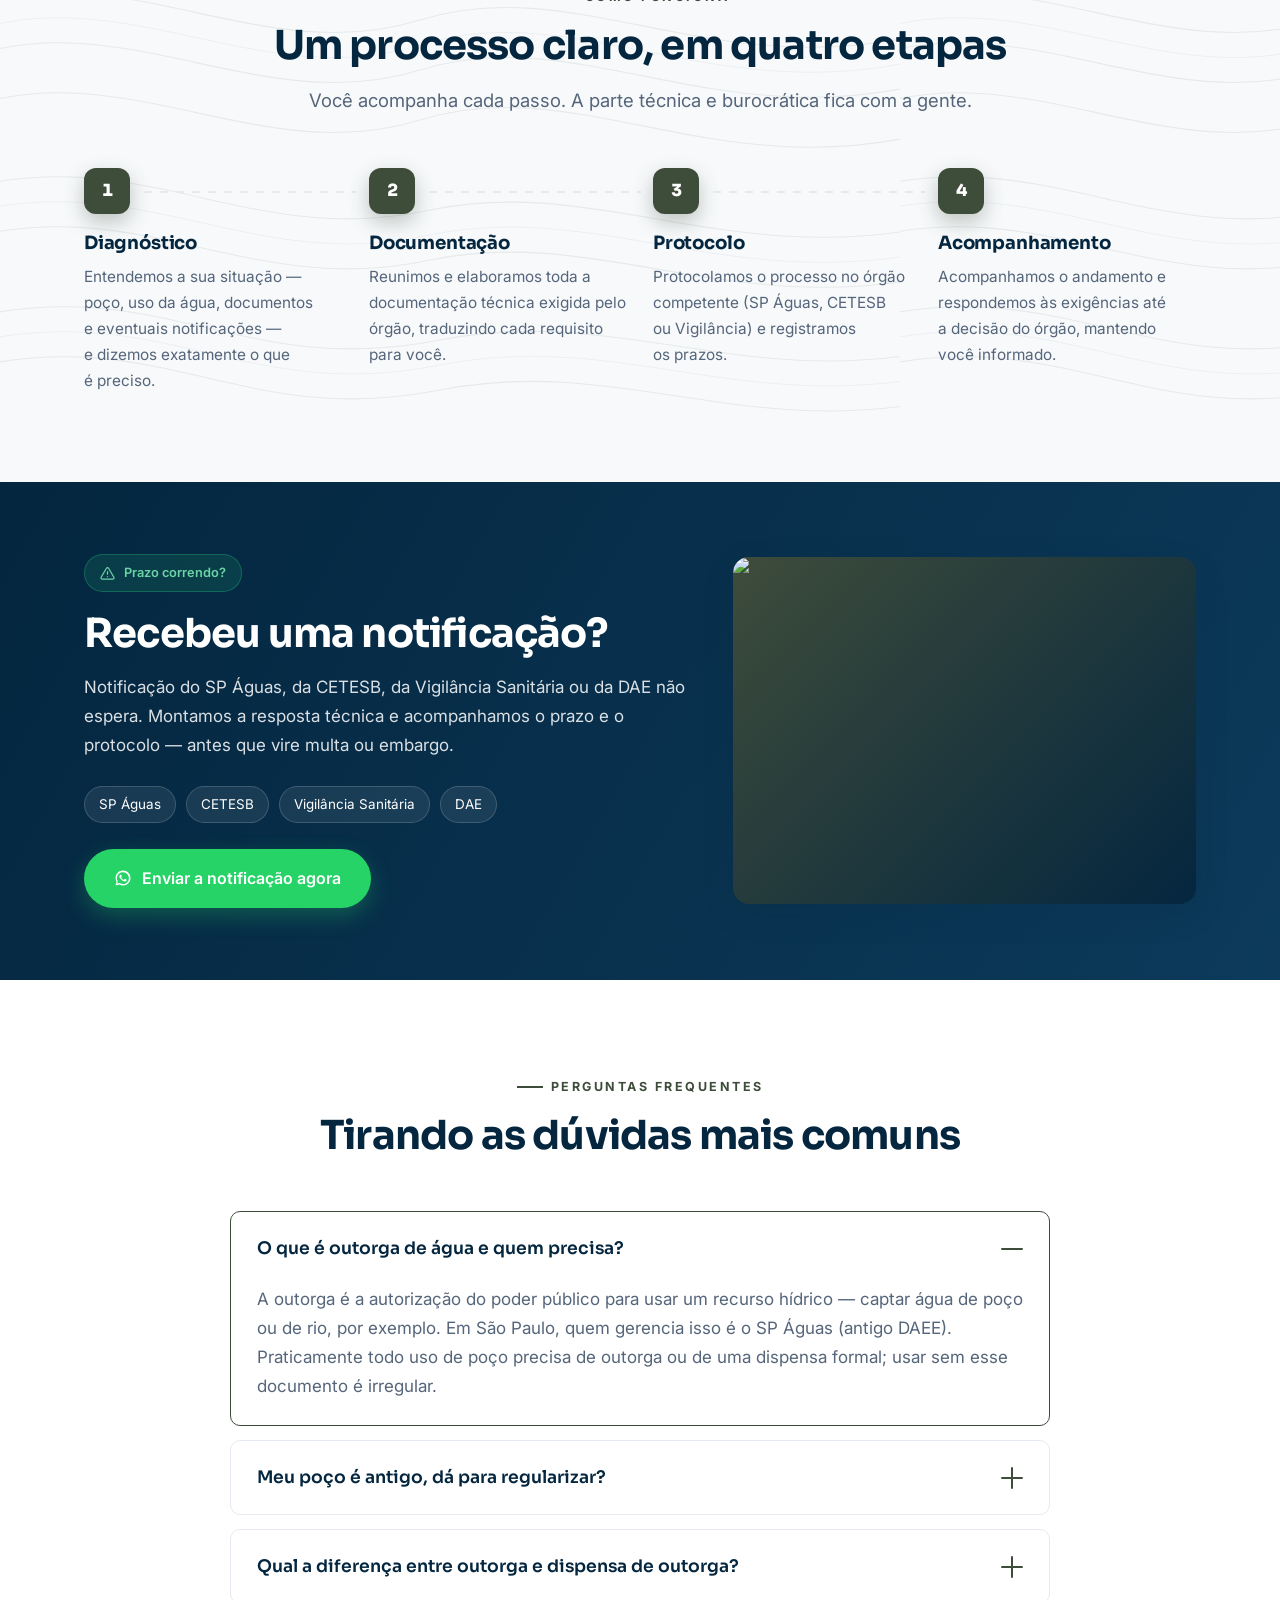
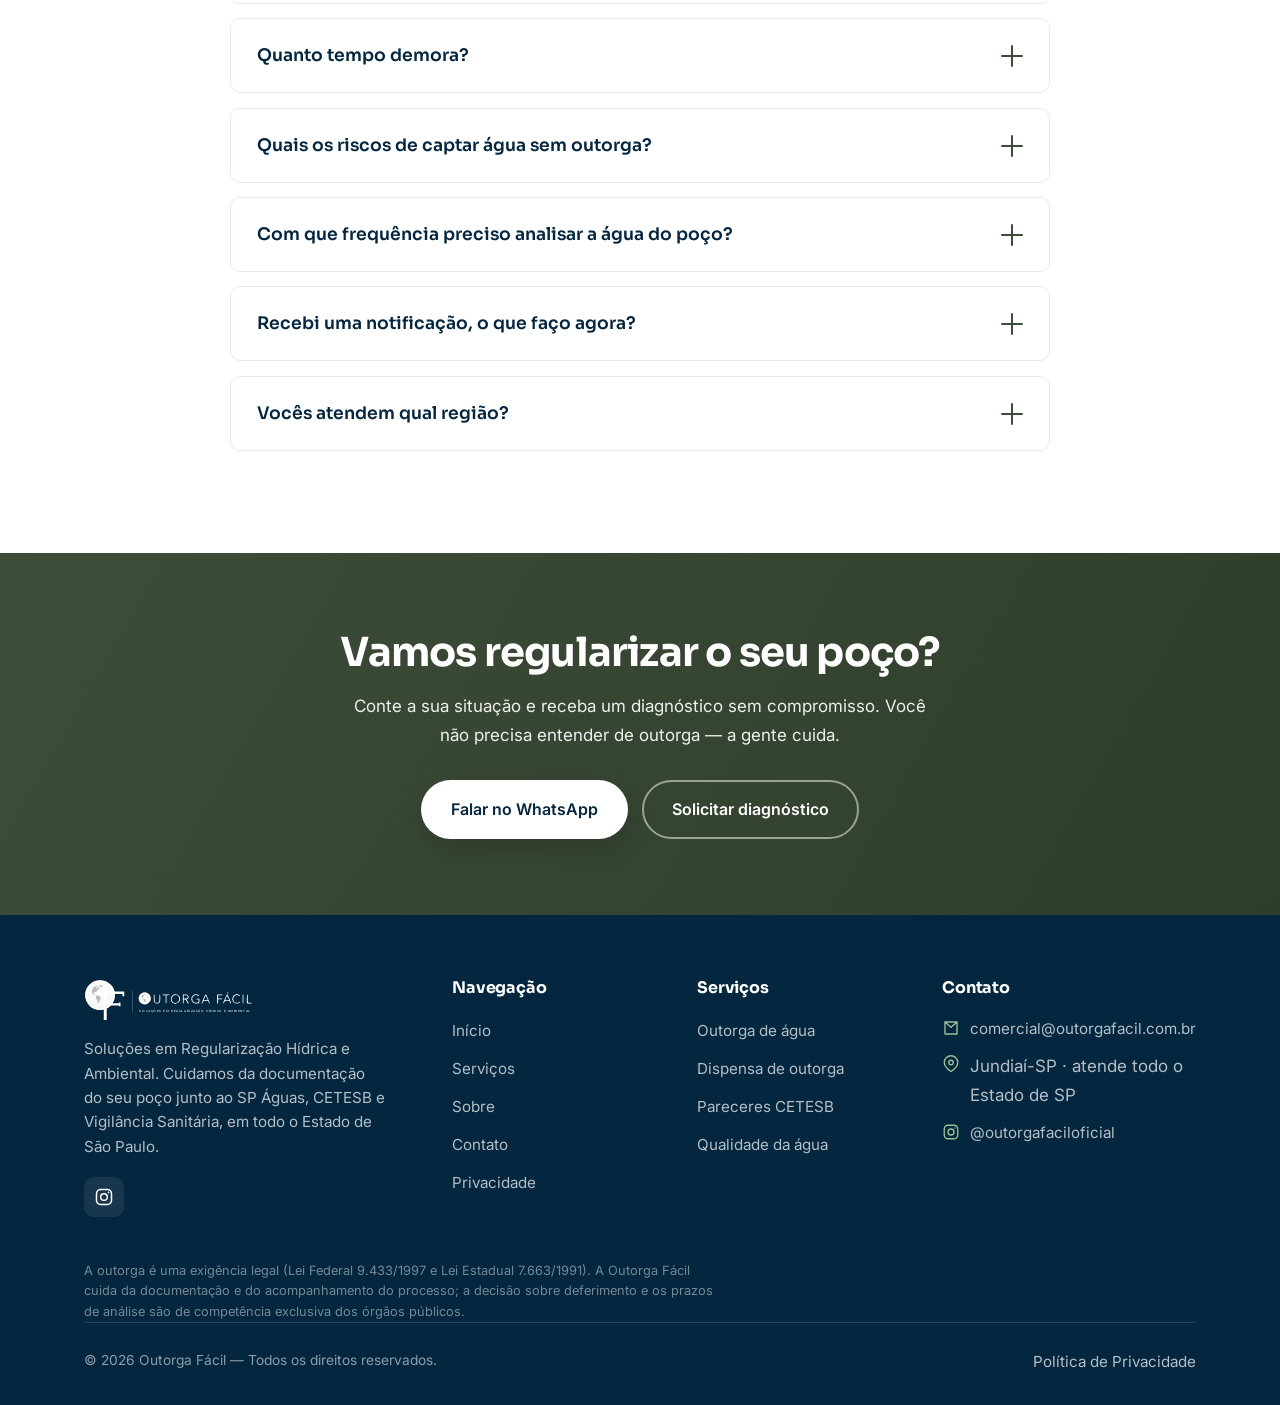
==== commit 3be34151: "Atualiza copy do hero e da secao 'casos' - Hero: nova headline 'Poco sem outorga e multa esperando p" ====
--- a/index.html
+++ b/index.html
@@ -3,6 +3,7 @@
 <head>
   <meta charset="UTF-8">
   <meta name="viewport" content="width=device-width, initial-scale=1.0">
+  <meta name="theme-color" content="#04263F">
   <title>Outorga Fácil — Regularização de Poços e Outorga de Água em SP</title>
   <meta name="description" content="Consultoria em regularização hídrica e ambiental: outorga, dispensa de outorga, CETESB e vigilância sanitária. Cuidamos de toda a documentação do seu poço em todo o Estado de São Paulo. Base em Jundiaí-SP.">
   <link rel="canonical" href="https://outorgafacil.com.br/">
@@ -68,10 +69,10 @@
   <header class="cabecalho">
     <div class="container">
       <a href="index.html" class="logo" aria-label="Outorga Fácil — início">
-        <img src="img/logo.svg" alt="Outorga Fácil — Soluções em Regularização Hídrica e Ambiental" class="logo-img">
+        <img src="img/logo.svg" alt="Outorga Fácil — Soluções em Regularização Hídrica e Ambiental" width="1436" height="357" class="logo-img">
       </a>
       <button class="menu-toggle" onclick="toggleMenu()" aria-label="Abrir menu">
-        <svg viewBox="0 0 24 24" fill="none" stroke="currentColor" stroke-width="2" stroke-linecap="round"><path d="M4 6h16M4 12h16M4 18h16"/></svg>
+        <svg aria-hidden="true" viewBox="0 0 24 24" fill="none" stroke="currentColor" stroke-width="2" stroke-linecap="round"><path d="M4 6h16M4 12h16M4 18h16"/></svg>
       </button>
       <nav class="nav">
         <a href="index.html" class="ativo">Início</a>
@@ -97,10 +98,10 @@
     <div class="container">
       <div class="hero-conteudo">
         <span class="selo">
-          <svg viewBox="0 0 24 24" fill="none" stroke="currentColor" stroke-width="2" stroke-linecap="round" stroke-linejoin="round"><path d="M12 22s8-4 8-10V5l-8-3-8 3v7c0 6 8 10 8 10Z"/></svg>
+          <svg aria-hidden="true" viewBox="0 0 24 24" fill="none" stroke="currentColor" stroke-width="2" stroke-linecap="round" stroke-linejoin="round"><path d="M12 22s8-4 8-10V5l-8-3-8 3v7c0 6 8 10 8 10Z"/></svg>
           SP Águas · CETESB · Vigilância Sanitária
         </span>
-        <h1>Você não precisa entender de outorga. <em>A gente cuida.</em></h1>
+        <h1>Poço sem outorga é <em>multa esperando pra chegar.</em></h1>
         <p class="sub">Regularização de poços e captação de água em todo o Estado de São Paulo — outorga, dispensa, CETESB e vigilância sanitária, do diagnóstico ao protocolo.</p>
         <div class="acoes">
           <a href="#" class="btn btn-wpp js-wpp" data-msg="Olá! Vim pelo site da Outorga Fácil e gostaria de falar sobre a regularização do meu poço.">
@@ -110,9 +111,9 @@
           <a href="contato.html" class="btn btn-vazado">Solicitar diagnóstico</a>
         </div>
         <div class="hero-confianca">
-          <div class="item"><svg viewBox="0 0 24 24" fill="none" stroke="currentColor" stroke-width="2" stroke-linecap="round" stroke-linejoin="round"><path d="M20 6 9 17l-5-5"/></svg> Documentação cuidada do início ao fim</div>
-          <div class="item"><svg viewBox="0 0 24 24" fill="none" stroke="currentColor" stroke-width="2" stroke-linecap="round" stroke-linejoin="round"><path d="M20 6 9 17l-5-5"/></svg> Acompanhamento de cada exigência</div>
-          <div class="item"><svg viewBox="0 0 24 24" fill="none" stroke="currentColor" stroke-width="2" stroke-linecap="round" stroke-linejoin="round"><path d="M20 6 9 17l-5-5"/></svg> Linguagem clara, sem juridiquês</div>
+          <div class="item"><svg aria-hidden="true" viewBox="0 0 24 24" fill="none" stroke="currentColor" stroke-width="2" stroke-linecap="round" stroke-linejoin="round"><path d="M20 6 9 17l-5-5"/></svg> Documentação cuidada do início ao fim</div>
+          <div class="item"><svg aria-hidden="true" viewBox="0 0 24 24" fill="none" stroke="currentColor" stroke-width="2" stroke-linecap="round" stroke-linejoin="round"><path d="M20 6 9 17l-5-5"/></svg> Acompanhamento de cada exigência</div>
+          <div class="item"><svg aria-hidden="true" viewBox="0 0 24 24" fill="none" stroke="currentColor" stroke-width="2" stroke-linecap="round" stroke-linejoin="round"><path d="M20 6 9 17l-5-5"/></svg> Linguagem clara, sem juridiquês</div>
         </div>
       </div>
     </div>
@@ -124,28 +125,28 @@
     <div class="container">
       <div class="titulo-centro">
         <span class="kicker">Você se encaixa em algum destes casos?</span>
-        <h2>Se um destes é o seu, a hora de agir é agora</h2>
+        <h2>Reconheceu a sua situação?</h2>
       </div>
       <div class="casos-grid">
         <div class="caso">
-          <div class="ic"><svg viewBox="0 0 24 24" fill="none" stroke="currentColor" stroke-width="1.8" stroke-linecap="round" stroke-linejoin="round"><path d="M12 2v6M8 5l4-3 4 3"/><path d="M5 12h14l-1.5 9h-11L5 12Z"/></svg></div>
+          <div class="ic"><svg aria-hidden="true" viewBox="0 0 24 24" fill="none" stroke="currentColor" stroke-width="1.8" stroke-linecap="round" stroke-linejoin="round"><path d="M12 2v6M8 5l4-3 4 3"/><path d="M5 12h14l-1.5 9h-11L5 12Z"/></svg></div>
           <h3>Poço sem outorga</h3>
-          <p>Seu poço funciona há anos, mas nunca teve documentação regular junto ao SP Águas.</p>
+          <p>Funciona há anos, mas nunca teve documentação regular no SP Águas.</p>
         </div>
         <div class="caso">
-          <div class="ic"><svg viewBox="0 0 24 24" fill="none" stroke="currentColor" stroke-width="1.8" stroke-linecap="round" stroke-linejoin="round"><circle cx="12" cy="12" r="9"/><path d="M12 7v5l3 2"/></svg></div>
+          <div class="ic"><svg aria-hidden="true" viewBox="0 0 24 24" fill="none" stroke="currentColor" stroke-width="1.8" stroke-linecap="round" stroke-linejoin="round"><circle cx="12" cy="12" r="9"/><path d="M12 7v5l3 2"/></svg></div>
           <h3>Outorga vencendo</h3>
-          <p>Sua autorização está próxima do fim e a renovação precisa ser protocolada a tempo.</p>
+          <p>Sua autorização está perto do fim e a renovação precisa entrar a tempo.</p>
         </div>
         <div class="caso">
-          <div class="ic"><svg viewBox="0 0 24 24" fill="none" stroke="currentColor" stroke-width="1.8" stroke-linecap="round" stroke-linejoin="round"><path d="M12 9v4M12 17h.01"/><path d="M10.3 3.6 1.8 18a2 2 0 0 0 1.7 3h17a2 2 0 0 0 1.7-3L13.7 3.6a2 2 0 0 0-3.4 0Z"/></svg></div>
+          <div class="ic"><svg aria-hidden="true" viewBox="0 0 24 24" fill="none" stroke="currentColor" stroke-width="1.8" stroke-linecap="round" stroke-linejoin="round"><path d="M12 9v4M12 17h.01"/><path d="M10.3 3.6 1.8 18a2 2 0 0 0 1.7 3h17a2 2 0 0 0 1.7-3L13.7 3.6a2 2 0 0 0-3.4 0Z"/></svg></div>
           <h3>Notificação recebida</h3>
-          <p>Chegou uma notificação do SP Águas, CETESB, Vigilância ou DAE e o prazo está correndo.</p>
+          <p>Chegou aviso do SP Águas, CETESB, Vigilância ou DAE, e o prazo corre.</p>
         </div>
         <div class="caso">
-          <div class="ic"><svg viewBox="0 0 24 24" fill="none" stroke="currentColor" stroke-width="1.8" stroke-linecap="round" stroke-linejoin="round"><path d="M12 3c3.5 4 5.5 6.8 5.5 9.3A5.5 5.5 0 0 1 6.5 12.3C6.5 9.8 8.5 7 12 3Z"/><path d="M9 20h6"/></svg></div>
+          <div class="ic"><svg aria-hidden="true" viewBox="0 0 24 24" fill="none" stroke="currentColor" stroke-width="1.8" stroke-linecap="round" stroke-linejoin="round"><path d="M12 3c3.5 4 5.5 6.8 5.5 9.3A5.5 5.5 0 0 1 6.5 12.3C6.5 9.8 8.5 7 12 3Z"/><path d="M9 20h6"/></svg></div>
           <h3>Água sem análise</h3>
-          <p>Você usa a água do poço, mas não faz o controle de qualidade periódico exigido.</p>
+          <p>Você usa a água do poço, mas não faz o controle de qualidade exigido.</p>
         </div>
       </div>
     </div>
@@ -162,7 +163,7 @@
       <div class="grid-serv">
 
         <article class="serv-card">
-          <a class="foto" href="servicos.html#outorga" aria-label="Outorga de Recursos Hídricos"><img src="https://d8j0ntlcm91z4.cloudfront.net/user_3H3FyQ8E6HKsRoVtXDM5uRXmRjq/hf_20260726_203112_85a47d3b-bd4b-4735-8852-383988552781_min.webp" alt="Mesa técnica com planta topográfica e perfil construtivo de poço" loading="lazy"></a>
+          <a class="foto" href="servicos.html#outorga" aria-label="Outorga de Recursos Hídricos"><img src="https://d8j0ntlcm91z4.cloudfront.net/user_3H3FyQ8E6HKsRoVtXDM5uRXmRjq/hf_20260726_203112_85a47d3b-bd4b-4735-8852-383988552781_min.webp" width="1200" height="675" alt="Mesa técnica com planta topográfica e perfil construtivo de poço" loading="lazy"></a>
           <div class="corpo">
             <span class="tag">Recursos hídricos</span>
             <h3>Outorga de Recursos Hídricos</h3>
@@ -172,12 +173,12 @@
               <li>Renovação e alteração de titularidade</li>
               <li>Regularização de poço já existente</li>
             </ul>
-            <a class="link" href="servicos.html#outorga">Ver detalhes <svg viewBox="0 0 24 24" fill="none" stroke="currentColor" stroke-width="2" stroke-linecap="round" stroke-linejoin="round"><path d="M5 12h14M13 6l6 6-6 6"/></svg></a>
+            <a class="link" href="servicos.html#outorga">Ver detalhes <svg aria-hidden="true" viewBox="0 0 24 24" fill="none" stroke="currentColor" stroke-width="2" stroke-linecap="round" stroke-linejoin="round"><path d="M5 12h14M13 6l6 6-6 6"/></svg></a>
           </div>
         </article>
 
         <article class="serv-card">
-          <a class="foto" href="servicos.html#dispensa" aria-label="Dispensa de Outorga"><img src="https://d8j0ntlcm91z4.cloudfront.net/user_3H3FyQ8E6HKsRoVtXDM5uRXmRjq/hf_20260726_203114_dd7b7227-ae4d-4184-b9aa-282e06d15578_min.webp" alt="Pequena captação rural com caixa d'água e tubulação" loading="lazy"></a>
+          <a class="foto" href="servicos.html#dispensa" aria-label="Dispensa de Outorga"><img src="https://d8j0ntlcm91z4.cloudfront.net/user_3H3FyQ8E6HKsRoVtXDM5uRXmRjq/hf_20260726_203114_dd7b7227-ae4d-4184-b9aa-282e06d15578_min.webp" width="1200" height="675" alt="Pequena captação rural com caixa d'água e tubulação" loading="lazy"></a>
           <div class="corpo">
             <span class="tag">Uso de pequena expressão</span>
             <h3>Dispensa de Outorga</h3>
@@ -187,12 +188,12 @@
               <li>Protocolo e acompanhamento da dispensa</li>
               <li>Orientação sobre quando cabe cada caso</li>
             </ul>
-            <a class="link" href="servicos.html#dispensa">Ver detalhes <svg viewBox="0 0 24 24" fill="none" stroke="currentColor" stroke-width="2" stroke-linecap="round" stroke-linejoin="round"><path d="M5 12h14M13 6l6 6-6 6"/></svg></a>
+            <a class="link" href="servicos.html#dispensa">Ver detalhes <svg aria-hidden="true" viewBox="0 0 24 24" fill="none" stroke="currentColor" stroke-width="2" stroke-linecap="round" stroke-linejoin="round"><path d="M5 12h14M13 6l6 6-6 6"/></svg></a>
           </div>
         </article>
 
         <article class="serv-card">
-          <a class="foto" href="servicos.html#cetesb" aria-label="Licenciamento e Pareceres CETESB"><img src="https://d8j0ntlcm91z4.cloudfront.net/user_3H3FyQ8E6HKsRoVtXDM5uRXmRjq/hf_20260726_203123_e88172e7-0e02-4c60-894d-058aac2ae3b0_min.webp" alt="Mapa topográfico com raio de análise, lupa e marcadores" loading="lazy"></a>
+          <a class="foto" href="servicos.html#cetesb" aria-label="Licenciamento e Pareceres CETESB"><img src="https://d8j0ntlcm91z4.cloudfront.net/user_3H3FyQ8E6HKsRoVtXDM5uRXmRjq/hf_20260726_203123_e88172e7-0e02-4c60-894d-058aac2ae3b0_min.webp" width="1200" height="675" alt="Mapa topográfico com raio de análise, lupa e marcadores" loading="lazy"></a>
           <div class="corpo">
             <span class="tag verde">Ambiental</span>
             <h3>Licenciamento e Pareceres — CETESB</h3>
@@ -202,12 +203,12 @@
               <li>Verificação de áreas contaminadas (raio de 500 m)</li>
               <li>Atendimento a exigências e notificações</li>
             </ul>
-            <a class="link" href="servicos.html#cetesb">Ver detalhes <svg viewBox="0 0 24 24" fill="none" stroke="currentColor" stroke-width="2" stroke-linecap="round" stroke-linejoin="round"><path d="M5 12h14M13 6l6 6-6 6"/></svg></a>
+            <a class="link" href="servicos.html#cetesb">Ver detalhes <svg aria-hidden="true" viewBox="0 0 24 24" fill="none" stroke="currentColor" stroke-width="2" stroke-linecap="round" stroke-linejoin="round"><path d="M5 12h14M13 6l6 6-6 6"/></svg></a>
           </div>
         </article>
 
         <article class="serv-card">
-          <a class="foto" href="servicos.html#qualidade" aria-label="Qualidade da Água e Vigilância Sanitária"><img src="https://d8j0ntlcm91z4.cloudfront.net/user_3H3FyQ8E6HKsRoVtXDM5uRXmRjq/hf_20260726_203125_676d3ec5-fc68-474c-beab-aa9eaf6d6917_min.webp" alt="Coleta de amostra de água em frasco estéril na boca do poço" loading="lazy"></a>
+          <a class="foto" href="servicos.html#qualidade" aria-label="Qualidade da Água e Vigilância Sanitária"><img src="https://d8j0ntlcm91z4.cloudfront.net/user_3H3FyQ8E6HKsRoVtXDM5uRXmRjq/hf_20260726_203125_676d3ec5-fc68-474c-beab-aa9eaf6d6917_min.webp" width="1200" height="675" alt="Coleta de amostra de água em frasco estéril na boca do poço" loading="lazy"></a>
           <div class="corpo">
             <span class="tag">Potabilidade</span>
             <h3>Qualidade da Água e Vigilância Sanitária</h3>
@@ -217,7 +218,7 @@
               <li>Plano de monitoramento, cloração e desinfecção</li>
               <li>Resposta a notificações sanitárias</li>
             </ul>
-            <a class="link" href="servicos.html#qualidade">Ver detalhes <svg viewBox="0 0 24 24" fill="none" stroke="currentColor" stroke-width="2" stroke-linecap="round" stroke-linejoin="round"><path d="M5 12h14M13 6l6 6-6 6"/></svg></a>
+            <a class="link" href="servicos.html#qualidade">Ver detalhes <svg aria-hidden="true" viewBox="0 0 24 24" fill="none" stroke="currentColor" stroke-width="2" stroke-linecap="round" stroke-linejoin="round"><path d="M5 12h14M13 6l6 6-6 6"/></svg></a>
           </div>
         </article>
 
@@ -264,7 +265,7 @@
     <div class="container">
       <div>
         <span class="selo-urg">
-          <svg viewBox="0 0 24 24" fill="none" stroke="currentColor" stroke-width="2" stroke-linecap="round" stroke-linejoin="round"><path d="M12 9v4M12 17h.01"/><path d="M10.3 3.6 1.8 18a2 2 0 0 0 1.7 3h17a2 2 0 0 0 1.7-3L13.7 3.6a2 2 0 0 0-3.4 0Z"/></svg>
+          <svg aria-hidden="true" viewBox="0 0 24 24" fill="none" stroke="currentColor" stroke-width="2" stroke-linecap="round" stroke-linejoin="round"><path d="M12 9v4M12 17h.01"/><path d="M10.3 3.6 1.8 18a2 2 0 0 0 1.7 3h17a2 2 0 0 0 1.7-3L13.7 3.6a2 2 0 0 0-3.4 0Z"/></svg>
           Prazo correndo?
         </span>
         <h2>Recebeu uma notificação?</h2>
@@ -280,7 +281,7 @@
         </div>
       </div>
       <div class="foto-notif">
-        <img src="https://d8j0ntlcm91z4.cloudfront.net/user_3H3FyQ8E6HKsRoVtXDM5uRXmRjq/hf_20260726_203112_85a47d3b-bd4b-4735-8852-383988552781_min.webp" alt="Documento oficial sobre a mesa com carimbo e prazo" loading="lazy">
+        <img src="https://d8j0ntlcm91z4.cloudfront.net/user_3H3FyQ8E6HKsRoVtXDM5uRXmRjq/hf_20260726_203112_85a47d3b-bd4b-4735-8852-383988552781_min.webp" width="1200" height="675" alt="Documento oficial sobre a mesa com carimbo e prazo" loading="lazy">
       </div>
     </div>
   </section>
@@ -348,12 +349,12 @@
       <div class="rodape-grid">
         <div>
           <div class="logo-rodape">
-            <img src="img/logo-branco.svg" alt="Outorga Fácil" class="logo-img-rodape">
+            <img src="img/logo-branco.svg" alt="Outorga Fácil" width="1436" height="357" class="logo-img-rodape">
           </div>
           <p class="desc">Soluções em Regularização Hídrica e Ambiental. Cuidamos da documentação do seu poço junto ao SP Águas, CETESB e Vigilância Sanitária, em todo o Estado de São Paulo.</p>
           <div class="rodape-social">
             <a href="https://www.instagram.com/outorgafaciloficial" target="_blank" rel="noopener" aria-label="Instagram">
-              <svg viewBox="0 0 24 24" fill="none" stroke="currentColor" stroke-width="1.8"><rect x="3" y="3" width="18" height="18" rx="5"/><circle cx="12" cy="12" r="4"/><circle cx="17.5" cy="6.5" r="1" fill="currentColor" stroke="none"/></svg>
+              <svg aria-hidden="true" viewBox="0 0 24 24" fill="none" stroke="currentColor" stroke-width="1.8"><rect x="3" y="3" width="18" height="18" rx="5"/><circle cx="12" cy="12" r="4"/><circle cx="17.5" cy="6.5" r="1" fill="currentColor" stroke="none"/></svg>
             </a>
           </div>
         </div>
@@ -379,9 +380,9 @@
         <div>
           <h4>Contato</h4>
           <div class="contato-rodape">
-            <div class="l"><svg viewBox="0 0 24 24" fill="none" stroke="currentColor" stroke-width="1.8" stroke-linecap="round" stroke-linejoin="round"><path d="M4 4h16v16H4zM4 4l8 7 8-7"/></svg> <a href="mailto:comercial@outorgafacil.com.br">comercial@outorgafacil.com.br</a></div>
-            <div class="l"><svg viewBox="0 0 24 24" fill="none" stroke="currentColor" stroke-width="1.8" stroke-linecap="round" stroke-linejoin="round"><path d="M21 10c0 6-9 12-9 12S3 16 3 10a9 9 0 0 1 18 0Z"/><circle cx="12" cy="10" r="3"/></svg> Jundiaí-SP · atende todo o Estado de SP</div>
-            <div class="l"><svg viewBox="0 0 24 24" fill="none" stroke="currentColor" stroke-width="1.8"><rect x="3" y="3" width="18" height="18" rx="5"/><circle cx="12" cy="12" r="4"/><circle cx="17.5" cy="6.5" r="1" fill="currentColor" stroke="none"/></svg> <a href="https://www.instagram.com/outorgafaciloficial" target="_blank" rel="noopener">@outorgafaciloficial</a></div>
+            <div class="l"><svg aria-hidden="true" viewBox="0 0 24 24" fill="none" stroke="currentColor" stroke-width="1.8" stroke-linecap="round" stroke-linejoin="round"><path d="M4 4h16v16H4zM4 4l8 7 8-7"/></svg> <a href="mailto:comercial@outorgafacil.com.br">comercial@outorgafacil.com.br</a></div>
+            <div class="l"><svg aria-hidden="true" viewBox="0 0 24 24" fill="none" stroke="currentColor" stroke-width="1.8" stroke-linecap="round" stroke-linejoin="round"><path d="M21 10c0 6-9 12-9 12S3 16 3 10a9 9 0 0 1 18 0Z"/><circle cx="12" cy="10" r="3"/></svg> Jundiaí-SP · atende todo o Estado de SP</div>
+            <div class="l"><svg aria-hidden="true" viewBox="0 0 24 24" fill="none" stroke="currentColor" stroke-width="1.8"><rect x="3" y="3" width="18" height="18" rx="5"/><circle cx="12" cy="12" r="4"/><circle cx="17.5" cy="6.5" r="1" fill="currentColor" stroke="none"/></svg> <a href="https://www.instagram.com/outorgafaciloficial" target="_blank" rel="noopener">@outorgafaciloficial</a></div>
           </div>
         </div>
       </div>
--- a/css/style.css
+++ b/css/style.css
@@ -37,7 +37,7 @@
 }
 
 * { margin: 0; padding: 0; box-sizing: border-box; }
-html { scroll-behavior: smooth; }
+html { scroll-behavior: smooth; color-scheme: light; }
 
 body {
   font-family: var(--texto-fonte);
@@ -96,7 +96,7 @@
 .btn {
   display: inline-flex; align-items: center; gap: 10px; padding: 14px 28px; border-radius: 50px;
   font-family: var(--texto-fonte); font-weight: 600; font-size: 1rem; cursor: pointer;
-  border: 2px solid transparent; transition: all .2s ease; text-align: center; white-space: nowrap;
+  border: 2px solid transparent; transition: background-color .2s ease, color .2s ease, border-color .2s ease, transform .2s ease, box-shadow .2s ease; touch-action: manipulation; text-align: center; white-space: nowrap;
 }
 .btn svg { width: 18px; height: 18px; }
 .btn-primario { background: var(--agua); color: #fff; box-shadow: 0 8px 22px rgba(62,76,58,.28); }
@@ -167,7 +167,7 @@
 .casos-grid { display: grid; grid-template-columns: repeat(4, 1fr); gap: 22px; }
 .caso {
   background: #fff; border: 1px solid var(--borda); border-radius: var(--radius); padding: 30px 24px;
-  transition: all .25s ease; position: relative; overflow: hidden;
+  transition: transform .25s ease, box-shadow .25s ease, border-color .25s ease; position: relative; overflow: hidden;
 }
 .caso::before { content: ""; position: absolute; left: 0; top: 0; bottom: 0; width: 4px; background: var(--agua); transform: scaleY(0); transform-origin: top; transition: transform .25s ease; }
 .caso:hover { border-color: var(--agua); box-shadow: var(--sombra-card); transform: translateY(-4px); }
@@ -181,7 +181,7 @@
 .grid-serv { display: grid; grid-template-columns: repeat(2, 1fr); gap: 28px; }
 .serv-card {
   background: #fff; border: 1px solid var(--borda); border-radius: var(--radius); overflow: hidden;
-  display: flex; flex-direction: column; transition: all .25s ease;
+  display: flex; flex-direction: column; transition: transform .25s ease, box-shadow .25s ease, border-color .25s ease;
 }
 .serv-card:hover { border-color: var(--agua); box-shadow: var(--sombra-card); transform: translateY(-5px); }
 .serv-card .foto { aspect-ratio: 16/9; background: linear-gradient(135deg, var(--navy), var(--agua)); overflow: hidden; }
@@ -470,10 +470,10 @@
 .hero-slide.s4 { background-image: url("https://d8j0ntlcm91z4.cloudfront.net/user_3H3FyQ8E6HKsRoVtXDM5uRXmRjq/hf_20260726_203112_85a47d3b-bd4b-4735-8852-383988552781_min.webp"); animation-delay: 18s; }
 .hero-slide.s5 { background-image: url("https://d8j0ntlcm91z4.cloudfront.net/user_3H3FyQ8E6HKsRoVtXDM5uRXmRjq/hf_20260726_203114_dd7b7227-ae4d-4184-b9aa-282e06d15578_min.webp"); animation-delay: 24s; }
 @keyframes heroKB {
-  0%   { opacity: 0; transform: scale(1.04); }
-  4%   { opacity: 1; }
-  18%  { opacity: 1; }
-  21%  { opacity: 0; transform: scale(1.12); }
+  0%   { opacity: 0; transform: scale(1.05); }
+  3%   { opacity: 1; }
+  20%  { opacity: 1; transform: scale(1.11); }
+  25%  { opacity: 0; transform: scale(1.12); }
   100% { opacity: 0; transform: scale(1.12); }
 }
 @media (prefers-reduced-motion: reduce) {
